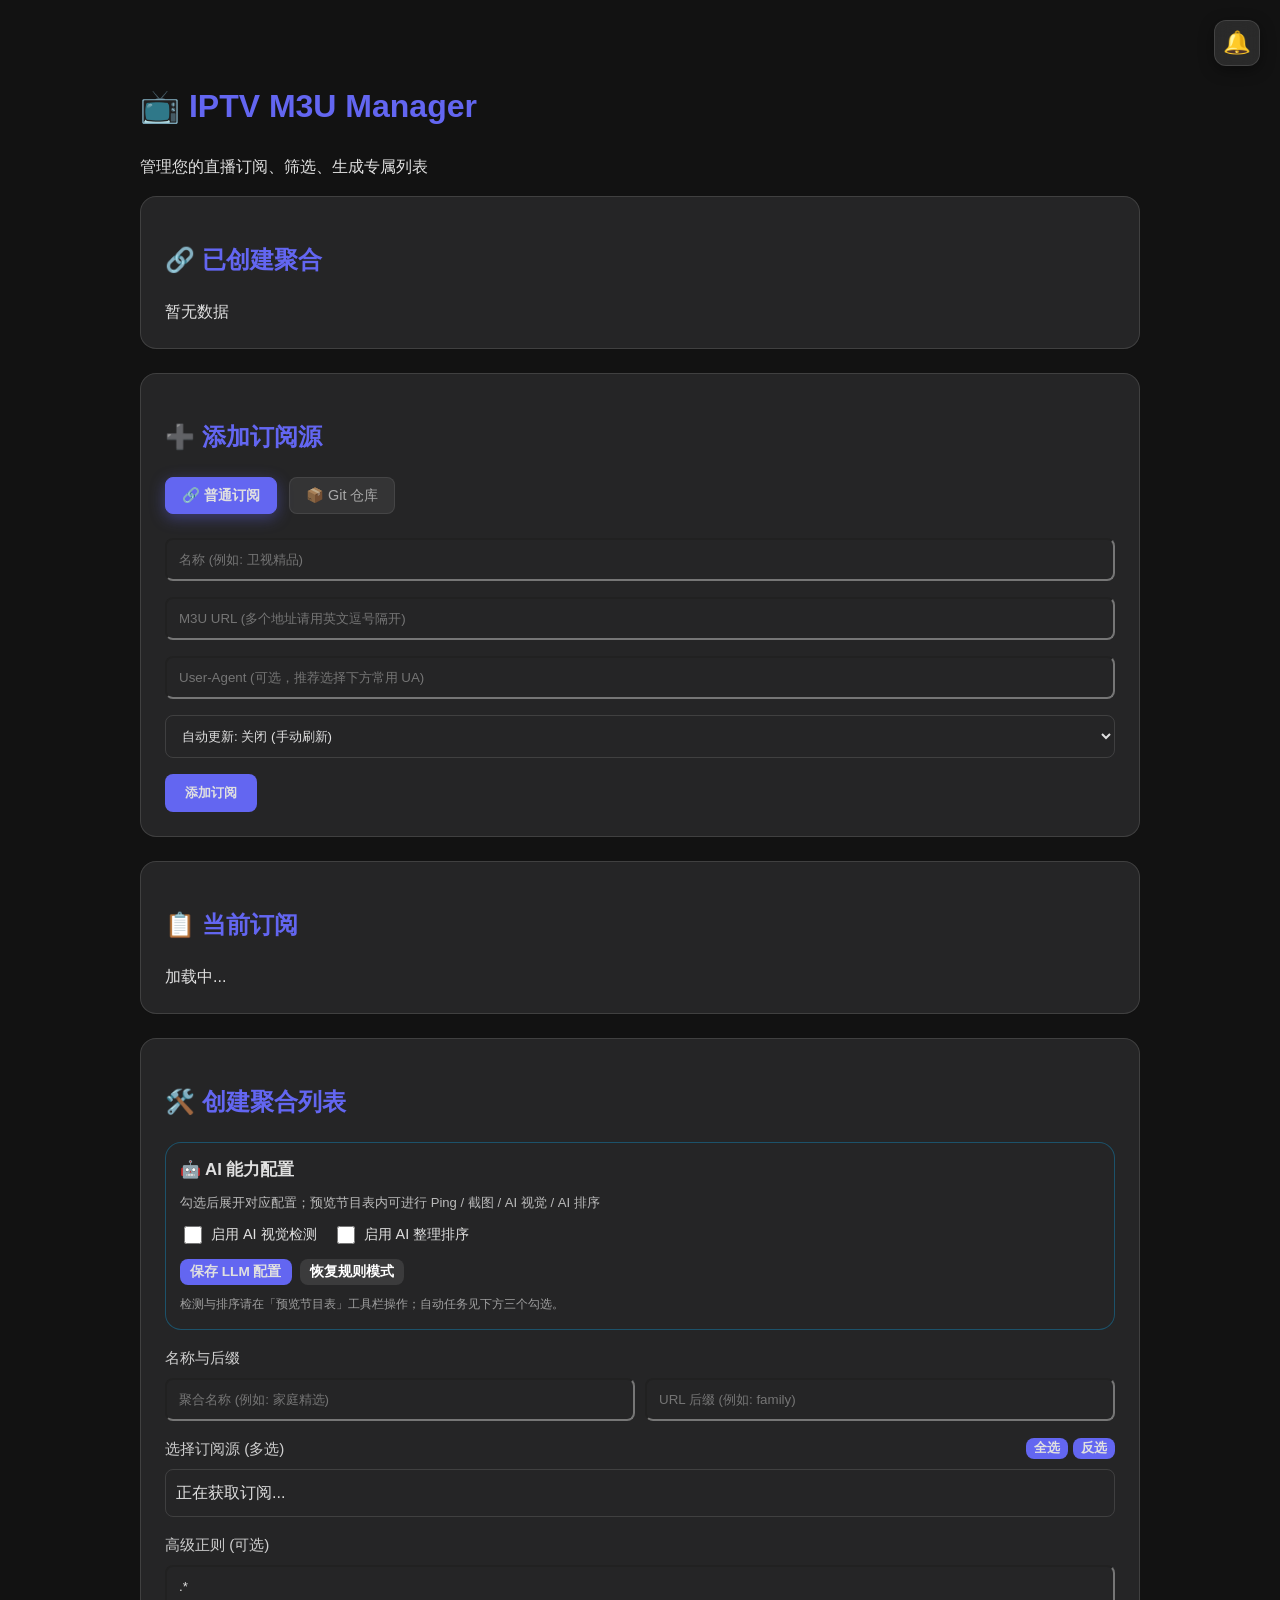
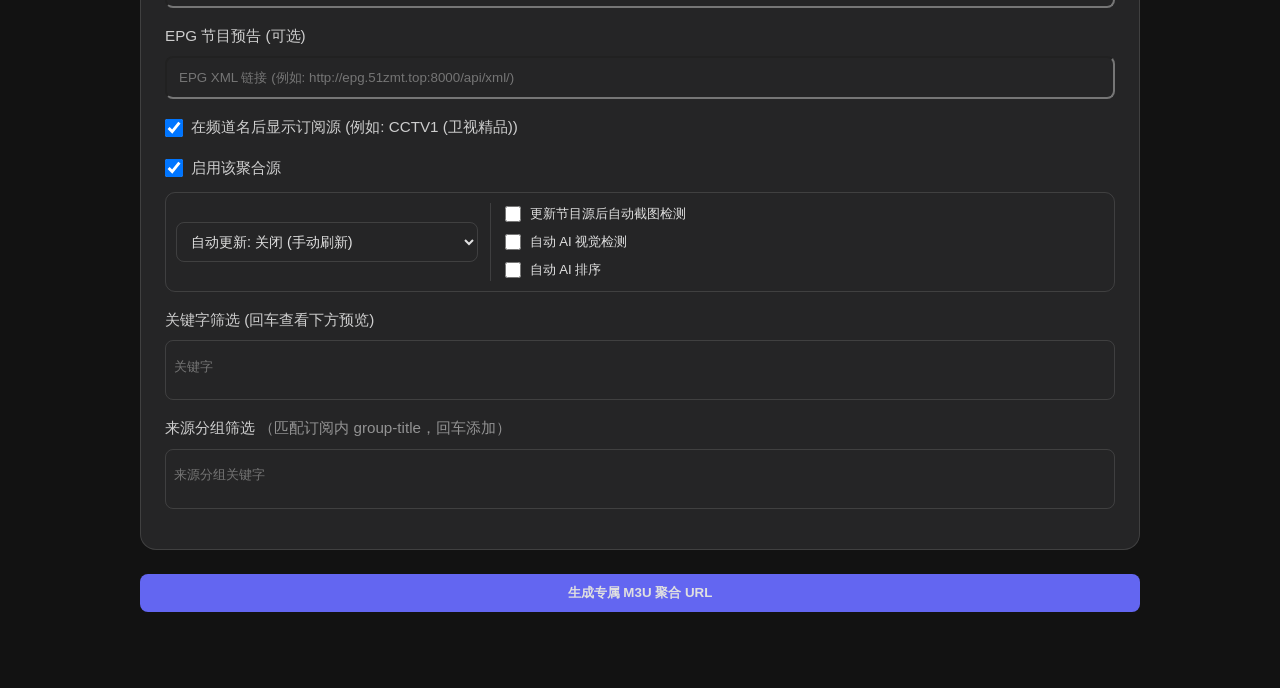
==== index.html @ 36981124 "fix: 聚合预览启用禁用即时刷新与双栏入选统计" ====
<!DOCTYPE html>
<html lang="en">

<head>
    <meta charset="UTF-8">
    <meta name="viewport" content="width=device-width, initial-scale=1.0, maximum-scale=1.0, user-scalable=no">
    <title>IPTV M3U Manager</title>
    <link rel="stylesheet" href="/static/index.css?v=20260614aipop3">
    <style>
        /* 弹窗通知样式 */
        #toast-container {
            position: fixed;
            bottom: 20px;
            left: 50%;
            transform: translateX(-50%);
            z-index: 3000;
            display: flex;
            flex-direction: column;
            gap: 10px;
        }

        .toast {
            background: var(--bg-surface);
            color: var(--text);
            padding: 12px 24px;
            border-radius: 8px;
            box-shadow: 0 4 15px var(--shadow);
            border: 1px solid var(--glass-border);
            backdrop-filter: blur(10px);
            font-size: 0.95em;
            display: flex;
            align-items: center;
            gap: 8px;
            animation: slideUp 0.3s ease-out;
            min-width: 200px;
            justify-content: center;
        }

        .toast.success {
            border-left: 4px solid var(--success);
        }

        .toast.error {
            border-left: 4px solid var(--danger);
        }

        .toast.info {
            border-left: 4px solid var(--info);
        }

        @keyframes slideUp {
            from {
                opacity: 0;
                transform: translateY(20px);
            }

            to {
                opacity: 1;
                transform: translateY(0);
            }
        }

        @keyframes fadeOut {
            to {
                opacity: 0;
                transform: translateY(-20px);
            }
        }
    </style>
</head>

<body>
    <div class="container">
        <header>
            <h1>📺 IPTV M3U Manager</h1>
            <p>管理您的直播订阅、筛选、生成专属列表</p>
        </header>

        <section id="created_outputs_section">
            <div class="glass-card">
                <h2>🔗 已创建聚合</h2>
                <div id="output_list">暂无数据</div>
            </div>
        </section>

        <section id="subscriptions">
            <div id="sub_form_container" class="glass-card">
                <h2 id="sub_form_title">➕ 添加订阅源</h2>

                <div class="tab-container">
                    <button id="tab_normal" class="tab-btn active" onclick="switchSubTab('normal')">
                        🔗 普通订阅
                    </button>
                    <button id="tab_git" class="tab-btn" onclick="switchSubTab('git')">
                        📦 Git 仓库
                    </button>
                </div>

                <input type="hidden" id="edit_sub_id">
                <input type="hidden" id="sub_is_enabled" value="true">
                <div class="form-group">
                    <input type="text" id="sub_name" placeholder="名称 (例如: 卫视精品)" aria-label="订阅名称">
                </div>
                <div class="form-group">
                    <input type="text" id="sub_url" placeholder="M3U URL (多个地址请用英文逗号隔开)" aria-label="M3U URL">
                </div>
                <div class="form-group" id="ua_form_group">
                    <input type="text" id="sub_ua" list="ua_options" placeholder="User-Agent (可选，推荐选择下方常用 UA)" value="" aria-label="User-Agent">
                    <datalist id="ua_options">
                        <option value="AptvPlayer/1.4.1">APTV (iOS/Apple TV) - 推荐</option>
                        <option value="TiviMate/5.2.0 (Android 15)">TiviMate (Android TV) - 推荐</option>
                        <option value="Mozilla/5.0">默认 (Browser)</option>
                        <option value="VLC/3.0.18">VLC Media Player</option>
                        <option value="PotPlayer/1.7">PotPlayer (Windows)</option>
                    </datalist>
                </div>
                <div class="form-group">
                    <select id="sub_auto_update" aria-label="订阅自动更新间隔"
                        style="width: 100%; padding: 12px; background: var(--input-bg); border: 1px solid var(--glass-border); color: var(--text); border-radius: 8px; outline: none;">
                        <option value="0">自动更新: 关闭 (手动刷新)</option>
                        <option value="2">自动更新: 每 2 分钟 (测试用)</option>
                        <option value="60">自动更新: 每 1 小时</option>
                        <option value="720">自动更新: 每 12 小时</option>
                        <option value="1440">自动更新: 每 24 小时</option>
                        <option value="10080">自动更新: 每 7 天</option>
                    </select>
                </div>
                <div style="display: flex; gap: 10px;">
                    <button id="sub_btn" class="btn" onclick="addSubscription()">添加订阅</button>
                    <button id="sub_cancel_btn" class="btn btn-secondary" style="display: none;"
                        onclick="cancelEditSub()">取消修改</button>
                </div>
            </div>

            <div class="glass-card">
                <h2>📋 当前订阅</h2>
                <div id="sub_list">加载中...</div>
            </div>
        </section>

        <section id="outputs">
            <div class="glass-card">
                <h2>🛠️ 创建聚合列表</h2>
            <div id="llm_panel" class="glass-card" style="margin-bottom: 16px; padding: 14px; border: 1px solid rgba(14,165,233,0.35);">
                <h3 style="margin: 0 0 8px 0; font-size: 1.05em;">🤖 AI 能力配置</h3>
                <p style="margin:0 0 10px 0;font-size:0.82em;opacity:0.8;">勾选后展开对应配置；预览节目表内可进行 Ping / 截图 / AI 视觉 / AI 排序</p>
                <div style="display:flex;flex-wrap:wrap;gap:16px;margin-bottom:12px;">
                    <label style="display:flex;align-items:center;gap:6px;cursor:pointer;font-size:0.9em;">
                        <input type="checkbox" id="out_enable_ai_vision" onchange="toggleLlmConfigPanels()"> 启用 AI 视觉检测
                    </label>
                    <label style="display:flex;align-items:center;gap:6px;cursor:pointer;font-size:0.9em;">
                        <input type="checkbox" id="out_enable_ai_organize" onchange="toggleLlmConfigPanels()"> 启用 AI 整理排序
                    </label>
                </div>
                <div id="llm_vision_config_block" style="display:none;margin-bottom:12px;">
                    <label style="font-size:0.85em;opacity:0.9;">视觉 LLM（四宫格判台）</label>
                    <input id="llm_vision_base" placeholder="Base URL" style="width:100%;margin:6px 0;padding:10px;background:var(--input-bg);border:1px solid var(--glass-border);border-radius:8px;color:var(--text);">
                    <div class="llm-key-row">
                        <input id="llm_vision_key" placeholder="API Key" type="password" autocomplete="off" style="flex:1;min-width:0;margin:0;padding:10px;background:var(--input-bg);border:1px solid var(--glass-border);border-radius:8px;color:var(--text);">
                        <button type="button" class="btn btn-sm llm-key-toggle" data-target="llm_vision_key" onclick="toggleLlmKeyVisibility(this)" title="显示/隐藏 API Key">显示</button>
                    </div>
                    <input id="llm_vision_model" placeholder="模型 ID" style="width:100%;margin:6px 0;padding:10px;background:var(--input-bg);border:1px solid var(--glass-border);border-radius:8px;color:var(--text);">
                </div>
                <div id="llm_text_config_block" style="display:none;margin-bottom:12px;">
                    <label style="font-size:0.85em;opacity:0.9;">文本 LLM（AI 排序编排）</label>
                    <input id="llm_text_base" placeholder="Base URL" style="width:100%;margin:6px 0;padding:10px;background:var(--input-bg);border:1px solid var(--glass-border);border-radius:8px;color:var(--text);">
                    <div class="llm-key-row" style="margin:6px 0;">
                        <input id="llm_text_key" placeholder="API Key" type="password" autocomplete="off" style="flex:1;min-width:0;margin:0;padding:10px;background:var(--input-bg);border:1px solid var(--glass-border);border-radius:8px;color:var(--text);">
                        <button type="button" class="btn btn-sm llm-key-toggle" data-target="llm_text_key" onclick="toggleLlmKeyVisibility(this)" title="显示/隐藏 API Key">显示</button>
                    </div>
                    <input id="llm_text_model" placeholder="模型 ID" style="width:100%;margin:6px 0;padding:10px;background:var(--input-bg);border:1px solid var(--glass-border);border-radius:8px;color:var(--text);">
                </div>
                <div style="display:flex;flex-wrap:wrap;gap:8px;margin-top:12px;align-items:center;">
                    <button type="button" class="btn btn-sm" onclick="saveLlmSettings()">保存 LLM 配置</button>
                    <button type="button" class="btn btn-sm btn-secondary" onclick="restoreRulesLayoutMode()">恢复规则模式</button>
                    <span id="layout_mode_badge" style="font-size:0.82em;opacity:0.75;"></span>
                </div>
                <p style="margin:10px 0 0;font-size:0.78em;opacity:0.65;">检测与排序请在「预览节目表」工具栏操作；自动任务见下方三个勾选。</p>
            </div>

                <div class="form-group">
                    <label
                        style="display: block; margin-bottom: 8px; opacity: 0.9; font-size: 0.95em; font-weight: 500;">名称与后缀</label>
                    <div style="display: flex; gap: 10px;">
                        <input type="text" id="out_name" placeholder="聚合名称 (例如: 家庭精选)" aria-label="聚合名称">
                        <input type="text" id="out_slug" placeholder="URL 后缀 (例如: family)" aria-label="URL 后缀">
                    </div>
                </div>

                <div class="form-group">
                    <div
                        style="display: flex; justify-content: space-between; align-items: center; margin-bottom: 8px;">
                        <label
                            style="display: block; opacity: 0.9; margin: 0; font-size: 0.95em; font-weight: 500;">选择订阅源
                            (多选)</label>
                        <div style="display: flex; gap: 5px;">
                            <button class="btn btn-sm" style="font-size: 0.8em; padding: 2px 8px;"
                                onclick="toggleAllSubs(1)">全选</button>
                            <button class="btn btn-sm" style="font-size: 0.8em; padding: 2px 8px;"
                                onclick="toggleAllSubs(0)">反选</button>
                        </div>
                    </div>
                    <div id="sub_selector" class="sub-selector-list">正在获取订阅...</div>
                </div>

                <div class="form-group">
                    <label
                        style="display: block; margin-bottom: 8px; opacity: 0.9; font-size: 0.95em; font-weight: 500;">高级正则
                        (可选)</label>
                    <input type="text" id="out_regex" placeholder="CCTV.* (非专业人士建议留空)" value=".*" aria-label="正则">
                </div>

                <div class="form-group">
                    <label
                        style="display: block; margin-bottom: 8px; opacity: 0.9; font-size: 0.95em; font-weight: 500;">EPG
                        节目预告 (可选)</label>
                    <input type="text" id="out_epg" placeholder="EPG XML 链接 (例如: http://epg.51zmt.top:8000/api/xml/)" aria-label="EPG节目预告链接">
                </div>

                <div class="form-group" style="display: flex; align-items: center; gap: 8px;">
                    <input type="checkbox" id="out_include_suffix" checked
                        style="width: 18px; height: 18px; margin: 0; cursor: pointer;">
                    <label for="out_include_suffix"
                        style="margin: 0; opacity: 0.9; font-size: 0.95em; font-weight: 500; cursor: pointer;">在频道名后显示订阅源
                        (例如: CCTV1 (卫视精品))</label>
                </div>

                <div class="form-group" style="margin-bottom: 12px;">
                    <div style="display: flex; align-items: center; gap: 8px;">
                        <input type="checkbox" id="out_is_enabled" checked
                            style="width: 18px; height: 18px; margin: 0; cursor: pointer;">
                        <label for="out_is_enabled"
                            style="margin: 0; opacity: 0.9; font-size: 0.95em; cursor: pointer; font-weight: 500;">启用该聚合源</label>
                    </div>
                </div>

                <div class="form-group"
                    style="display: flex; gap: 12px; align-items: center; margin-bottom: 16px; background: var(--input-bg); padding: 10px; border-radius: 10px; border: 1px solid var(--glass-border);">
                    <div style="flex: 1;">
                        <select id="out_auto_update" aria-label="聚合源自动更新间隔"
                            style="width: 100%; padding: 10px; background: transparent; border: 1px solid var(--glass-border); color: var(--text); border-radius: 8px; outline: none; font-size: 0.9em; cursor: pointer;">
                            <option value="0">自动更新: 关闭 (手动刷新)</option>
                            <option value="2">自动更新: 每 2 分钟 (测试用)</option>
                            <option value="60">自动更新: 每 1 小时</option>
                            <option value="120">自动更新: 每 2 小时</option>
                            <option value="240">自动更新: 每 4 小时</option>
                            <option value="360">自动更新: 每 6 小时</option>
                            <option value="480">自动更新: 每 8 小时</option>
                            <option value="720">自动更新: 每 12 小时</option>
                            <option value="1440">自动更新: 每 24 小时</option>
                            <option value="10080">自动更新: 每 7 天</option>
                        </select>
                    </div>
                    <div id="auto_check_toggles"
                        style="flex: 2; display: flex; flex-direction: column; gap: 6px; padding-left: 10px; border-left: 1px solid var(--glass-border); font-size: 0.82em;">
                        <label style="display:flex;align-items:center;gap:6px;cursor:pointer;margin:0;">
                            <input type="checkbox" id="out_auto_screenshot" style="width:16px;height:16px;">
                            更新节目源后自动截图检测
                        </label>
                        <label style="display:flex;align-items:center;gap:6px;cursor:pointer;margin:0;">
                            <input type="checkbox" id="out_auto_ai_vision" style="width:16px;height:16px;">
                            自动 AI 视觉检测
                        </label>
                        <label style="display:flex;align-items:center;gap:6px;cursor:pointer;margin:0;">
                            <input type="checkbox" id="out_auto_ai_organize" style="width:16px;height:16px;">
                            自动 AI 排序
                        </label>
                    </div>
                </div>

                <div class="form-group" style="position: relative;">
                    <label
                        style="display: block; margin-bottom: 8px; opacity: 0.9; font-size: 0.95em; font-weight: 500;">关键字筛选
                        (回车查看下方预览)</label>
                    <div id="tag_container" class="tag-container tag-container--stacked">
                        <div class="tag-input-row" style="display: flex; width: 100%; margin-bottom: 8px; order: -1;">
                            <input type="text" id="tag_input" placeholder="关键字" aria-label="关键字筛选输入"
                                style="background: transparent; border: none; outline: none; flex: 1; padding: 4px 0; min-width: 0;">
                        </div>
                    </div>
                    <div id="global_preview_stats"
                        style="margin-top: -8px; margin-bottom: 12px; font-size: 0.82em; background: var(--input-bg); padding: 4px 10px; border-radius: 6px; border-left: 3px solid var(--primary); display: none; align-items: center; gap: 5px; color: var(--text-muted);">
                    </div>
                    <div id="preview_window" class="preview-float"></div>
                </div>

                <div class="form-group" style="position: relative; margin-top: 12px;">
                    <label
                        style="display: block; margin-bottom: 8px; opacity: 0.9; font-size: 0.95em; font-weight: 500;">来源分组筛选
                        <span style="opacity:0.65;font-weight:400;">（匹配订阅内 group-title，回车添加）</span></label>
                    <div id="group_tag_container" class="tag-container tag-container--stacked">
                        <div class="tag-input-row group-tag-input-row" style="display: flex; width: 100%; margin-bottom: 8px; order: -1;">
                            <input type="text" id="group_tag_input" placeholder="来源分组关键字" aria-label="来源分组筛选输入"
                                style="background: transparent; border: none; outline: none; flex: 1; padding: 4px 0; min-width: 0;">
                        </div>
                    </div>
                    <div id="group_global_preview_stats"
                        style="margin-top: -8px; margin-bottom: 12px; font-size: 0.82em; background: var(--input-bg); padding: 4px 10px; border-radius: 6px; border-left: 3px solid var(--primary); display: none; align-items: center; gap: 5px; color: var(--text-muted);">
                    </div>
                    <div id="group_preview_window" class="preview-float" style="display: none;"></div>
                </div>
            </div>

            <input type="hidden" id="edit_output_id">
            <div style="display: flex; gap: 10px; margin-bottom: 16px;">
                <button id="out_btn" class="btn" style="width: 100%;" onclick="saveOutput()">生成专属 M3U 聚合
                    URL</button>
                <button id="out_cancel_btn" class="btn btn-secondary" style="display: none;"
                    onclick="cancelEditOutput()">取消修改</button>
            </div>
        </section>
    </div>




    <div id="channel_modal" class="modal" onclick="if(event.target == this) closePreview()">

        <button id="back-to-top" class="btn" onclick="scrollToTop()"
            style="background: var(--primary); border-radius: 50%; width: 50px; height: 50px; font-size: 20px; box-shadow: 0 4px 15px rgba(0,0,0,0.5); display: none; align-items: center; justify-content: center; position: fixed; bottom: 30px; right: 30px; z-index: 2001;">↑</button>

        <div class="glass-card channel-modal-card">

            <div class="modal-header-toolbar">
                <div style="display: flex; justify-content: space-between; align-items: center;">
                    <h2 id="modal_title" style="margin: 0;">频道预览</h2>
                    <span onclick="closePreview()"
                        style="cursor: pointer; font-size: 32px; line-height: 1; color: var(--text); opacity: 0.8;">&times;</span>
                </div>
                <div id="preview_group_mode_tabs" class="preview-group-mode-tabs" role="tablist" aria-label="分组展示模式">
                    <button type="button" id="preview_group_tab_manual" class="preview-group-mode-tab is-active" role="tab" aria-selected="true" onclick="setPreviewGroupDisplayMode('manual')">手动分组</button>
                    <button type="button" id="preview_group_tab_ai" class="preview-group-mode-tab" role="tab" aria-selected="false" onclick="setPreviewGroupDisplayMode('ai')">AI分组</button>
                </div>
                <!-- 工具栏 -->
                <div style="display: flex; gap: 10px; flex-wrap: wrap;">
                    <div style="display: flex; gap: 5px; flex-grow: 1;">
                        <input type="text" id="channel_search" placeholder="🔍 搜索频道名称..."
                            oninput="debounceSearchChannels()" aria-label="频道名称搜索"
                            style="width: 100%; padding: 0 12px; font-size: 0.9em; min-width: 150px; height: 36px;">
                    </div>



                    <div id="check_options_container"
                        style="display: none; align-items: center; gap: 5px; margin-right: 5px;">
                        <label
                            style="display: flex; align-items: center; gap: 5px; cursor: pointer; color: var(--text); opacity: 0.9;">
                            <input type="checkbox" id="auto_disable_check" style="width: 16px; height: 16px;">
                            <span style="font-size: 0.9em;">根据结果自动启用/禁用</span>
                        </label>
                    </div>
                    <button id="check_btn" class="btn btn-sm toolbar-btn" onclick="checkPageConnectivity()"
                        style="background: #8b5cf6; display: none;">Ping 检测</button>
                    <button id="check_visual_btn" class="btn btn-sm toolbar-btn" onclick="checkVisualConnectivity()"
                        style="background: #ec4899; display: none;">截图检测</button>
                    <button id="check_ai_vision_btn" class="btn btn-sm toolbar-btn" onclick="checkPreviewAiVision()"
                        style="background: #7c3aed; display: none;">AI 视觉检测</button>
                    <button id="check_ai_organize_btn" class="btn btn-sm toolbar-btn" onclick="checkPreviewAiOrganize()"
                        style="background: #0ea5e9; display: none;">AI 排序</button>
                    <button id="refresh_epg_btn" class="btn btn-sm toolbar-btn" onclick="refreshEPG()"
                        style="background: #10b981; display: none;">🔄 刷新节目表</button>

                    <!-- 批量选择和操作 -->
                    <div style="display: flex; gap: 10px;">
                        <button class="btn btn-sm toolbar-btn btn-primary" onclick="toggleSelectAll(true)"
                            id="sel_all_btn" style="display: none;">全选</button>
                        <button class="btn btn-sm toolbar-btn btn-primary" onclick="invertSelection()" id="sel_inv_btn"
                            style="display: none;">反选</button>
                        <button class="btn btn-sm toolbar-btn btn-success-soft" onclick="selectByStatus(true)"
                            style="display: none;" id="sel_enabled_btn">全选启用</button>
                        <button class="btn btn-sm toolbar-btn btn-danger-soft" onclick="selectByStatus(false)"
                            style="display: none;" id="sel_disabled_btn">全选禁用</button>
                    </div>


                    <button class="btn btn-sm toolbar-btn" onclick="batchSetStatus(true)"
                        style="background: #059669; display: none;" id="batch_enable_btn">启用选中</button>
                    <button class="btn btn-sm toolbar-btn" onclick="batchSetStatus(false)"
                        style="background: #b91c1c; display: none;" id="batch_disable_btn">禁用选中</button>
                </div>
            </div>

            <!-- 滚动主体 -->
            <div id="channel_list_container" onscroll="handleModalScroll(this)"
                style="padding: 0 24px 24px; overflow-y: auto; flex-grow: 1;">
                <div id="channel_list">加载中...</div>
            </div>

            <div class="modal-footer-stats">
                <div id="preview_stats" style="font-size: 0.9em; opacity: 0.8;">
                    共 0 个频道 / 已启用 0 个
                </div>
                <button class="btn" onclick="closePreview()" style="background: rgba(255,255,255,0.1);">关闭预览</button>
            </div>
        </div>
    </div>

    <div id="toast-container"></div>

    <!-- 任务中心挂载点 -->
    <div class="navbar-tools">
        <div class="task-toggle-btn" id="task_toggle_btn" title="点击打开任务中心；按住图标区域可拖动">
            <span id="task_icon">🔔</span>
            <div id="task_badge" class="task-count-badge" style="display: none;">0</div>
        </div>
    </div>

    <!-- 控制台日志面板 -->
    <div id="console_panel" class="console-panel">
        <div class="console-header">
            <h3>🖥️ 系统控制台</h3>
            <div style="display: flex; gap: 8px;">
                <button class="btn btn-sm" onclick="clearConsole()"
                    style="background: rgba(255,255,255,0.1); font-size: 0.8em;">清空</button>
                <button class="btn btn-sm" onclick="toggleConsole()"
                    style="background:transparent; font-size: 1.25em; opacity: 0.7; padding:0 5px;">&times;</button>
            </div>
        </div>
        <div id="console_output" class="console-output">
            <div style="color: #6366f1; opacity: 0.8; font-family: monospace;">[System] 正在等待实时日志流...</div>
        </div>
    </div>

    <!-- 任务中心面板 -->
    <div id="task_panel" class="task-panel">
        <div class="task-panel-header">
            <h3>任务中心</h3>
            <div style="display: flex; gap: 8px; align-items:center;">
                <button class="btn btn-sm" onclick="toggleTheme()" id="theme_toggle_btn"
                    style="background: var(--bg-card); color: var(--text); border: 1px solid var(--glass-border); font-size: 0.9em; padding: 2px 8px; font-weight: bold; margin-right: 4px;">
                    🌞 日间模式
                </button>
                <button class="btn btn-sm" onclick="restartServiceJS()"
                    style="background: var(--danger); font-size: 0.75em; padding: 2px 8px; font-weight: bold; box-shadow: 0 0 10px rgba(239, 68, 68, 0.4);">
                    🚨 重启服务
                </button>
                <button class="btn btn-sm" onclick="taskCenter.toggle()"
                    style="background:transparent; font-size: 1.2em; opacity: 0.7; border:none; padding:0 5px;">&times;</button>
            </div>
        </div>
        <div id="task_list_container" class="task-list-container">
            <div class="empty-task-state">暂无任务记录</div>
        </div>
        <div class="task-panel-footer">
            <button class="btn btn-sm btn-outline" style="flex: 1;" onclick="taskCenter.loadTasks()">🔄 刷新列表</button>
            <button class="btn btn-sm btn-danger-outline" style="flex: 1;" onclick="taskCenter.cleanupTasks()">🧹
                清理历史</button>
            <button class="btn btn-sm" style="flex: 1; background: var(--primary); color: #fff;"
                onclick="toggleConsole()">🖥️ 控制台</button>
        </div>
    </div>

    <script>
        window.previewDebounceTimer = null;
        window.searchDebounceTimer = null;
        let currentSubTab = 'normal';

        // --- 主题切换逻辑 ---
        function initTheme() {
            const savedTheme = localStorage.getItem('theme');
            const btn = document.getElementById('theme_toggle_btn');
            if (savedTheme === 'light') {
                document.documentElement.setAttribute('data-theme', 'light');
                if (btn) btn.innerText = '🌙 深色模式';
            } else {
                document.documentElement.removeAttribute('data-theme');
                if (btn) btn.innerText = '🌞 日间模式';
            }
        }

        function toggleTheme() {
            const currentTheme = document.documentElement.getAttribute('data-theme');
            const btn = document.getElementById('theme_toggle_btn');

            if (currentTheme === 'light') {
                // 切换到深色 (默认)
                document.documentElement.removeAttribute('data-theme');
                localStorage.setItem('theme', 'dark');
                if (btn) btn.innerText = '🌞 日间模式';
                showToast('已切换至深色模式', 'info');
            } else {
                // 切换到亮色
                document.documentElement.setAttribute('data-theme', 'light');
                localStorage.setItem('theme', 'light');
                if (btn) btn.innerText = '🌙 深色模式';
                showToast('已切换至日间模式', 'info');
            }
        }

        // 立即初始化主题
        initTheme();

        // ==========================================
        // 核心任务中心控制引擎 (NAS Style)
        // ==========================================
        class GlobalTaskCenter {
            constructor() {
                this.tasks = new Map();
                this.isVisible = false;
                this.ws = null;
                this.initialized = false;
            }

            init() {
                if (this.initialized) return;
                this.loadTasks();
                this.connectWS();
                this.initialized = true;
                this.updateBadge();
            }

            toggle() {
                const panel = document.getElementById('task_panel');
                this.isVisible = !this.isVisible;
                if (this.isVisible) {
                    panel.classList.add('active');
                    if (typeof hideAiVisualPopover === 'function') hideAiVisualPopover();
                    this.loadTasks(); // 展开时刷新
                } else {
                    panel.classList.remove('active');
                }
            }

            async loadTasks() {
                try {
                    const res = await fetch('/api/tasks/');
                    const data = await res.json();
                    data.forEach(task => this.tasks.set(task.id, task));
                    this.render();
                    this.updateBadge();
                } catch (e) {
                    console.error("Failed to load tasks", e);
                }
            }

            connectWS() {
                const protocol = window.location.protocol === 'https:' ? 'wss:' : 'ws:';
                const wsUrl = `${protocol}//${window.location.host}/api/tasks/ws`;

                this.ws = new WebSocket(wsUrl);

                this.ws.onmessage = (event) => {
                    try {
                        const msg = JSON.parse(event.data);
                        if (msg.type === 'task_update') {
                            this.handleUpdate(msg.data);
                        } else if (msg.type === 'console_log') {
                            this.handleConsoleLog(msg);
                        }
                    } catch (e) { console.error("WS Message Error", e); }
                };

                this.ws.onclose = () => {
                    console.log("Task WS Closed. Reconnecting...");
                    setTimeout(() => this.connectWS(), 3000);
                };
            }

            handleConsoleLog(msg) {
                const output = document.getElementById('console_output');
                if (!output) return;

                const line = document.createElement('div');
                line.className = 'console-line';
                line.innerHTML = `<span class="log-time">[${msg.timestamp}]</span> <span class="log-content">${this.escapeHTML(msg.line)}</span>`;
                output.appendChild(line);

                // 自动滚动到最下方
                output.scrollTop = output.scrollHeight;

                // 限制行数 (300行) 防止内存溢出
                while (output.childNodes.length > 300) {
                    output.removeChild(output.firstChild);
                }
            }

            escapeHTML(str) {
                const p = document.createElement('p');
                p.textContent = str;
                return p.innerHTML;
            }

            handleUpdate(task) {
                const oldTask = this.tasks.get(task.id);
                const isStatusChange = oldTask && oldTask.status !== task.status;

                // 如果任务不存在或者状态/进度有变，则更新
                this.tasks.set(task.id, { ...oldTask, ...task });
                this.render();
                this.updateBadge();

                // 重点：任务状态变为终态时的强提醒
                if (isStatusChange) {
                    if (task.status === 'success') {
                        showToast(`任务成功: ${task.name}`, "success");
                    } else if (task.status === 'failure') {
                        showToast(`任务失败: ${task.name}`, "error");
                    } else if (task.status === 'canceled') {
                        showToast(`任务已中止: ${task.name}`, "info");
                    }
                }

                if (task.status === 'success' && (task.id.startsWith('auto-') || task.id.startsWith('fetch-') || task.id.startsWith('check-'))) {
                    setTimeout(() => {
                        fetchSubs(true);
                        fetchOutputs(true);
                        if (typeof searchChannels === 'function' && document.getElementById('channel_modal').style.display === 'flex') {
                            searchChannels();
                        }
                    }, 1000);
                }

                if (isStatusChange && task.name && task.name.includes('批量深度检测')) {
                    if (task.status === 'success' || task.status === 'failure' || task.status === 'canceled') {
                        window._activeScreenshotTaskId = null;
                    }
                }

                if (isStatusChange) {
                    refreshAfterAggregateTask(task);
                }
            }

            async stopTask(taskId) {
                if (!confirm("确定要中止该任务吗？")) return;
                try {
                    const res = await fetch(`/api/tasks/${taskId}/stop`, { method: 'POST' });
                    const result = await res.json();
                    if (result.status === 'success') {
                        showToast("中止信号已发送", "info");
                    } else {
                        showToast(result.message, "error");
                    }
                } catch (e) {
                    showToast("操作失败", "error");
                }
            }

            async cleanupTasks() {
                if (!confirm("确定要清理所有已完成的任务记录吗？\n(运行中的任务将被保留)")) return;
                try {
                    const res = await fetch('/api/tasks/cleanup', { method: 'DELETE' });
                    const result = await res.json();
                    if (result.status === 'success') {
                        showToast(result.message, "success");
                        // 局部清理本地缓存并重新渲染
                        for (const [id, task] of this.tasks.entries()) {
                            if (['success', 'failure', 'canceled'].includes(task.status)) {
                                this.tasks.delete(id);
                            }
                        }
                        this.render();
                        this.updateBadge();
                    }
                } catch (e) {
                    showToast("清理失败", "error");
                }
            }

            updateBadge() {
                const badge = document.getElementById('task_badge');
                const runningCount = Array.from(this.tasks.values()).filter(t => t.status === 'running' || t.status === 'pending').length;

                if (runningCount > 0) {
                    badge.innerText = runningCount;
                    badge.style.display = 'flex';
                    document.getElementById('task_icon').innerHTML = '⚙️';
                    document.getElementById('task_icon').classList.add('icon-spin');
                } else {
                    badge.style.display = 'none';
                    document.getElementById('task_icon').innerHTML = '🔔';
                    document.getElementById('task_icon').classList.remove('icon-spin');
                }
            }

            render() {
                const container = document.getElementById('task_list_container');
                if (this.tasks.size === 0) {
                    container.innerHTML = '<div class="empty-task-state">暂无任务记录</div>';
                    return;
                }

                // 按更新时间降序排列
                const sortedTasks = Array.from(this.tasks.values())
                    .sort((a, b) => new Date(b.updated_at) - new Date(a.updated_at))
                    .slice(0, 30); // 仅显示最近30个

                container.innerHTML = sortedTasks.map(task => {
                    const progress = task.progress || 0;
                    const statusClass = task.status;
                    const canStop = task.status === 'running' || task.status === 'pending';

                    let statusText = '';
                    switch (task.status) {
                        case 'pending': statusText = '⏳ 等待中...'; break;
                        case 'running': statusText = `🚀 正在运行 (${progress}%)`; break;
                        case 'success': statusText = '✅ 任务完成'; break;
                        case 'failure': statusText = '❌ 执行失败'; break;
                        case 'canceled': statusText = '🛑 已中止'; break;
                    }

                    return `
                        <div class="task-card" id="task_card_${task.id}">
                            <div class="task-info-row">
                                <div class="task-main-info">
                                    <div class="task-name">${task.name}</div>
                                    <div class="task-sub-info">
                                        <span>${formatDate(task.updated_at).split(' ')[1]}</span>
                                        <span style="opacity: 0.8">${task.message || ''}</span>
                                    </div>
                                </div>
                                <div class="task-actions">
                                    ${canStop ? `<button class="task-stop-btn" onclick="taskCenter.stopTask('${task.id}')">中止</button>` : ''}
                                </div>
                            </div>
                            <div class="task-progress-wrapper">
                                <div class="task-progress-bar ${statusClass}" style="width: ${progress}%"></div>
                            </div>
                            <div class="task-status-text ${statusClass}">${statusText}</div>
                        </div>
                    `;
                }).join('');
            }
        }

        const taskCenter = new GlobalTaskCenter();
        const FLOATING_UI_POS_KEY = 'iptv_floating_ui_positions_v1';

        document.addEventListener('DOMContentLoaded', () => {
            taskCenter.init();
            const dragMargin = 10;
            const consolePanel = document.getElementById('console_panel');
            const taskPanel = document.getElementById('task_panel');
            const navTools = document.querySelector('.navbar-tools');
            const taskToggle = document.getElementById('task_toggle_btn');

            makeDraggable(
                consolePanel,
                document.querySelector('.console-header'),
                { margin: dragMargin, persistKey: 'console' }
            );
            window.syncTaskPanelToNavbarTools = function syncTaskPanelToNavbarTools() {
                if (!navTools || !taskPanel) return;
                const left = parseFloat(navTools.style.left);
                const top = parseFloat(navTools.style.top);
                if (Number.isNaN(left) || Number.isNaN(top)) return;
                const nw = navTools.offsetWidth || 44;
                const nh = navTools.offsetHeight || 44;
                const pw = taskPanel.offsetWidth || 380;
                const gap = 10;
                taskPanel.style.position = 'fixed';
                taskPanel.style.right = 'auto';
                taskPanel.style.bottom = 'auto';
                taskPanel.style.margin = '0';
                taskPanel.style.left = (left + nw - pw) + 'px';
                taskPanel.style.top = (top + nh + gap) + 'px';
                clampFloatingPanelToViewport(taskPanel, dragMargin);
            };

            window.syncNavbarToolsToTaskPanel = function syncNavbarToolsToTaskPanel() {
                if (!navTools || !taskPanel) return;
                const pl = parseFloat(taskPanel.style.left);
                const pt = parseFloat(taskPanel.style.top);
                if (Number.isNaN(pl) || Number.isNaN(pt)) return;
                const pw = taskPanel.offsetWidth || 380;
                const nw = navTools.offsetWidth || 44;
                const nh = navTools.offsetHeight || 44;
                const gap = 10;
                navTools.style.position = 'fixed';
                navTools.style.right = 'auto';
                navTools.style.bottom = 'auto';
                navTools.style.margin = '0';
                navTools.style.left = (pl + pw - nw) + 'px';
                navTools.style.top = (pt - gap - nh) + 'px';
                clampFloatingPanelToViewport(navTools, dragMargin);
                saveFloatingUIPosition('task_icon', navTools);
            };

            if (navTools && taskToggle) {
                let taskIconDragMoved = false;
                makeDraggable(navTools, navTools, {
                    margin: dragMargin,
                    persistKey: 'task_icon',
                    dragHandleSelector: '#task_toggle_btn',
                    onPositionChange: () => {
                        if (navTools.__floatingDragMoved) syncTaskPanelToNavbarTools();
                    },
                    onDragFinished: (moved) => {
                        taskIconDragMoved = moved;
                        navTools.__floatingDragMoved = false;
                        if (moved) syncTaskPanelToNavbarTools();
                    },
                    onTap: () => taskCenter.toggle(),
                });
                makeDraggable(
                    taskPanel,
                    document.querySelector('.task-panel-header'),
                    {
                        margin: dragMargin,
                        onPositionChange: () => {
                            if (taskPanel.__floatingDragMoved) syncNavbarToolsToTaskPanel();
                        },
                        onDragFinished: (moved) => {
                            taskPanel.__floatingDragMoved = false;
                            if (moved) syncNavbarToolsToTaskPanel();
                        },
                    }
                );
            }

            setTimeout(() => restoreAllFloatingUIPositions(dragMargin), 0);

            window.addEventListener('resize', () => {
                clampFloatingPanelToViewport(consolePanel, dragMargin);
                clampFloatingPanelToViewport(taskPanel, dragMargin);
                clampFloatingPanelToViewport(navTools, dragMargin);
            });
        });

        function loadFloatingUIPositions() {
            try {
                const raw = localStorage.getItem(FLOATING_UI_POS_KEY);
                if (!raw) return {};
                const data = JSON.parse(raw);
                return data && typeof data === 'object' ? data : {};
            } catch (_) {
                return {};
            }
        }

        function saveFloatingUIPosition(persistKey, element) {
            if (!persistKey || !element) return;
            const left = parseFloat(element.style.left);
            const top = parseFloat(element.style.top);
            if (Number.isNaN(left) || Number.isNaN(top)) return;
            const all = loadFloatingUIPositions();
            all[persistKey] = { left, top };
            try {
                localStorage.setItem(FLOATING_UI_POS_KEY, JSON.stringify(all));
            } catch (_) { /* 存储满或隐私模式 */ }
        }

        function applySavedFloatingPosition(element, persistKey, margin) {
            if (!element || !persistKey) return;
            const all = loadFloatingUIPositions();
            const pos = all[persistKey];
            if (!pos || pos.left == null || pos.top == null) return;
            const left = Number(pos.left);
            const top = Number(pos.top);
            if (!Number.isFinite(left) || !Number.isFinite(top)) return;
            const vw = window.innerWidth;
            const vh = window.innerHeight;
            if (left < -vw || left > vw * 2 || top < -vh || top > vh * 2) return;
            element.style.position = 'fixed';
            element.style.left = left + 'px';
            element.style.top = top + 'px';
            element.style.right = 'auto';
            element.style.bottom = 'auto';
            element.style.margin = '0';
            clampFloatingPanelToViewport(element, margin);
        }

        function restoreAllFloatingUIPositions(margin) {
            applySavedFloatingPosition(document.getElementById('console_panel'), 'console', margin);
            applySavedFloatingPosition(document.querySelector('.navbar-tools'), 'task_icon', margin);
            if (typeof window.syncTaskPanelToNavbarTools === 'function') {
                window.syncTaskPanelToNavbarTools();
            } else {
                const nav = document.querySelector('.navbar-tools');
                const panel = document.getElementById('task_panel');
                if (nav && panel && nav.style.position === 'fixed') {
                    const left = parseFloat(nav.style.left);
                    const top = parseFloat(nav.style.top);
                    if (!Number.isNaN(left) && !Number.isNaN(top)) {
                        const nw = nav.offsetWidth || 44;
                        const nh = nav.offsetHeight || 44;
                        const pw = panel.offsetWidth || 380;
                        panel.style.position = 'fixed';
                        panel.style.left = (left + nw - pw) + 'px';
                        panel.style.top = (top + nh + 10) + 'px';
                        panel.style.right = 'auto';
                        panel.style.bottom = 'auto';
                        clampFloatingPanelToViewport(panel, margin);
                    }
                }
            }
        }

        /** 将已拖动的浮层限制在视口内，避免拖出屏幕后找不回 */
        function clampFloatingPanelToViewport(element, margin) {
            if (!element || element.style.position !== 'fixed') return;
            const left = parseFloat(element.style.left);
            const top = parseFloat(element.style.top);
            if (Number.isNaN(left) || Number.isNaN(top)) return;
            const w = element.offsetWidth;
            const h = element.offsetHeight;
            const vw = window.innerWidth;
            const vh = window.innerHeight;
            const m = margin ?? 10;
            const clampedLeft = Math.min(Math.max(m, left), Math.max(m, vw - w - m));
            const clampedTop = Math.min(Math.max(m, top), Math.max(m, vh - h - m));
            element.style.left = clampedLeft + 'px';
            element.style.top = clampedTop + 'px';
        }

        /**
         * 支持鼠标与触摸；拖动时钳制在视口内。
         * options.onTap：未发生明显位移时的点击回调（用于任务图标轻点打开面板）。
         */
        function makeDraggable(element, handle, options) {
            if (!element || !handle) return;
            const margin = (options && options.margin) != null ? options.margin : 10;
            const dragHandleSelector = options && options.dragHandleSelector;
            const onDragFinished = options && options.onDragFinished;
            const onPositionChange = options && options.onPositionChange;
            const DRAG_THRESHOLD = 12;
            const onTap = options && options.onTap;

            const dragSelectGuardClass = 'floating-ui-dragging';

            function setDragSelectGuard(on) {
                document.documentElement.classList.toggle(dragSelectGuardClass, !!on);
                document.body.classList.toggle(dragSelectGuardClass, !!on);
            }

            function canStartDrag(target) {
                if (!target) return false;
                if (dragHandleSelector) {
                    const zone = element.querySelector(dragHandleSelector);
                    if (!zone || !zone.contains(target)) return false;
                } else if (!handle.contains(target)) {
                    return false;
                }
                if (target.closest && target.closest('button, a, input, select, textarea')) return false;
                return true;
            }

            function clampPos(left, top) {
                const w = element.offsetWidth || element.getBoundingClientRect().width || 44;
                const h = element.offsetHeight || element.getBoundingClientRect().height || 44;
                const vw = window.innerWidth;
                const vh = window.innerHeight;
                const maxL = Math.max(margin, vw - w - margin);
                const maxT = Math.max(margin, vh - h - margin);
                return {
                    left: Math.min(Math.max(margin, left), maxL),
                    top: Math.min(Math.max(margin, top), maxT),
                };
            }

            function ensureFixedFromLayout() {
                const rect = element.getBoundingClientRect();
                element.style.position = 'fixed';
                element.style.margin = '0';
                element.style.right = 'auto';
                element.style.bottom = 'auto';
                const p = clampPos(rect.left, rect.top);
                element.style.left = p.left + 'px';
                element.style.top = p.top + 'px';
                return p;
            }

            function cleanupSession() {
                if (!session) return;
                document.removeEventListener('mousemove', session.onMove);
                document.removeEventListener('mouseup', session.onUp);
                document.removeEventListener('touchmove', session.onMove, { capture: false });
                document.removeEventListener('touchend', session.onUp);
                document.removeEventListener('touchcancel', session.onUp);
                document.removeEventListener('selectstart', session.onSelectStart);
                document.removeEventListener('dragstart', session.onDragStart);
                const moved = session.moved;
                session = null;
                if (!moved) element.__floatingDragMoved = false;
                setDragSelectGuard(false);
                element.style.transition = '';
                if (!moved && onTap) onTap();
                if (moved) {
                    clampFloatingPanelToViewport(element, margin);
                    if (options && options.persistKey) {
                        saveFloatingUIPosition(options.persistKey, element);
                    }
                }
                if (onDragFinished) onDragFinished(!!moved);
            }

            function onMove(clientX, clientY) {
                if (!session) return;
                const dx = clientX - session.startX;
                const dy = clientY - session.startY;
                if (!session.moved && (Math.abs(dx) > DRAG_THRESHOLD || Math.abs(dy) > DRAG_THRESHOLD)) {
                    session.moved = true;
                    element.__floatingDragMoved = true;
                    element.style.transition = 'none';
                }
                if (!session.moved) return;
                const p = clampPos(session.startLeft + dx, session.startTop + dy);
                element.style.left = p.left + 'px';
                element.style.top = p.top + 'px';
                if (onPositionChange) onPositionChange();
            }

            function onDown(e) {
                const target = e.target;
                if (!canStartDrag(target)) return;
                if (e.type === 'mousedown' && e.button !== 0) return;
                if (e.cancelable) e.preventDefault();
                setDragSelectGuard(true);
                const pos = ensureFixedFromLayout();
                session = {
                    startX: e.clientX != null ? e.clientX : (e.touches && e.touches[0] ? e.touches[0].clientX : 0),
                    startY: e.clientY != null ? e.clientY : (e.touches && e.touches[0] ? e.touches[0].clientY : 0),
                    startLeft: pos.left,
                    startTop: pos.top,
                    moved: false,
                    onMove(ev) {
                        const x = ev.clientX != null ? ev.clientX : (ev.touches && ev.touches[0] ? ev.touches[0].clientX : session.startX);
                        const y = ev.clientY != null ? ev.clientY : (ev.touches && ev.touches[0] ? ev.touches[0].clientY : session.startY);
                        onMove(x, y);
                        if (session && ev.cancelable) ev.preventDefault();
                    },
                    onSelectStart(ev) { ev.preventDefault(); },
                    onDragStart(ev) { ev.preventDefault(); },
                    onUp() { cleanupSession(); },
                };
                document.addEventListener('mousemove', session.onMove);
                document.addEventListener('mouseup', session.onUp);
                document.addEventListener('touchmove', session.onMove, { passive: false });
                document.addEventListener('touchend', session.onUp);
                document.addEventListener('touchcancel', session.onUp);
                document.addEventListener('selectstart', session.onSelectStart);
                document.addEventListener('dragstart', session.onDragStart);
            }

            handle.addEventListener('mousedown', onDown);
            handle.addEventListener('touchstart', onDown, { passive: false });
        }

        function toggleConsole() {
            const panel = document.getElementById('console_panel');
            panel.classList.toggle('active');
        }

        async function restartServiceJS() {
            if (!confirm("🚨 警告：此操作将强制重启后端服务进程！\n\n这通常用于解决任务彻底假死且无法中止的情况。\n重启期间所有正在进行的任务将中断。\n确定要继续吗？")) return;

            try {
                showToast("正在发送重启指令...", "info");
                const res = await fetch('/api/system/restart', { method: 'POST' });
                const result = await res.json();

                if (result.status === 'success') {
                    // 显示全屏锁定遮罩
                    const overlay = document.createElement('div');
                    overlay.style.cssText = 'position:fixed; top:0; left:0; width:100%; height:100%; background:rgba(0,0,0,0.8); z-index:9999; display:flex; flex-direction:column; align-items:center; justify-content:center; color:white; backdrop-filter:blur(10px);';
                    overlay.innerHTML = `
                        <div style="font-size: 3em; margin-bottom: 20px;">🔄</div>
                        <h2 style="color:white; margin:0;">正在重启服务...</h2>
                        <p style="opacity:0.7; margin-top:10px;">请稍后，系统正在尝试自动重新连接</p>
                        <div style="margin-top:20px; width:200px; height:4px; background:rgba(255,255,255,0.1); border-radius:2px; overflow:hidden;">
                            <div id="restart_progress" style="width:0%; height:100%; background:#6366f1; transition:width 5s linear;"></div>
                        </div>
                    `;
                    document.body.appendChild(overlay);

                    // 启动进度条动画
                    setTimeout(() => {
                        const bar = document.getElementById('restart_progress');
                        if (bar) bar.style.width = '100%';
                    }, 100);

                    // 5秒后尝试刷新页面
                    setTimeout(() => {
                        window.location.reload();
                    }, 5500);
                } else {
                    showToast(result.message, "error");
                }
            } catch (e) {
                showToast("重启指令由于连接中断无法确认，请5秒后手动刷新页面", "warning");
                // 同样执行刷新逻辑
                setTimeout(() => window.location.reload(), 5000);
            }
        }

        function clearConsole() {
            const output = document.getElementById('console_output');
            output.innerHTML = '<div style="color: #6366f1; opacity: 0.5; font-family: monospace;">[System] 控制台已清空</div>';
        }

        function switchSubTab(mode) {
            currentSubTab = mode;
            const tabNormal = document.getElementById('tab_normal');
            const tabGit = document.getElementById('tab_git');
            const uaGroup = document.getElementById('ua_form_group');
            const urlInput = document.getElementById('sub_url');

            if (mode === 'normal') {
                tabNormal.classList.add('active');
                tabGit.classList.remove('active');
                uaGroup.style.display = 'block';
                urlInput.placeholder = "M3U URL (多个地址请用英文逗号隔开)";
            } else {
                tabGit.classList.add('active');
                tabNormal.classList.remove('active');
                uaGroup.style.display = 'none';
                urlInput.placeholder = "Git 仓库 URL (例如: https://github.com/YueChan/Live.git)";
            }
        }

        function debounceUpdatePreview() {
            clearTimeout(window.previewDebounceTimer);
            window.previewDebounceTimer = setTimeout(updateRealtimePreview, 300);
        }

        function debounceSearchChannels() {
            clearTimeout(window.searchDebounceTimer);
            window.searchDebounceTimer = setTimeout(searchChannels, 300);
        }

        function formatDate(isoStr) {
            if (!isoStr) return '从未更新';
            // 确保兼容性：将 "2024-01-01 12:00:00" 转为 "2024-01-01T12:00:00Z"
            let dateStr = isoStr.replace(' ', 'T');
            if (!dateStr.endsWith('Z')) dateStr += 'Z';
            const d = new Date(dateStr);
            return d.toLocaleString('zh-CN', { hour12: false });
        }

        // ... (fetchSubs 没变) ...

        let currentChannels = [];
        let filteredChannels = [];
        let renderOffset = 0;
        const RENDER_SIZE = 100;

        // 多选状态
        window.selectedChannelIds = new Set();

        function prepareModal(titleText, showCheckBtn = false, previewOutput = null) {
            const modal = document.getElementById('channel_modal');
            const title = document.getElementById('modal_title');
            const list = document.getElementById('channel_list');
            const container = document.getElementById('channel_list_container');
            const searchInput = document.getElementById('channel_search');

            // 切换检测按钮
            const checkBtn = document.getElementById('check_btn');
            const checkVisualBtn = document.getElementById('check_visual_btn');
            const checkAiVisionBtn = document.getElementById('check_ai_vision_btn');
            const checkAiOrganizeBtn = document.getElementById('check_ai_organize_btn');
            const checkOptions = document.getElementById('check_options_container');
            const refreshBtn = document.getElementById('refresh_epg_btn');

            // 批量按钮
            const selAllBtn = document.getElementById('sel_all_btn');
            const selInvBtn = document.getElementById('sel_inv_btn');
            const selEnBtn = document.getElementById('sel_enabled_btn');
            const selDisBtn = document.getElementById('sel_disabled_btn');
            const batchEnBtn = document.getElementById('batch_enable_btn');
            const batchDisBtn = document.getElementById('batch_disable_btn');
            const batchSep = document.getElementById('batch_sep');

            const displayStyle = showCheckBtn ? 'block' : 'none';
            if (checkBtn) checkBtn.style.display = displayStyle;
            if (checkVisualBtn) checkVisualBtn.style.display = displayStyle;
            if (checkAiVisionBtn) {
                checkAiVisionBtn.style.display = (showCheckBtn && previewOutput && previewOutput.enable_ai_vision) ? 'block' : 'none';
            }
            if (checkAiOrganizeBtn) {
                checkAiOrganizeBtn.style.display = (showCheckBtn && previewOutput && previewOutput.enable_ai_organize) ? 'block' : 'none';
            }
            if (checkOptions) checkOptions.style.display = showCheckBtn ? 'flex' : 'none';
            if (refreshBtn) refreshBtn.style.display = displayStyle;

            if (selAllBtn) selAllBtn.style.display = displayStyle;
            if (selInvBtn) selInvBtn.style.display = displayStyle;
            if (selEnBtn) selEnBtn.style.display = displayStyle;
            if (selDisBtn) selDisBtn.style.display = displayStyle;
            if (batchEnBtn) batchEnBtn.style.display = displayStyle;
            if (batchDisBtn) batchDisBtn.style.display = displayStyle;
            if (batchSep) batchSep.style.display = displayStyle;

            title.innerText = titleText;
            list.innerHTML = '正在加载...';
            searchInput.value = ''; // 重置搜索

            // 刷新节目表按钮
            const refreshEpgBtn = document.getElementById('refresh_epg_btn');
            if (refreshEpgBtn) {
                refreshEpgBtn.style.display = (showCheckBtn && window.currentEPGUrl) ? 'block' : 'none';
            }

            const groupTabs = document.getElementById('preview_group_mode_tabs');
            if (groupTabs) {
                if (showCheckBtn) groupTabs.classList.add('is-visible');
                else groupTabs.classList.remove('is-visible');
            }
            if (!showCheckBtn) {
                window._previewGroupPayload = null;
                window._previewGroupDisplayMode = 'manual';
            }

            modal.style.setProperty('display', 'flex', 'important');
            document.body.style.overflow = 'hidden';
            container.scrollTop = 0;
            renderOffset = 0;
            window.selectedChannelIds.clear(); // 重置选择
        }

        async function viewChannels(id, name, epgUrl = null) {
            window.currentEPGUrl = null; // 单个查看忽略订阅 EPG
            prepareModal(`预览: ${name}`);
            try {
                const res = await fetch(`/subscriptions/${id}/channels`);
                const data = await res.json();
                // 手动添加来源
                currentChannels = data.map(c => ({ ...c, source: name }));
                filteredChannels = currentChannels;
                renderBaseTable(document.getElementById('channel_list'));
            } catch (err) {
                document.getElementById('channel_list').innerHTML = '加载失败: ' + err.message;
            }
        }

        async function viewOutputPreview(slug, name) {
            window.currentEPGUrl = null;

            // 从全局 allOutputs 找配置
            const out = allOutputs.find(o => o.slug === slug);
            if (out) window.currentEPGUrl = out.epg_url;

            prepareModal(`预览聚合: ${name}`, true, out);
            window.currentPreviewOutputId = out ? out.id : null;

            if (!out) {
                document.getElementById('channel_list').innerHTML = '无法找到聚合配置，请刷新页面重试';
                return;
            }

            try {
                // 解析配置
                let keywords = [];
                try {
                    const parsed = JSON.parse(out.keywords || "[]");
                    parsed.forEach(k => {
                        if (typeof k === 'string') keywords.push({ value: k, group: '' });
                        else keywords.push(k);
                    });
                } catch (e) { }

                const subIds = JSON.parse(out.subscription_ids || "[]");
                const excludedIds = JSON.parse(out.excluded_channel_ids || "[]");

                const payload = {
                    subscription_ids: subIds,
                    keywords: keywords,
                    filter_regex: out.filter_regex,
                    excluded_channel_ids: excludedIds
                };

                syncLayoutGlobalsFromOutput(out);

                const res = await fetch(`/outputs/${out.id}/export-preview`);
                if (!res.ok) throw new Error('export-preview 请求失败');
                const data = await res.json();
                window.lastRenderShowActions = true;
                window._previewGroupPayload = data;
                updatePreviewGroupModeTabs(data);
                applyPreviewGroupDisplay();
            } catch (err) {
                document.getElementById('channel_list').innerHTML = '预览加载失败: ' + err.message;
            }
        }

        function searchChannels() {
            const query = document.getElementById('channel_search').value.toLowerCase().trim();
            if (!query) {
                filteredChannels = currentChannels;
            } else {
                filteredChannels = currentChannels.filter(c => c.name.toLowerCase().includes(query) || c.group.toLowerCase().includes(query));
            }
            renderOffset = 0;
            document.getElementById('channel_list_container').scrollTop = 0;
            renderBaseTable(document.getElementById('channel_list'), window.lastRenderShowActions);
        }

        function renderBaseTable(list, showActions = false) {
            window.lastRenderShowActions = showActions; // 记录状态，方便重绘
            if (filteredChannels.length === 0) {
                list.innerHTML = '<p style="text-align:center; padding: 20px;">暂无匹配内容</p>';
                return;
            }

            const isMobile = window.innerWidth <= 768;
            const groupSections = (showActions && window._previewGroupPayload) ? getActivePreviewGroupSections() : [];
            const useGroupedPreview = showActions && groupSections.length > 0;

            if (useGroupedPreview) {
                let globalIdx = 0;
                if (isMobile) {
                    list.innerHTML = groupSections.map((sec, si) => {
                        const title = sec.title || '未命名';
                        const chs = sec.channels || [];
                        const cards = chs.map((c, idx) => {
                            const epgId = `mobile_epg_grp_${globalIdx + idx}`;
                            return buildMobileAggregateCardHtml(c, epgId);
                        }).join('');
                        globalIdx += chs.length;
                        const secKey = previewGroupSectionKey(title, si);
                        const collapsed = window._previewGroupCollapsed && window._previewGroupCollapsed.has(secKey);
                        const poolCls = sec.isInactivePool ? ' preview-group-section--inactive-pool' : '';
                        return `<section class="preview-group-section preview-group-section--mobile${poolCls}${collapsed ? ' is-collapsed' : ''}" data-group-title="${title.replace(/"/g, '&quot;')}">
                            ${buildPreviewGroupHeaderHtml(title, chs.length, secKey, sec)}
                            <div class="preview-group-section__body"${collapsed ? ' hidden' : ''}>
                            <div class="preview-group-section__cards">${cards || '<div class="preview-group-section__empty">该组暂无频道</div>'}</div>
                            </div>
                        </section>`;
                    }).join('');
                } else {
                    list.innerHTML = groupSections.map((sec, si) => {
                        const title = sec.title || '未命名';
                        const chs = sec.channels || [];
                        const rows = chs.map((c, idx) => buildPreviewTableRowHtml(c, si * 10000 + idx)).join('');
                        const secKey = previewGroupSectionKey(title, si);
                        const collapsed = window._previewGroupCollapsed && window._previewGroupCollapsed.has(secKey);
                        const poolCls = sec.isInactivePool ? ' preview-group-section--inactive-pool' : '';
                        return `<section class="preview-group-section${poolCls}${collapsed ? ' is-collapsed' : ''}" data-group-title="${title.replace(/"/g, '&quot;')}">
                            ${buildPreviewGroupHeaderHtml(title, chs.length, secKey, sec)}
                            <div class="preview-group-section__body"${collapsed ? ' hidden' : ''}>
                            <table class="channel-table-container" style="width: 100%; border-collapse: collapse;">
                                <thead>
                                    <tr style="text-align: left; border-bottom: 2px solid var(--primary);">
                                        <th style="padding: 10px; width: 30px;"><input type="checkbox" onclick="toggleSelectAllInSection(this, ${si})"></th>
                                        <th style="padding: 10px; width: 60px;">Logo</th>
                                        <th style="padding: 10px;">名称</th>
                                        <th style="padding: 10px;">tvg-id</th>
                                        ${window.currentEPGUrl ? '<th style="padding: 10px;">当前节目</th>' : ''}
                                        <th style="padding: 10px;" class="preview-col-source-group">分组</th>
                                        <th style="padding: 10px;">来源</th>
                                        <th style="padding: 10px; width: 100px;">可用性</th>
                                        <th style="padding: 10px; width: 80px;">预览</th>
                                        <th style="padding: 10px; width: 80px;">操作</th>
                                    </tr>
                                </thead>
                                <tbody>${rows || '<tr><td colspan="10" style="padding:12px;opacity:0.6;">该组暂无频道</td></tr>'}</tbody>
                            </table>
                            </div>
                        </section>`;
                    }).join('');
                }
                renderOffset = filteredChannels.length;
                updatePreviewStats();
                if (window.currentEPGUrl) {
                    let epgIdx = 0;
                    groupSections.forEach(sec => {
                        (sec.channels || []).forEach(c => {
                            const cellId = isMobile ? `mobile_epg_grp_${epgIdx}` : `epg_grp_${epgIdx}`;
                            enqueueEpgLoad(window.currentEPGUrl, c.tvg_id, c.name, cellId, c.logo, c.id, false);
                            epgIdx++;
                        });
                    });
                }
                return;
            }

            if (isMobile && showActions) {
                list.innerHTML = `
                    <div id="channel_cards_container"></div>
                    <div id="load_more_container" style="text-align: center; padding: 20px;">
                        <button class="btn" style="min-width: 200px;" onclick="renderNextBatch()">查看更多 (剩余 ${filteredChannels.length} 条)</button>
                    </div>
                `;
                renderNextBatch();
                updatePreviewStats();
                return;
            }

            // 桌面端及非聚合预览模式：使用传统表格布局
            list.innerHTML = `
                <table class="channel-table-container" style="width: 100%; border-collapse: collapse; margin-top: 10px;">
                    <thead>
                        <tr style="text-align: left; border-bottom: 2px solid var(--primary);">
                            ${showActions ? '<th style="padding: 10px; width: 30px;"><input type="checkbox" id="master_checkbox" onclick="toggleSelectAll(this.checked)"></th>' : ''}
                            <th style="padding: 10px; width: 60px;">Logo</th>
                            <th style="padding: 10px;">名称</th>
                            <th style="padding: 10px;">tvg-id</th>
                            ${window.currentEPGUrl ? '<th style="padding: 10px;">当前节目</th>' : ''}
                            <th style="padding: 10px;" class="preview-col-source-group">分组</th>
                            ${showActions ? '<th style="padding: 10px;">来源</th>' : ''}
                            ${showActions ? '<th style="padding: 10px; width: 100px;">可用性</th>' : ''}
                            ${showActions ? '<th style="padding: 10px; width: 80px;">预览</th>' : ''}
                            ${showActions ? '<th style="padding: 10px; width: 80px;">操作</th>' : ''}
                        </tr>
                    </thead>
                    <tbody id="channel_tbody"></tbody>
                </table>
                <div id="load_more_container" style="text-align: center; padding: 20px;">
                    <button class="btn" style="min-width: 200px;" onclick="renderNextBatch()">查看更多 (剩余 ${filteredChannels.length} 条)</button>
                </div>
            `;
            renderNextBatch();
            updatePreviewStats();
        }





        function isPreviewAiGroupMode() {
            return window._previewGroupDisplayMode === 'ai' && (window._previewGroupPayload?.layout_mode || 'rules') === 'explicit';
        }

        /** AI 分组表格「分组」列：展示订阅源原始 group-title */
        function previewChannelGroupLabel(c) {
            if (isPreviewAiGroupMode()) {
                const sg = c && c.source_group != null ? String(c.source_group).trim() : '';
                if (sg) return sg;
            }
            return (c && c.group) ? c.group : '默认';
        }

        window._previewGroupCollapsed = window._previewGroupCollapsed || new Set();

        function previewGroupSectionKey(title, sectionIndex) {
            const mode = window._previewGroupDisplayMode || 'manual';
            const t = String(title || '未命名');
            return `${mode}::${sectionIndex}::${t}`;
        }

        /** AI 预览：是否有截图（含 FFmpeg / 视觉检测缓存） */
        function channelHasPreviewImage(c) {
            return !!(c && (c.visualImage || c.check_image));
        }

        /** AI 分组内排序：启用在上；有图未启用与启用同组并排在组内底部；无图未启用不进组 */
        function partitionAiGroupChannelsForDisplay(channels) {
            const main = [];
            const noImageDisabled = [];
            (channels || []).forEach(c => {
                const disabled = c.is_enabled === false;
                if (disabled && !channelHasPreviewImage(c)) {
                    noImageDisabled.push(c);
                } else {
                    main.push(c);
                }
            });
            main.sort((a, b) => {
                const aOff = a.is_enabled === false ? 1 : 0;
                const bOff = b.is_enabled === false ? 1 : 0;
                return aOff - bOff;
            });
            return { main, noImageDisabled };
        }

        function reshapeAiPreviewGroupSections(aiGroups) {
            const groups = aiGroups || [];
            const pooledDisabled = [];
            const reshaped = groups.map(g => {
                const part = partitionAiGroupChannelsForDisplay(g.channels || []);
                pooledDisabled.push(...part.noImageDisabled);
                return { title: g.title || '未命名', channels: part.main };
            }).filter(g => (g.channels || []).length > 0 || groups.length === 1);

            if (pooledDisabled.length > 0) {
                reshaped.push({ title: '未启用', channels: pooledDisabled, isInactivePool: true });
                if (!window._previewGroupCollapsed) window._previewGroupCollapsed = new Set();
                const poolKey = previewGroupSectionKey('未启用', reshaped.length - 1);
                if (!window._previewAiInactivePoolExpanded) {
                    window._previewGroupCollapsed.add(poolKey);
                }
            }
            return reshaped;
        }

        function togglePreviewGroupCollapse(key) {
            if (!window._previewGroupCollapsed) window._previewGroupCollapsed = new Set();
            if (window._previewGroupCollapsed.has(key)) {
                window._previewGroupCollapsed.delete(key);
                if (String(key).endsWith('::未启用')) window._previewAiInactivePoolExpanded = true;
            } else {
                window._previewGroupCollapsed.add(key);
                if (String(key).endsWith('::未启用')) window._previewAiInactivePoolExpanded = false;
            }
            applyPreviewGroupDisplay();
        }

        function buildPreviewGroupHeaderHtml(title, count, sectionKey, sectionOpts) {
            const safe = String(title || '未命名').replace(/</g, '&lt;');
            const isPool = sectionOpts && sectionOpts.isInactivePool;
            const aiOnTitle = isPreviewAiGroupMode() && !isPool
                ? ` <span class="preview-group-section__ai-mark">AI</span>`
                : '';
            const poolHint = isPool
                ? ` <span class="preview-group-section__pool-hint" title="无截图且未启用的频道">无图</span>`
                : '';
            const collapsed = window._previewGroupCollapsed && window._previewGroupCollapsed.has(sectionKey);
            const keyEsc = String(sectionKey).replace(/'/g, "\'");
            return `<button type="button" class="preview-group-section__title preview-group-section__title--toggle${isPool ? ' preview-group-section__title--inactive-pool' : ''}" onclick="togglePreviewGroupCollapse('${keyEsc}')" aria-expanded="${collapsed ? 'false' : 'true'}">
                <span class="preview-group-section__chevron" aria-hidden="true">${collapsed ? '▶' : '▼'}</span>
                <span class="preview-group-section__title-text" title="${safe}">${safe}${aiOnTitle}${poolHint}</span>
                <span class="preview-group-section__meta">
                    <span class="preview-group-section__count">${count} 个频道</span>
                </span>
            </button>`;
        }



        /** AI 视觉：有检测结果时在预览图右下角显示角标（绿=有效，红=无效） */
        function isAiVisualStatusValid(st) {
            const s = (st || '').toLowerCase();
            return s === 'ok' || s === 'frozen';
        }

        function hasAiVisualResult(c) {
            return !!(c && (c.ai_visual_date || (c.ai_visual_status && String(c.ai_visual_status).trim())));
        }

        /** 聚合预览「可用性」：默认频道状态；手动 Ping 时临时显示 Ping 结果 */
        function buildChannelAvailabilityParts(c) {
            if (c && c.checking) {
                return { text: 'Ping 探测中', tone: 'pending', title: '连通性检测进行中' };
            }
            if (c && c.status !== undefined) {
                if (c.status) {
                    const ms = c.latency != null ? `${c.latency}ms` : '成功';
                    return { text: `Ping ${ms}`, tone: 'ok', title: '手动 Ping 检测' };
                }
                return { text: 'Ping 失败', tone: 'bad', title: (c.error || '手动 Ping 未连通') };
            }
            if (c && c.is_enabled === false) {
                return { text: '已禁用', tone: 'muted', title: '频道未启用' };
            }
            const st = (c && c.ai_visual_status) ? String(c.ai_visual_status).toLowerCase() : '';
            if (hasAiVisualResult(c)) {
                if (st === 'no_image' || st === 'error') {
                    return { text: '无截图', tone: 'muted', title: c.ai_visual_detail || 'AI 视觉：无可用画面' };
                }
                if (isAiVisualStatusValid(st)) {
                    return { text: 'AI有效', tone: 'ok', title: c.ai_visual_detail || 'AI 视觉检测通过' };
                }
                return { text: 'AI无效', tone: 'bad', title: c.ai_visual_detail || 'AI 视觉检测未通过' };
            }
            const image = c && (c.visualImage || c.check_image);
            if (image) {
                if (c.check_status === false) {
                    return { text: '截图失败', tone: 'bad', title: c.check_error || 'FFmpeg 截图未成功' };
                }
                return { text: '有截图', tone: 'ok', title: '已有画面截图，未做 AI 视觉或结果未记录' };
            }
            return { text: '无截图', tone: 'muted', title: '尚无截图，可执行截图或全流程刷新' };
        }

        function availabilityToneStyle(tone) {
            if (tone === 'ok') return 'color:#10b981;';
            if (tone === 'bad') return 'color:#ef4444;';
            if (tone === 'pending') return 'color:#fbbf24;opacity:0.9;';
            return 'opacity:0.65;';
        }

        function buildChannelAvailabilityHtml(c) {
            const p = buildChannelAvailabilityParts(c);
            const title = (p.title || '').replace(/"/g, '&quot;');
            return `<span style="font-size:0.88em;${availabilityToneStyle(p.tone)}" title="${title}">${p.text}</span>`;
        }

        function buildChannelAvailabilityText(c) {
            return buildChannelAvailabilityParts(c).text;
        }

        window._aiVisualById = window._aiVisualById || {};

        function registerAiVisualChannel(c) {
            if (!c || c.id == null || !hasAiVisualResult(c)) return;
            window._aiVisualById[c.id] = {
                name: c.name || '',
                status: c.ai_visual_status || '',
                detail: c.ai_visual_detail || '',
                date: c.ai_visual_date || '',
            };
        }

        function aiVisualStatusLabel(st) {
            const m = {
                ok: '正常节目',
                frozen: '画面静止',
                promo_loop: '宣传语/扫码引流',
                invalid: '无效画面',
                no_image: '无截图',
                error: '检测异常',
            };
            return m[(st || '').toLowerCase()] || (st || '未知');
        }

        function formatAiVisualDate(iso) {
            if (!iso) return '';
            let s = String(iso).replace(' ', 'T');
            if (!s.endsWith('Z')) s += 'Z';
            try {
                return new Date(s).toLocaleString('zh-CN', { hour12: false });
            } catch (_) {
                return String(iso);
            }
        }


        function ensureAiVisualPopoverBackdrop() {
            let bd = document.getElementById('ai_visual_popover_backdrop');
            if (bd) return bd;
            bd = document.createElement('div');
            bd.id = 'ai_visual_popover_backdrop';
            bd.className = 'ai-visual-popover-backdrop';
            bd.hidden = true;
            bd.setAttribute('aria-hidden', 'true');
            document.body.appendChild(bd);
            const dismissFromBackdrop = (e) => {
                e.preventDefault();
                e.stopPropagation();
                hideAiVisualPopover();
            };
            bd.addEventListener('click', dismissFromBackdrop);
            bd.addEventListener('touchend', dismissFromBackdrop, { passive: false });
            return bd;
        }

        function isAiVisualPopoverScrollDismissTarget(node) {
            if (!node || !node.closest) return false;
            return !!(node.closest('#channel_list_container') || node.closest('.preview-float__body'));
        }

        function bindAiVisualPopoverScrollDismiss() {
            if (window._aiVisualPopoverScrollDismissBound) return;
            window._aiVisualPopoverScrollDismissBound = true;
            const onScrollOrTouchMove = (e) => {
                const pop = document.getElementById('ai_visual_popover');
                if (!pop || pop.hidden) return;
                if (!isAiVisualPopoverScrollDismissTarget(e.target)) return;
                hideAiVisualPopover();
            };
            document.addEventListener('scroll', onScrollOrTouchMove, { capture: true, passive: true });
            document.addEventListener('touchmove', onScrollOrTouchMove, { capture: true, passive: true });
        }

        function setAiVisualPopoverOpenUi(open, options = {}) {
            const useBackdrop = options.useBackdrop !== false;
            document.body.classList.toggle('ai-visual-popover-open', !!open);
            const bd = ensureAiVisualPopoverBackdrop();
            const showBackdrop = !!open && useBackdrop;
            bd.hidden = !showBackdrop;
            bd.setAttribute('aria-hidden', showBackdrop ? 'false' : 'true');
            bd.classList.toggle('ai-visual-popover-backdrop--passive', !!open && !useBackdrop);
        }

        function ensureAiVisualPopoverEl() {
            let el = document.getElementById('ai_visual_popover');
            if (el) return el;
            el = document.createElement('div');
            el.id = 'ai_visual_popover';
            el.className = 'ai-visual-popover';
            el.setAttribute('role', 'tooltip');
            el.hidden = true;
            ensureAiVisualPopoverBackdrop();
            bindAiVisualPopoverScrollDismiss();
            document.body.appendChild(el);
            el.addEventListener('mouseenter', () => { window._aiVisualPopoverHover = true; });
            el.addEventListener('mouseleave', (e) => {
                if (isAiVisualPopoverHoverSurface(e.relatedTarget)) return;
                window._aiVisualPopoverHover = false;
                scheduleHideAiVisualPopover();
            });
            document.addEventListener('click', (e) => {
                if (!el.hidden && !e.target.closest('.preview-ai-badge--interactive') && !e.target.closest('#ai_visual_popover') && !e.target.closest('#ai_visual_popover_backdrop')) {
                    hideAiVisualPopover();
                }
            });
            document.addEventListener('keydown', (e) => {
                if (e.key === 'Escape') hideAiVisualPopover();
            });
            return el;
        }

        const AI_VISUAL_POPOVER_OPEN_DELAY_MS = 200;
        const AI_VISUAL_POPOVER_CLOSE_DELAY_MS = 300;
        let _aiVisualHideTimer = null;
        let _aiVisualShowTimer = null;

        function clearAiVisualPopoverTimers() {
            clearTimeout(_aiVisualHideTimer);
            clearTimeout(_aiVisualShowTimer);
            _aiVisualHideTimer = null;
            _aiVisualShowTimer = null;
        }

        function isAiVisualPopoverHoverSurface(node) {
            if (!node || !node.closest) return false;
            return !!(node.closest('.preview-ai-badge--interactive') || node.closest('#ai_visual_popover'));
        }

        function scheduleHideAiVisualPopover() {
            clearTimeout(_aiVisualHideTimer);
            _aiVisualHideTimer = setTimeout(() => {
                if (!window._aiVisualPopoverHover && !window._aiVisualBadgeHover) {
                    hideAiVisualPopover();
                }
            }, AI_VISUAL_POPOVER_CLOSE_DELAY_MS);
        }

        function hideAiVisualPopover() {
            clearAiVisualPopoverTimers();
            setAiVisualPopoverOpenUi(false);
            const el = document.getElementById('ai_visual_popover');
            if (el) el.hidden = true;
            window._aiVisualPopoverPinned = false;
            window._aiVisualBadgeHover = false;
            window._aiVisualPopoverHover = false;
        }

        function renderAiVisualPopoverHtml(data) {
            const valid = isAiVisualStatusValid(data.status);
            const badgeCls = valid ? 'ai-visual-popover__status--ok' : 'ai-visual-popover__status--bad';
            const esc = (t) => String(t || '').replace(/&/g, '&amp;').replace(/</g, '&lt;').replace(/>/g, '&gt;');
            const when = formatAiVisualDate(data.date);
            return `
                <div class="ai-visual-popover__title">AI 视觉检测</div>
                <div class="ai-visual-popover__row"><span class="ai-visual-popover__label">频道</span><span>${esc(data.name)}</span></div>
                <div class="ai-visual-popover__row"><span class="ai-visual-popover__label">结果</span><span class="ai-visual-popover__status ${badgeCls}">${esc(aiVisualStatusLabel(data.status))}</span></div>
                ${data.detail ? `<div class="ai-visual-popover__detail">${esc(data.detail)}</div>` : ''}
                ${when ? `<div class="ai-visual-popover__time">检测时间：${esc(when)}</div>` : ''}
            `;
        }

        function positionAiVisualPopover(anchorEl) {
            const el = ensureAiVisualPopoverEl();
            const pinned = !!window._aiVisualPopoverPinned;
            setAiVisualPopoverOpenUi(true, { useBackdrop: pinned });
            el.classList.toggle('ai-visual-popover--hover', !pinned);
            el.hidden = false;
            const rect = anchorEl.getBoundingClientRect();
            const margin = 8;
            const pw = el.offsetWidth || 280;
            const ph = el.offsetHeight || 120;
            let top = rect.top;
            let left = rect.right + margin;
            if (left + pw > window.innerWidth - margin) {
                left = Math.max(margin, rect.left - pw - margin);
            }
            if (top + ph > window.innerHeight - margin) {
                top = Math.max(margin, rect.bottom - ph);
            }
            if (top < margin) {
                top = Math.min(window.innerHeight - ph - margin, rect.bottom + margin);
            }
            el.style.top = top + 'px';
            el.style.left = left + 'px';
        }

        function showAiVisualPopover(anchorEl, channelId, pin) {
            const data = (window._aiVisualById || {})[channelId];
            if (!data) return;
            const el = ensureAiVisualPopoverEl();
            el.innerHTML = renderAiVisualPopoverHtml(data);
            window._aiVisualPopoverPinned = !!pin;
            positionAiVisualPopover(anchorEl);
        }

        function isCoarsePointer() {
            return window.matchMedia && window.matchMedia('(pointer: coarse)').matches;
        }

        function onAiVisualBadgeClick(ev, channelId) {
            ev.stopPropagation();
            const el = ev.currentTarget;
            const pop = document.getElementById('ai_visual_popover');
            if (pop && !pop.hidden && window._aiVisualPopoverChannelId === channelId && window._aiVisualPopoverPinned) {
                hideAiVisualPopover();
                return;
            }
            window._aiVisualPopoverChannelId = channelId;
            showAiVisualPopover(el, channelId, true);
        }

        function onAiVisualBadgeHover(ev, channelId, entering) {
            if (isCoarsePointer()) return;
            const el = ev.currentTarget;
            if (entering) {
                window._aiVisualBadgeHover = true;
                clearTimeout(_aiVisualHideTimer);
                window._aiVisualPopoverChannelId = channelId;
                if (window._aiVisualPopoverPinned) return;
                clearTimeout(_aiVisualShowTimer);
                _aiVisualShowTimer = setTimeout(() => {
                    if (!window._aiVisualBadgeHover || window._aiVisualPopoverPinned) return;
                    showAiVisualPopover(el, channelId, false);
                }, AI_VISUAL_POPOVER_OPEN_DELAY_MS);
                return;
            }
            if (isAiVisualPopoverHoverSurface(ev.relatedTarget)) {
                return;
            }
            window._aiVisualBadgeHover = false;
            clearTimeout(_aiVisualShowTimer);
            scheduleHideAiVisualPopover();
        }

        function aiVisualBadgeInnerHtml(c) {
            if (!hasAiVisualResult(c)) return '';
            registerAiVisualChannel(c);
            const valid = isAiVisualStatusValid(c.ai_visual_status);
            const cls = valid ? 'preview-ai-badge preview-ai-badge--ok' : 'preview-ai-badge preview-ai-badge--bad';
            const id = c.id;
            const title = valid ? 'AI 视觉检测：有效' : 'AI 视觉检测：无效';
            return `<span class="${cls} preview-ai-badge--interactive" data-channel-id="${id}" title="${title}" onclick="onAiVisualBadgeClick(event, ${id})" onmouseenter="onAiVisualBadgeHover(event, ${id}, true)" onmouseleave="onAiVisualBadgeHover(event, ${id}, false)">AI</span>`;
        }

        function wrapTablePreviewThumb(image, c) {
            if (!image) return '';
            const badge = aiVisualBadgeInnerHtml(c);
            const safeImg = String(image).replace(/'/g, "\\'");
            return `<span class="preview-thumb-wrap preview-thumb-wrap--table"><img src="${image}" style="height: 40px; cursor: zoom-in; display:block;" onclick="event.stopPropagation(); showLightbox('${safeImg}')" title="点击放大">${badge}</span>`;
        }

        function mobilePreviewBgInnerHtml(c, image) {
            const badge = aiVisualBadgeInnerHtml(c);
            const copyUrl = (c.url || '').replace(/'/g, "\\'");
            if (!image) {
                return '<span>📺</span>' + badge + `<button class="mobile-channel-card__copy-btn" onclick="event.stopPropagation(); copyChannelUrl('${copyUrl}')" title="复制播放链接">📋</button>`;
            }
            const safeImg = String(image).replace(/'/g, "\\'");
            return `<img src="${image}" onclick="event.stopPropagation(); showLightbox('${safeImg}')" alt="预览">${badge}<button class="mobile-channel-card__copy-btn" onclick="event.stopPropagation(); copyChannelUrl('${copyUrl}')" title="复制播放链接">📋</button>`;
        }


        function mobileCardLogoHtml(logo) {
            const src = (logo || '').trim();
            if (!src) return '';
            const safe = src.replace(/"/g, '&quot;').replace(/'/g, '&#39;');
            return `<img class="mobile-channel-card__logo" src="${safe}" alt="" onerror="this.remove()">`;
        }

        function buildMobileAggregateCardHtml(c, epgCellId) {
            const image = c.visualImage || c.check_image;
            const isSelected = window.selectedChannelIds.has(c.id);
            const isDisabled = c.is_enabled === false;
            const statusText = buildChannelAvailabilityText(c);
            let checkTimeHtml = '';
            if (c.check_date) {
                let dateStr = c.check_date.replace(' ', 'T');
                if (!dateStr.endsWith('Z')) dateStr += 'Z';
                const dateObj = new Date(dateStr);
                const now = new Date();
                const mins = Math.floor((now - dateObj) / 60000);
                let timeStr = mins < 60 ? `${mins}分前` : (mins < 1440 ? `${Math.floor(mins / 60)}时前` : `${Math.floor(mins / 1440)}天前`);
                const hhmm = dateObj.toLocaleTimeString([], { hour: '2-digit', minute: '2-digit', hour12: false });
                const isAuto = c.check_source === 'auto';
                const autoTag = isAuto ? '<span class="mobile-channel-card__auto-tag">自动</span>' : '';
                checkTimeHtml = `<div class="mobile-channel-card__check-time">上次检测: ${timeStr} (${hhmm}) ${autoTag}</div>`;
            }
            return `
                    <div class="mobile-channel-card ${isDisabled ? 'disabled' : ''} ${isSelected ? 'selected' : ''}"
                         data-id="${c.id}" onclick="handleMobileCardClick(event, ${c.id})">
                        ${mobileCardLogoHtml(c.logo)}
                        <div class="mobile-channel-card__bg ${!image ? 'mobile-channel-card__bg--empty' : ''}">
                            ${mobilePreviewBgInnerHtml(c, image)}
                        </div>
                        <div class="mobile-channel-card__info">
                            <div class="mobile-channel-card__row"><span class="mobile-channel-card__label">名称:</span><span class="mobile-channel-card__value mobile-channel-card__value--nowrap"><strong>${c.name}</strong></span></div>
                            <div class="mobile-channel-card__row"><span class="mobile-channel-card__label">TVG:</span><span class="mobile-channel-card__value mobile-channel-card__value--nowrap">${c.tvg_id || '-'}</span></div>
                            ${window.currentEPGUrl ? `<div class="mobile-channel-card__row"><span class="mobile-channel-card__label">节目:</span><span class="mobile-channel-card__value mobile-channel-card__value--nowrap" id="${epgCellId}"><span class="mobile-channel-card__epg-tag mobile-channel-card__epg-tag--empty">加载中...</span></span></div>` : ''}
                            <div class="mobile-channel-card__row"><span class="mobile-channel-card__label preview-col-source-group-label">分组:</span><span class="mobile-channel-card__value mobile-channel-card__value--nowrap"><strong>${previewChannelGroupLabel(c)}</strong></span></div>
                            <div class="mobile-channel-card__row"><span class="mobile-channel-card__label">来源:</span><span class="mobile-channel-card__value mobile-channel-card__value--nowrap">${c.source || '未知'}</span></div>
                            <div class="mobile-channel-card__row"><span class="mobile-channel-card__label">状态:</span><span class="mobile-channel-card__value">${statusText}</span></div>
                            ${checkTimeHtml}
                            <div class="mobile-channel-card__actions">
                                <label class="mobile-channel-card__checkbox"><input type="checkbox" class="ch-checkbox" data-id="${c.id}" ${isSelected ? 'checked' : ''} onchange="event.stopPropagation(); toggleChannelSelection(${c.id}, this.checked); updateMobileCardSelection(${c.id}, this.checked);"></label>
                                <button class="mobile-channel-card__toggle-btn ${isDisabled ? 'mobile-channel-card__toggle-btn--enable' : 'mobile-channel-card__toggle-btn--disable'}" onclick="event.stopPropagation(); toggleChannel(${c.id})">${isDisabled ? '启用' : '禁用'}</button>
                            </div>
                        </div>
                    </div>`;
        }

        function buildPreviewTableRowHtml(c, rowIndex) {
            const statusHtml = buildChannelAvailabilityHtml(c);
            const image = c.visualImage || c.check_image;
            let visualHtml = '<td style="padding: 10px; font-size: 0.8em; opacity: 0.5;">-</td>';
            if (image) {
                visualHtml = `<td style="padding: 10px;">${wrapTablePreviewThumb(image, c)}</td>`;
            }
            const epgCellId = `epg_grp_${rowIndex}`;
            return `
                    <tr data-channel-id="${c.id}" onclick="handleCardClick(event, ${c.id})" class="${window.selectedChannelIds.has(c.id) ? 'card-selected' : ''}" style="border-bottom: 1px solid var(--glass-border); ${c.is_enabled === false ? 'opacity: 0.5; background: rgba(0,0,0,0.2);' : ''}">
                        <td style="padding: 10px;"><input type="checkbox" class="ch-checkbox" data-id="${c.id}" ${window.selectedChannelIds.has(c.id) ? 'checked' : ''} onchange="toggleChannelSelection(${c.id}, this.checked)"></td>
                        <td style="padding: 10px;"><span class="channel-logo-slot channel-logo-slot--table">${c.logo ? `<img class="channel-logo-slot__img" src="${c.logo}" onerror="this.classList.add('channel-logo-slot__img--broken');this.removeAttribute('src');" alt="">` : ''}</span></td>
                        <td style="padding: 10px;">${c.name}</td>
                        <td style="padding: 10px;"><span style="font-size: 0.8em; opacity: 0.6;">${c.tvg_id || '-'}</span></td>
                        ${window.currentEPGUrl ? `<td id="${epgCellId}" style="padding: 10px;"><span style="font-size: 0.85em; color: var(--text-loading);">⏳ 加载中...</span></td>` : ''}
                        <td style="padding: 10px;">${previewChannelGroupLabel(c)}</td>
                        <td style="padding: 10px;"><span style="font-size: 0.85em; opacity: 0.7;">${c.source || '未知'}</span></td>
                        <td style="padding: 10px;">${statusHtml}</td>
                        ${visualHtml.replace('<td ', '<td data-label="画面预览：" ')}
                        <td style="padding: 10px;">
                            <button class="btn btn-sm" style="background: ${c.is_enabled !== false ? '#ef4444' : '#10b981'}; padding: 4px 8px; font-size: 0.8em;" onclick="toggleChannel(${c.id})">${c.is_enabled !== false ? '禁用' : '启用'}</button>
                            <button class="btn btn-sm" style="background: #6366f1; padding: 4px 8px; font-size: 0.8em; margin-left: 4px;" onclick="event.stopPropagation(); copyChannelUrl('${(c.url || '').replace(/'/g, "\'")}')" title="复制播放链接">📋</button>
                        </td>
                    </tr>`;
        }

        function toggleSelectAllInSection(master, sectionIndex) {
            const sections = getActivePreviewGroupSections();
            const sec = sections[sectionIndex];
            if (!sec) return;
            (sec.channels || []).forEach(c => {
                if (master.checked) window.selectedChannelIds.add(c.id);
                else window.selectedChannelIds.delete(c.id);
            });
            applyPreviewGroupDisplay();
        }

        function renderNextBatch() {
            const isMobile = window.innerWidth <= 768;
            const isMobileCardMode = isMobile && window.lastRenderShowActions;

            // 根据模式选择目标容器
            const list = isMobileCardMode
                ? document.getElementById('channel_cards_container')
                : document.getElementById('channel_tbody');

            if (!list) return;

            const end = Math.min(renderOffset + RENDER_SIZE, filteredChannels.length);
            const batch = filteredChannels.slice(renderOffset, end);

            let html = '';

            if (isMobileCardMode) {
                // 移动端聚合预览模式：渲染新的双层卡片
                html = batch.map((c, idx) => {
                    const image = c.visualImage || c.check_image;
                    const isSelected = window.selectedChannelIds.has(c.id);
                    const isDisabled = c.is_enabled === false;

                    // 状态文字
                    let statusText = '-';
                    statusText = buildChannelAvailabilityText(c);

                    // 上次检测时间
                    let checkTimeHtml = '';
                    if (c.check_date) {
                        let dateStr = c.check_date.replace(' ', 'T');
                        if (!dateStr.endsWith('Z')) dateStr += 'Z';
                        const dateObj = new Date(dateStr);
                        const now = new Date();
                        const mins = Math.floor((now - dateObj) / 60000);
                        let timeStr = mins < 60 ? `${mins}分前` : (mins < 1440 ? `${Math.floor(mins / 60)}时前` : `${Math.floor(mins / 1440)}天前`);
                        const hhmm = dateObj.toLocaleTimeString([], { hour: '2-digit', minute: '2-digit', hour12: false });
                        const isAuto = c.check_source === 'auto';
                        const autoTag = isAuto ? '<span style="background: rgba(251,191,36,0.15); color: #fbbf24; padding: 1px 4px; border-radius: 3px; font-size: 0.8em; margin-left: 4px;">自动</span>' : '';
                        checkTimeHtml = `<div class="mobile-channel-card__check-time">上次检测: ${timeStr} (${hhmm}) ${autoTag}</div>`;
                    }

                    // EPG 节目（异步加载，先显示占位）
                    const epgCellId = `mobile_epg_${renderOffset}_${idx}`;

                    return `
                    <div class="mobile-channel-card ${isDisabled ? 'disabled' : ''} ${isSelected ? 'selected' : ''}" 
                         data-id="${c.id}" onclick="handleMobileCardClick(event, ${c.id})">
                        ${mobileCardLogoHtml(c.logo)}
                        <!-- 背景预览图 -->
                        <div class="mobile-channel-card__bg ${!image ? 'mobile-channel-card__bg--empty' : ''}">
                            ${image
                            ? `<img src="${image}" onclick="event.stopPropagation(); showLightbox('${image}')" alt="预览">`
                            : '<span>📺</span>'}
                            <button class="mobile-channel-card__copy-btn" onclick="event.stopPropagation(); copyChannelUrl('${c.url.replace(/'/g, "\\'")}')"
                                    title="复制播放链接">📋</button>
                        </div>
                        <!-- 毛玻璃信息卡片 -->
                        <div class="mobile-channel-card__info">
                            
                            <div class="mobile-channel-card__row">
                                <span class="mobile-channel-card__label">名称:</span>
                                <span class="mobile-channel-card__value"><strong>${c.name}</strong></span>
                            </div>
                            
                            <div class="mobile-channel-card__row">
                                <span class="mobile-channel-card__label">TVG:</span>
                                <span class="mobile-channel-card__value">${c.tvg_id || '-'}</span>
                            </div>
                            
                            ${window.currentEPGUrl ? `
                            <div class="mobile-channel-card__row">
                                <span class="mobile-channel-card__label">节目:</span>
                                <span class="mobile-channel-card__value" id="${epgCellId}">
                                    <span class="mobile-channel-card__epg-tag mobile-channel-card__epg-tag--empty">加载中...</span>
                                </span>
                            </div>` : ''}
                            
                            <div class="mobile-channel-card__row">
                                <span class="mobile-channel-card__label preview-col-source-group-label">分组:</span>
                                <span class="mobile-channel-card__value"><strong>${previewChannelGroupLabel(c)}</strong></span>
                            </div>
                            
                            <div class="mobile-channel-card__row">
                                <span class="mobile-channel-card__label">来源:</span>
                                <span class="mobile-channel-card__value">${c.source || '未知'}</span>
                            </div>
                            
                            <div class="mobile-channel-card__row">
                                <span class="mobile-channel-card__label">状态:</span>
                                <span class="mobile-channel-card__value">${statusText}</span>
                            </div>
                            
                            ${checkTimeHtml}
                            
                            <!-- 底部操作栏 -->
                            <div class="mobile-channel-card__actions">
                                <label class="mobile-channel-card__checkbox">
                                    <input type="checkbox" class="ch-checkbox" data-id="${c.id}" 
                                           ${isSelected ? 'checked' : ''} 
                                           onchange="event.stopPropagation(); toggleChannelSelection(${c.id}, this.checked); updateMobileCardSelection(${c.id}, this.checked);">
                                </label>
                                <button class="mobile-channel-card__toggle-btn ${isDisabled ? 'mobile-channel-card__toggle-btn--enable' : 'mobile-channel-card__toggle-btn--disable'}"
                                        onclick="event.stopPropagation(); toggleChannel(${c.id})">
                                    ${isDisabled ? '启用' : '禁用'}
                                </button>
                            </div>
                        </div>
                    </div>
                    `;
                }).join('');
            } else {
                // 桌面端：保持原有表格渲染逻辑
                html = batch.map(c => {
                    const statusHtml = buildChannelAvailabilityHtml(c);

                    // 深度检测 HTML
                    let visualHtml = '';
                    if (window.lastRenderShowActions) {
                        const image = c.visualImage || c.check_image;
                        const error = c.visualError || c.check_error;
                        const date = c.check_date;

                        let dateHtml = '';
                        if (date) {
                            let dateStr = date.replace(' ', 'T');
                            if (!dateStr.endsWith('Z')) dateStr += 'Z';
                            const dateObj = new Date(dateStr);
                            const now = new Date();
                            const mins = Math.floor((now - dateObj) / 60000);
                            let timeStr = mins < 60 ? `${mins}分前` : (mins < 1440 ? `${Math.floor(mins / 60)}时前` : `${Math.floor(mins / 1440)}天前`);
                            const hhmm = dateObj.toLocaleTimeString([], { hour: '2-digit', minute: '2-digit', hour12: false });
                            const isAuto = c.check_source === 'auto';
                            const autoTag = isAuto ? `<span style="background: rgba(251,191,36,0.15); color: #fbbf24; padding: 1px 4px; border-radius: 3px; font-size: 0.7em; border: 1px solid rgba(251,191,36,0.2); margin-left: 4px;">自动</span>` : '';
                            dateHtml = `<div style="font-size: 0.75em; opacity: 0.5; margin-top: 2px;">上次检测: ${timeStr} <small>(${hhmm})</small> ${autoTag}</div>`;
                        }

                        if (c.visualStatus === 'loading') {
                            visualHtml = `<td style="padding: 10px; font-size: 0.85em;">🔄 检测中...</td>`;
                        } else if ((c.visualStatus === 'ok' || !c.visualStatus) && image) {
                            visualHtml = `<td style="padding: 10px;">
                                ${wrapTablePreviewThumb(image, c)}
                                ${dateHtml}
                            </td>`;
                        } else if (c.visualStatus === 'error' || error) {
                            visualHtml = `<td style="padding: 10px;">
                                <div style="color: #ef4444; font-size: 0.8em;" title="${error || '检测失败'}">❌ 无画面</div>
                                ${dateHtml}
                            </td>`;
                        } else {
                            visualHtml = `<td style="padding: 10px; font-size: 0.8em; opacity: 0.5;">-</td>`;
                        }
                    }

                    return `
                    <tr onclick="handleCardClick(event, ${c.id})" class="${window.selectedChannelIds.has(c.id) ? 'card-selected' : ''}" style="border-bottom: 1px solid var(--glass-border); ${c.is_enabled === false ? 'opacity: 0.5; background: rgba(0,0,0,0.2);' : ''}">
                        ${window.lastRenderShowActions ? `<td style="padding: 10px;"><input type="checkbox" class="ch-checkbox" data-id="${c.id}" ${window.selectedChannelIds.has(c.id) ? 'checked' : ''} onchange="toggleChannelSelection(${c.id}, this.checked)"></td>` : ''}
                        <td id="logo_${renderOffset}_${batch.indexOf(c)}" style="padding: 10px;" data-label="Logo"><span class="channel-logo-slot channel-logo-slot--table">${c.logo ? `<img class="channel-logo-slot__img" src="${c.logo}" onerror="this.classList.add('channel-logo-slot__img--broken');this.removeAttribute('src');" alt="">` : ''}</span></td>
                        <td style="padding: 10px;" data-label="名称：">${c.name}</td>
                        <td style="padding: 10px;" data-label="TVG："><span style="font-size: 0.8em; opacity: 0.6;">${c.tvg_id || '-'}</span></td>
                        ${window.currentEPGUrl ? `
                        <td id="epg_${renderOffset}_${batch.indexOf(c)}" style="padding: 10px;" data-label="节目：">
                            <span style="font-size: 0.85em; color: var(--text-loading);">⏳ 加载中...</span>
                        </td>` : ''}
                        <td style="padding: 10px;" data-label="分组：">${previewChannelGroupLabel(c)}</td>
                        ${window.lastRenderShowActions ? `<td style="padding: 10px;" data-label="来源："><span style="font-size: 0.85em; opacity: 0.7;">${c.source || '未知'}</span></td>` : ''}
                        ${window.lastRenderShowActions ? `<td style="padding: 10px;" data-label="状态：">${statusHtml}</td>` : ''}
                        ${visualHtml.replace('<td ', '<td data-label="画面预览：" ')}
                        ${window.lastRenderShowActions ? `
                        <td style="padding: 10px;">
                            <button class="btn btn-sm" 
                                style="background: ${c.is_enabled !== false ? '#ef4444' : '#10b981'}; padding: 4px 8px; font-size: 0.8em;"
                                onclick="toggleChannel(${c.id})">
                                ${c.is_enabled !== false ? '禁用' : '启用'}
                            </button>
                            <button class="btn btn-sm" 
                                style="background: #6366f1; padding: 4px 8px; font-size: 0.8em; margin-left: 4px;"
                                onclick="event.stopPropagation(); copyChannelUrl('${c.url.replace(/'/g, "\\'")}')"
                                title="复制播放链接">
                                📋
                            </button>
                        </td>` : ''}
                    </tr>
                `}).join('');
            }

            if (renderOffset === 0) {
                list.innerHTML = html;
            } else {
                list.insertAdjacentHTML('beforeend', html);
            }

            // 批量加载 EPG (防卡死)
            if (window.currentEPGUrl) {
                batch.forEach((c, idx) => {
                    const isRefresh = !!window.forceRefreshEPG || (window.refreshSelectedOnly && window.selectedChannelIds.has(c.id));
                    // 移动端使用不同的 cell ID 前缀
                    const cellId = isMobileCardMode ? `mobile_epg_${renderOffset}_${idx}` : `epg_${renderOffset}_${idx}`;
                    enqueueEpgLoad(window.currentEPGUrl, c.tvg_id, c.name, cellId, c.logo, c.id, isRefresh);
                });
            }

            renderOffset = end;

            // 更新"加载更多"按钮
            const btnContainer = document.getElementById('load_more_container');
            if (btnContainer) {
                if (renderOffset >= filteredChannels.length) {
                    btnContainer.style.display = 'none';
                } else {
                    btnContainer.style.display = 'block';
                    const btn = btnContainer.querySelector('button');
                    if (btn) btn.innerText = `查看更多 (剩余 ${filteredChannels.length - renderOffset} 条)`;
                }
            }
        }

        // 移动端卡片点击处理
        function handleMobileCardClick(event, id) {
            // 如果点击的是按钮、复选框或图片，则不处理
            if (event.target.closest('button') || event.target.closest('input') || event.target.closest('.mobile-channel-card__bg img')) {
                return;
            }
            const checkbox = document.querySelector(`.mobile-channel-card[data-id="${id}"] .ch-checkbox`);
            if (checkbox) {
                const newState = !checkbox.checked;
                checkbox.checked = newState;
                toggleChannelSelection(id, newState);
                updateMobileCardSelection(id, newState);
            }
        }

        // 更新移动端卡片选中状态
        function updateMobileCardSelection(id, isSelected) {
            const card = document.querySelector(`.mobile-channel-card[data-id="${id}"]`);
            if (card) {
                if (isSelected) {
                    card.classList.add('selected');
                } else {
                    card.classList.remove('selected');
                }
            }
        }

        // 复制频道播放链接到剪贴板
        async function copyChannelUrl(url) {
            try {
                await navigator.clipboard.writeText(url);
                showToast('链接已复制到剪贴板', 'success');
            } catch (err) {
                // 备用方案：使用传统方式复制
                const textArea = document.createElement('textarea');
                textArea.value = url;
                textArea.style.position = 'fixed';
                textArea.style.left = '-9999px';
                document.body.appendChild(textArea);
                textArea.select();
                try {
                    document.execCommand('copy');
                    showToast('链接已复制到剪贴板', 'success');
                } catch (e) {
                    showToast('复制失败，请手动复制', 'error');
                    console.error('复制失败:', e);
                }
                document.body.removeChild(textArea);
            }
        }

        // EPG 性能优化
        window.epgCache = new Map(); // 会话级缓存
        const pendingEpgRequests = new Map(); // 请求去重

        async function loadChannelEPG(epgUrl, tvgId, tvgName, cellId, currentLogo, channelId, isRefresh = false) {
            const cell = document.getElementById(cellId);
            if (!cell) return;

            try {
                // 合并/去重 Key (缓存 Key 不应包含 refresh 状态，否则刷新后的结果无法复用)
                const dedupeKey = `${epgUrl}_${tvgId}_${tvgName}`;

                // 1. 检查缓存 (如果不是刷新请求，则尝试读缓存)
                if (!isRefresh && window.epgCache.has(dedupeKey)) {
                    applyEpgData(cell, window.epgCache.get(dedupeKey), cellId);
                    return;
                }

                // 2. 检查是否有相同请求在处理
                if (pendingEpgRequests.has(dedupeKey)) {
                    const data = await pendingEpgRequests.get(dedupeKey);
                    applyEpgData(cell, data, cellId);
                    return;
                }

                // 3. 发起请求
                const fetchPromise = (async () => {
                    const url = `/api/epg/current?epg_url=${encodeURIComponent(epgUrl)}&tvg_id=${encodeURIComponent(tvgId || '')}&tvg_name=${encodeURIComponent(tvgName || '')}&current_logo=${encodeURIComponent(currentLogo || '')}&refresh=${isRefresh}`;
                    const res = await fetch(url);
                    return await res.json();
                })();

                pendingEpgRequests.set(dedupeKey, fetchPromise);

                const data = await fetchPromise;
                // 成功后更新缓存 (刷新请求也会覆盖缓存)
                window.epgCache.set(dedupeKey, data);
                pendingEpgRequests.delete(dedupeKey);

                applyEpgData(cell, data, cellId);
            } catch (e) {
                if (cell) {
                    cell.innerText = '加载失败';
                    cell.style.color = 'var(--text-failure, #ef4444)';
                    cell.title = e.message;
                    console.error("EPG Load Error:", e);
                }
            }
        }

        function applyEpgData(cell, data, cellId) {
            cell.innerText = data.program || '无节目信息';
            if (data.program && data.program !== 'No Program Info') {
                cell.style.color = 'var(--text-highlight)';
                cell.style.opacity = '1';
            } else {
                cell.style.opacity = '0.5';
            }

            // 更新台标逻辑
            if (data.logo) {
                const logoCellId = cellId.replace('epg_', 'logo_');
                const logoCell = document.getElementById(logoCellId);
                if (logoCell) {
                    const img = logoCell.querySelector('img');
                    if (!img || img.style.display === 'none') {
                        logoCell.innerHTML = `<img src="${data.logo}" style="height:30px; border-radius:4px">`;
                    }
                }
            }
        }

        // EPG 请求队列 (防卡死)
        const epgQueue = [];
        let activeEpgRequests = 0;
        const MAX_EPG_CONCURRENCY = 5; // 降低并发，减少服务端压力
        const EPG_REQ_TIMEOUT = 12000; // 12秒陈旧请求自动丢弃

        function enqueueEpgLoad(...args) {
            epgQueue.push({
                args: args,
                time: Date.now()
            });
            processEpgQueue();
        }

        async function processEpgQueue() {
            if (activeEpgRequests >= MAX_EPG_CONCURRENCY || epgQueue.length === 0) return;

            const item = epgQueue.shift();
            // 如果请求太旧了（比如滑动很快产生的过往请求），直接丢弃
            if (Date.now() - item.time > EPG_REQ_TIMEOUT) {
                processEpgQueue();
                return;
            }

            activeEpgRequests++;
            try {
                await loadChannelEPG(...item.args);
            } finally {
                activeEpgRequests--;
                setTimeout(processEpgQueue, 20); // 稍微拉开一点间距
            }
        }

        async function refreshEPG() {
            if (!window.currentEPGUrl) return;

            if (window.selectedChannelIds.size === 0) {
                alert("请先勾选需要操作的频道！");
                return;
            }

            const btn = document.getElementById('refresh_epg_btn');
            btn.innerText = '正在更新...';
            btn.disabled = true;

            // window.forceRefreshEPG = true; // 不再全部强制
            window.refreshSelectedOnly = true;

            renderOffset = 0;
            document.getElementById('channel_list_container').scrollTop = 0;
            renderBaseTable(document.getElementById('channel_list'), window.lastRenderShowActions);

            window.refreshSelectedOnly = false;

            btn.innerText = '🔄 刷新节目表';
            btn.disabled = false;
        }

        async function checkPageConnectivity() {
            // 确定检测目标
            let targetChannels = [];
            if (window.selectedChannelIds.size > 0) {
                targetChannels = filteredChannels.filter(c => window.selectedChannelIds.has(c.id));
            } else {
                alert("请先勾选需要操作的频道！");
                return;
            }

            if (targetChannels.length === 0) return;

            const confirmMsg = `即将检测选中的 ${targetChannels.length} 个频道的连通性 (耗时较长)，确定继续吗？`;
            if (targetChannels.length > 500 && !confirm(confirmMsg)) return;

            // 标记检测中
            targetChannels.forEach(c => c.checking = true);

            // 立即渲染加载动画
            renderOffset = 0;
            document.getElementById('channel_list_container').scrollTop = 0;
            renderBaseTable(document.getElementById('channel_list'), window.lastRenderShowActions);

            // 分批处理 (每批 50)
            const chunkSize = 50;
            for (let i = 0; i < targetChannels.length; i += chunkSize) {
                const chunk = targetChannels.slice(i, i + chunkSize);
                // 发送带 ID 的列表
                const items = chunk.map(c => ({ id: c.id, url: c.url }));

                try {
                    const res = await fetch('/check-connectivity', {
                        method: 'POST',
                        headers: { 'Content-Type': 'application/json' },
                        body: JSON.stringify({ items: items })
                    });
                    const results = await res.json();

                    results.forEach(r => {
                        // 简单通过 URL 匹配
                        chunk.filter(c => c.url === r.url).forEach(c => {
                            c.checking = false;
                            c.status = r.status;
                            c.latency = r.latency;
                            c.error = r.error;
                        });
                    });

                } catch (err) {
                    console.error("Check failed for batch", err);
                    chunk.forEach(c => { c.checking = false; c.error = "Check Failed"; });
                }

                renderOffset = 0;
                renderBaseTable(document.getElementById('channel_list'), window.lastRenderShowActions);
            }
        }


        function isAggregatePreviewTaskName(name) {
            const n = String(name || '');
            return n.includes('批量深度检测')
                || n.includes('AI 画面检测')
                || n.includes('AI 整理节目表');
        }

        function rememberPreviewTask(taskId, outputId) {
            if (!taskId || !outputId) return;
            window._previewTaskOutputMap = window._previewTaskOutputMap || {};
            window._previewTaskOutputMap[taskId] = outputId;
        }

        function getAggregatePreviewScrollRoots() {
            const roots = [];
            const seen = new Set();
            const add = (el) => {
                if (!el || seen.has(el)) return;
                seen.add(el);
                roots.push(el);
            };
            add(document.getElementById('channel_list_container'));
            const modal = document.getElementById('channel_modal');
            if (modal) {
                modal.querySelectorAll('.preview-float__body').forEach(add);
            }
            document.querySelectorAll('.preview-float__body').forEach(add);
            return roots;
        }

        function captureAggregatePreviewViewState() {
            const scrollByEl = new Map();
            getAggregatePreviewScrollRoots().forEach(el => {
                scrollByEl.set(el, el.scrollTop);
            });
            const collapsed = window._previewGroupCollapsed
                ? new Set(window._previewGroupCollapsed)
                : new Set();
            const renderOffsetSnapshot = renderOffset;
            const channelOrderKey = (filteredChannels || []).map(c => c.id).join(',');
            const groupSectionsKey = getActivePreviewGroupSections().map((sec, si) => {
                const title = sec.title || '未命名';
                const ids = (sec.channels || []).map(c => c.id).join(',');
                return `${previewGroupSectionKey(title, si)}|${ids}`;
            }).join('||');
            return {
                scrollByEl,
                collapsed,
                renderOffset: renderOffsetSnapshot,
                channelOrderKey,
                groupSectionsKey,
            };
        }

        function restoreAggregatePreviewViewState(state) {
            if (!state) return;
            if (state.collapsed) {
                window._previewGroupCollapsed = new Set(state.collapsed);
            }
            const applyScroll = () => {
                if (!state.scrollByEl) return;
                state.scrollByEl.forEach((top, el) => {
                    if (el && el.isConnected) el.scrollTop = top;
                });
            };
            applyScroll();
            requestAnimationFrame(() => {
                applyScroll();
                requestAnimationFrame(applyScroll);
            });
        }

        function previewGroupSectionsStructureUnchanged(prevKey, nextKey) {
            return !!prevKey && prevKey === nextKey;
        }

        function patchGroupedPreviewSectionsInPlace(sections, isMobile) {
            const list = document.getElementById('channel_list');
            if (!list) return false;
            const existing = list.querySelectorAll('.preview-group-section');
            if (!existing.length || existing.length !== sections.length) return false;

            let globalIdx = 0;
            for (let si = 0; si < sections.length; si++) {
                const sec = sections[si];
                const sectionEl = existing[si];
                const title = sec.title || '未命名';
                const chs = sec.channels || [];
                const secKey = previewGroupSectionKey(title, si);
                const collapsed = window._previewGroupCollapsed && window._previewGroupCollapsed.has(secKey);

                sectionEl.classList.toggle('is-collapsed', !!collapsed);
                sectionEl.dataset.groupTitle = title;
                if (sectionEl.classList.contains('preview-group-section--mobile') !== !!isMobile) return false;

                const headerBtn = sectionEl.querySelector('.preview-group-section__title--toggle');
                if (headerBtn) {
                    headerBtn.setAttribute('aria-expanded', collapsed ? 'false' : 'true');
                    const chev = headerBtn.querySelector('.preview-group-section__chevron');
                    if (chev) chev.textContent = collapsed ? '▶' : '▼';
                    const countEl = headerBtn.querySelector('.preview-group-section__count');
                    if (countEl) countEl.textContent = `${chs.length} 个频道`;
                }

                const body = sectionEl.querySelector('.preview-group-section__body');
                if (body) {
                    if (collapsed) body.setAttribute('hidden', '');
                    else body.removeAttribute('hidden');
                }

                if (isMobile) {
                    const cardsHost = sectionEl.querySelector('.preview-group-section__cards');
                    if (!cardsHost) return false;
                    cardsHost.innerHTML = chs.map((c, idx) => {
                        const epgId = `mobile_epg_grp_${globalIdx + idx}`;
                        return buildMobileAggregateCardHtml(c, epgId);
                    }).join('') || '<div class="preview-group-section__empty">该组暂无频道</div>';
                } else {
                    const tbody = sectionEl.querySelector('tbody');
                    if (!tbody) return false;
                    tbody.innerHTML = chs.map((c, idx) => buildPreviewTableRowHtml(c, si * 10000 + idx)).join('')
                        || '<tr><td colspan="10" style="padding:12px;opacity:0.6;">该组暂无频道</td></tr>';
                }
                globalIdx += chs.length;
            }

            renderOffset = filteredChannels.length;
            updatePreviewStats();
            if (window.currentEPGUrl) {
                let epgIdx = 0;
                sections.forEach(sec => {
                    (sec.channels || []).forEach(c => {
                        const cellId = isMobile ? `mobile_epg_grp_${epgIdx}` : `epg_grp_${epgIdx}`;
                        enqueueEpgLoad(window.currentEPGUrl, c.tvg_id, c.name, cellId, c.logo, c.id, false);
                        epgIdx++;
                    });
                });
            }
            return true;
        }

        let _aggregatePreviewRefreshTimer = null;
        let _aggregatePreviewRefreshInFlight = false;
        let _aggregatePreviewRefreshPending = false;

        async function reloadCurrentAggregatePreview() {
            const oid = window.currentPreviewOutputId;
            if (!oid) return;
            const out = (typeof allOutputs !== 'undefined' && allOutputs) ? allOutputs.find(o => o.id === oid) : null;
            if (!out) return;
            const viewState = captureAggregatePreviewViewState();
            const savedMode = window._previewGroupDisplayMode;
            try {
                const res = await fetch(`/outputs/${oid}/export-preview`);
                if (!res.ok) throw new Error('export-preview 请求失败');
                const data = await res.json();
                window._previewGroupPayload = data;
                updatePreviewGroupModeTabs(data);
                if (savedMode) window._previewGroupDisplayMode = savedMode;
                applyPreviewGroupDisplay({ preserveView: true, priorViewState: viewState });
            } catch (e) {
                console.error('reloadCurrentAggregatePreview failed', e);
            }
        }

        async function refreshAfterAggregateTask(task) {
            if (!task || task.status !== 'success') return;
            if (!isAggregatePreviewTaskName(task.name)) return;
            const map = window._previewTaskOutputMap || {};
            const linkedOid = map[task.id];
            const shouldReloadPreview = document.getElementById('channel_modal')?.style.display === 'flex'
                && window.currentPreviewOutputId
                && (!linkedOid || linkedOid === window.currentPreviewOutputId);
            if (!shouldReloadPreview) return;
            if (_aggregatePreviewRefreshTimer) {
                clearTimeout(_aggregatePreviewRefreshTimer);
                _aggregatePreviewRefreshTimer = null;
            }
            _aggregatePreviewRefreshTimer = setTimeout(async () => {
                _aggregatePreviewRefreshTimer = null;
                if (_aggregatePreviewRefreshInFlight) {
                    _aggregatePreviewRefreshPending = true;
                    return;
                }
                _aggregatePreviewRefreshInFlight = true;
                try {
                    if (typeof fetchOutputs === 'function') await fetchOutputs(true);
                    await reloadCurrentAggregatePreview();
                } finally {
                    _aggregatePreviewRefreshInFlight = false;
                    if (_aggregatePreviewRefreshPending) {
                        _aggregatePreviewRefreshPending = false;
                        refreshAfterAggregateTask(task);
                    }
                }
            }, 800);
        }

        function flattenAggregatePreviewChannels() {
            const p = window._previewGroupPayload;
            if (!p) return [];
            const flat = [];
            (p.manual_groups || []).forEach(g => (g.channels || []).forEach(c => flat.push(c)));
            (p.ai_groups || []).forEach(g => (g.channels || []).forEach(c => flat.push(c)));
            const seen = new Set();
            return flat.filter(c => {
                if (c.id == null || seen.has(c.id)) return false;
                seen.add(c.id);
                return true;
            });
        }


        /** 聚合预览下批量勾选/截图范围：整张表成员（含启用与禁用），不受 AI 分组视图折叠影响 */
        function getAggregateMemberChannelsForSelection() {
            if (window.currentPreviewOutputId && window._previewGroupPayload) {
                const all = flattenAggregatePreviewChannels();
                if (all.length) return all;
            }
            return filteredChannels;
        }

        function getScreenshotCheckPool() {
            if (window.currentPreviewOutputId && window._previewGroupPayload) {
                const all = flattenAggregatePreviewChannels();
                if (all.length) return all;
            }
            return filteredChannels;
        }

        async function checkVisualConnectivity() {
            const btn = document.getElementById('check_visual_btn');
            if (window._activeScreenshotTaskId) {
                if (!confirm('当前已有截图检测任务在任务中心运行，是否前往任务中心查看？')) return;
                taskCenter.toggle();
                return;
            }

            const pool = getScreenshotCheckPool();
            if (pool.length === 0) return;

            let scopeChannels = pool;
            if (window.selectedChannelIds && window.selectedChannelIds.size > 0) {
                scopeChannels = pool.filter(c => window.selectedChannelIds.has(c.id));
                if (scopeChannels.length === 0) {
                    showToast('所选频道不在当前聚合表范围内', 'error');
                    return;
                }
                showToast(`已勾选 ${scopeChannels.length} 个频道（含启用与禁用），将仅检测勾选范围`, 'info');
            } else if (window.currentPreviewOutputId) {
                showToast(`未勾选频道，将对整张聚合表 ${pool.length} 个频道截图检测`, 'info');
            }

            const freshThreshold = 30 * 60 * 1000;
            const now = new Date();

            const isFreshlyFinished = (c) => {
                if (!c.check_date) return false;
                try {
                    const dateStr = c.check_date.endsWith('Z') ? c.check_date : c.check_date.includes('+') ? c.check_date : c.check_date + 'Z';
                    const dateObj = new Date(dateStr);
                    return (now - dateObj) < freshThreshold && c.check_status === true;
                } catch (e) {
                    return false;
                }
            };

            const pendingChannels = scopeChannels.filter(c => !isFreshlyFinished(c));
            const completedCount = scopeChannels.length - pendingChannels.length;

            let targets = scopeChannels;
            if (completedCount > 0 && pendingChannels.length > 0) {
                if (confirm(`本次范围共 ${scopeChannels.length} 个频道：\n- 30分钟内已成功截图: ${completedCount} 个\n- 待检测/上次失败: ${pendingChannels.length} 个\n\n是否仅检测“待检测/上次失败”的频道？\n(确定：断点续传； 取消：全部重新检测)`)) {
                    targets = pendingChannels;
                }
            } else if (pendingChannels.length === 0 && scopeChannels.length > 0) {
                if (!confirm(`范围内 ${scopeChannels.length} 个频道在 30 分钟内都已成功截图，是否要全部重新检测？`)) {
                    return;
                }
            }

            const count = targets.length;
            const confirmMsg = `即将提交 ${count} 个频道的截图检测到后台任务。\n每个频道约 3-5 秒，进度请在任务中心查看。\n\n确定要继续吗？`;
            if (!confirm(confirmMsg)) return;

            const autoDisable = document.getElementById('auto_disable_check')?.checked ?? false;
            const items = targets.map(c => ({ id: c.id, url: c.url }));

            const originalText = btn ? btn.innerText : '';
            if (btn) {
                btn.disabled = true;
                btn.innerText = '提交中...';
            }

            try {
                const res = await fetch('/check-stream-visual', {
                    method: 'POST',
                    headers: { 'Content-Type': 'application/json' },
                    body: JSON.stringify({ items, auto_disable: autoDisable })
                });
                const data = await res.json().catch(() => ({}));
                if (!res.ok || data.status === 'error') {
                    showToast(data.message || data.detail || '提交截图检测失败', 'error');
                    return;
                }
                if (data.task_id && window.currentPreviewOutputId) {
                    rememberPreviewTask(data.task_id, window.currentPreviewOutputId);
                    window._activeScreenshotTaskId = data.task_id;
                }
                showToast(data.message || `已提交截图检测（${count} 个频道），请到任务中心查看进度`, 'info');
                taskCenter.toggle();
            } catch (err) {
                showToast('提交截图检测失败: ' + (err.message || err), 'error');
            } finally {
                if (btn) {
                    btn.disabled = false;
                    btn.innerText = originalText || '截图检测';
                }
            }
        }


        function syncChannelEnabledInPreviewPayload(channelId, isEnabled) {
            const p = window._previewGroupPayload;
            if (!p) return;
            const apply = (groups) => {
                (groups || []).forEach(g => (g.channels || []).forEach(c => {
                    if (c.id === channelId) c.is_enabled = isEnabled;
                }));
            };
            apply(p.manual_groups);
            apply(p.ai_groups);
            currentChannels.forEach(c => { if (c.id === channelId) c.is_enabled = isEnabled; });
            filteredChannels.forEach(c => { if (c.id === channelId) c.is_enabled = isEnabled; });
        }

        function refreshAggregateEnablementUI(channelIds) {
            const ids = Array.isArray(channelIds) ? channelIds : [channelIds];
            if (window.currentPreviewOutputId && window._previewGroupPayload) {
                applyPreviewGroupDisplay({ preserveView: true });
                updatePreviewGroupColumnHeader();
                updatePreviewStats();
                return;
            }
            ids.forEach(id => {
                const item = currentChannels.find(c => c.id === id);
                if (!item) return;
                const enable = item.is_enabled !== false;
                const toggleBtns = document.querySelectorAll(`button[onclick*="toggleChannel(${id})"]`);
                toggleBtns.forEach(btn => {
                    btn.innerText = enable ? '禁用' : '启用';
                    btn.style.background = enable ? '#ef4444' : '#10b981';
                    const tr = btn.closest('tr');
                    if (tr) {
                        tr.style.opacity = enable ? '1' : '0.5';
                        tr.style.background = enable ? 'transparent' : 'rgba(0,0,0,0.2)';
                    }
                    const card = btn.closest('.mobile-channel-card');
                    if (card) {
                        card.classList.toggle('mobile-channel-card--disabled', !enable);
                    }
                });
            });
            updatePreviewStats();
        }

        async function toggleChannel(id) {
            try {
                const res = await fetch(`/channels/${id}/toggle`, { method: 'POST' });
                if (!res.ok) throw new Error("操作失败");
                const updated = await res.json();

                // 更新本地数据
                syncChannelEnabledInPreviewPayload(id, updated.is_enabled);
                refreshAggregateEnablementUI(id);
                if (typeof fetchOutputs === 'function') fetchOutputs();
            } catch (err) {
                alert("操作失败: " + err.message);
            }
        }

        async function fetchSubs() {
            const res = await fetch('/subscriptions/');
            const data = await res.json();

            // 渲染订阅管理列表
            const list = document.getElementById('sub_list');
            list.innerHTML = data.map(s => {
                const statusColor = s.last_update_status && (s.last_update_status.includes('失败') || s.last_update_status.includes('Error')) ? '#ef4444' : '#10b981';
                const opacity = s.is_enabled ? '1' : '0.5';
                const toggleText = s.is_enabled ? '禁用' : '启用';
                const toggleColor = s.is_enabled ? '#f59e0b' : '#10b981';

                return `
                <div id="sub_item_${s.id}" class="sub-item" style="margin-bottom: 12px; display: flex; justify-content: space-between; align-items: center; border-bottom: 1px solid var(--glass-border); padding-bottom: 8px; opacity: ${opacity};">
                    <div style="cursor: pointer; flex-grow: 1;" onclick="viewChannels(${s.id}, '${(s.name || s.url).replace(/'/g, "\\'")}', '${s.epg_url || ''}')">
                        <strong style="color: ${s.name ? 'inherit' : '#94a3b8'};">${s.name || '未命名订阅 (' + s.url.substring(0, 20) + '...)'}</strong>
                        ${!s.is_enabled ? '<span style="background: #64748b; color: white; padding: 2px 6px; border-radius: 4px; font-size: 0.7em; margin-left: 8px;">已禁用</span>' : ''}
                        ${s.epg_url ? '<span style="background: #8b5cf6; color: white; padding: 2px 6px; border-radius: 4px; font-size: 0.7em; margin-left: 8px;">EPG</span>' : ''}
                        <br>
                        <small style="opacity: 0.6;">${s.url.substring(0, 50)}...</small>
                        <div style="font-size: 0.8em; margin-top: 4px; opacity: 0.8;">
                            📅 ${formatDate(s.last_updated)} 
                            <span style="color: ${statusColor}; margin-left: 8px;">
                                ${s.last_update_status || '等待更新'}
                            </span>
                        </div>
                    </div>
                    <div style="display: flex; gap: 8px;">
                        <button class="btn btn-sm" style="background: ${toggleColor};" onclick="toggleSubActive(${s.id}, ${s.is_enabled})">${toggleText}</button>
                        <button class="btn btn-sm" style="background: var(--primary);" onclick="prepareEditSub(${s.id}, '${(s.name || "").replace(/'/g, "\\'")}', '${s.url}', '${s.user_agent}', ${s.auto_update_minutes || 0}, ${s.is_enabled})">修改</button>
                        <button class="btn btn-sm" style="background: #10b981;" onclick="refreshSub(${s.id})">刷新</button>
                        <button class="btn btn-sm" style="background: #3b82f6;" onclick="viewChannels(${s.id}, '${(s.name || s.url).replace(/'/g, "\\'")}', '${s.epg_url || ''}')">查看</button>
                        <button class="btn btn-sm" style="background: #ef4444;" onclick="deleteSub(${s.id})">删除</button>
                    </div>
                </div>
            `}).join('') || '暂无订阅';

            // 聚合页面的订阅选择 (仅显示启用的)
            const selector = document.getElementById('sub_selector');
            selector.innerHTML = data.filter(s => s.is_enabled).map(s => `
                <label class="sub-checkbox-item">
                    <input type="checkbox" name="selected_subs" value="${s.id}" onchange="debounceUpdatePreview()">
                    <span>${s.name || s.url}</span>
                </label>
            `).join('') || (data.length > 0 ? '所有订阅均已禁用' : '请先添加订阅源');
        }

        window._subLastScrollY = 0;
        function prepareEditSub(id, name, url, ua, autoMinutes, isEnabled) {
            window._subLastScrollY = window.scrollY; // 记录位置
            document.getElementById('sub_form_container').scrollIntoView({ behavior: 'smooth' });

            document.getElementById('edit_sub_id').value = id;
            document.getElementById('sub_is_enabled').value = isEnabled === undefined ? true : isEnabled;
            document.getElementById('sub_name').value = name;
            document.getElementById('sub_url').value = url;
            document.getElementById('sub_ua').value = ua;
            // 设置自动更新项
            document.getElementById('sub_auto_update').value = autoMinutes || 0;

            // 自动切页签
            if (url.endsWith('.git') || url.includes('.git/') || (url.includes('github.com') && !url.includes('/raw/'))) {
                switchSubTab('git');
            } else {
                switchSubTab('normal');
            }

            document.getElementById('sub_form_title').innerText = '📝 修改订阅源';
            document.getElementById('sub_btn').innerText = '保存修改';
            document.getElementById('sub_cancel_btn').style.display = 'block';
            document.getElementById('sub_form_container').classList.add('edit-mode');

            // 突出显示
            document.querySelectorAll('.sub-item').forEach(el => el.style.opacity = '0.4');
            document.getElementById(`sub_item_${id}`).style.opacity = '1';
        }

        function cancelEditSub() {
            if (window._subLastScrollY !== undefined) {
                window.scrollTo({ top: window._subLastScrollY, behavior: 'smooth' });
            }
            document.getElementById('edit_sub_id').value = '';
            document.getElementById('sub_name').value = '';
            document.getElementById('sub_url').value = '';
            document.getElementById('sub_ua').value = '';
            document.getElementById('sub_auto_update').value = '0';

            switchSubTab('normal');

            document.getElementById('sub_form_title').innerText = '➕ 添加订阅源';
            document.getElementById('sub_btn').innerText = '添加订阅';
            document.getElementById('sub_cancel_btn').style.display = 'none';
            document.getElementById('sub_form_container').classList.remove('edit-mode');
            document.querySelectorAll('.sub-item').forEach(el => el.style.opacity = '1');
        }

        // 关键字标签逻辑
        // 预期格式: { value: 'k', group: 'g' }
        let keywords = [];

        function getMergedFilterKeywords() {
            const nameRules = keywords.map(k => ({ ...k, match_by: k.match_by || 'name' }));
            const groupRules = groupKeywords.map(k => ({ ...k, match_by: 'source_group' }));
            return [...nameRules, ...groupRules];
        }

        function ruleDisplayKey(kObj) {
            const matchBy = (kObj.match_by || 'name').toLowerCase();
            const prefix = matchBy === 'source_group' ? '[分组] ' : '';
            const base = prefix + (kObj.value || '');
            const g = (kObj.group || '').trim();
            return g ? `${base} → ${g}` : base;
        }

        let groupKeywords = [];
        let activeGroupKeyword = null;

        function handleGroupTagInput(e) {
            if (e.key !== 'Enter') return;
            e.preventDefault();
            const input = document.getElementById('group_tag_input');
            const val = (input.value || '').trim();
            if (!val) return;
            if (groupKeywords.some(k => k.value === val)) {
                input.value = '';
                return;
            }
            groupKeywords.push({ value: val, group: '', match_by: 'source_group' });
            activeGroupKeyword = val;
            activeKeyword = null;
            input.value = '';
            renderGroupTags();
            clearTimeout(window.previewDebounceTimer);
            window.previewDebounceTimer = setTimeout(updateRealtimePreview, 300);
        }

        function renderGroupTags(shouldFocus = true) {
            const container = document.getElementById('group_tag_container');
            const input = document.getElementById('group_tag_input');

            container.classList.remove('editing-mode');
            container.querySelectorAll('.tag-editor-overlay').forEach(el => el.remove());
            container.querySelectorAll('.tag').forEach(el => el.remove());

            const tagsHtml = groupKeywords.map((k, index) => {
                const isActive = k.value === activeGroupKeyword ? 'active-tag' : '';
                const inner = k.group ? `${k.value} <span style="opacity:0.6; font-size:0.9em">→ ${k.group}</span>` : k.value;
                const display = `<span class="tag-prefix" style="opacity:0.55;font-size:0.85em;margin-right:4px;">[分组]</span>${inner}`;
                return `
                    <span class="tag ${isActive}"
                          data-tag-index="${index}"
                          data-tag-value="${k.value.replace(/"/g, '&quot;')}">
                        <span class="tag-content">${display}</span>
                        <span class="tag-remove">&times;</span>
                    </span>
                `;
            }).join('');

            const inputRow = container.querySelector('.group-tag-input-row') || container.querySelector('.tag-input-row');
            if (inputRow) {
                inputRow.insertAdjacentHTML('beforebegin', tagsHtml);
                const inp = inputRow.querySelector('#group_tag_input') || document.getElementById('group_tag_input');
                if (inp) inp.value = input ? input.value : '';
            }

            const inp = document.getElementById('group_tag_input');
            if (inp) {
                inp.onkeydown = handleGroupTagInput;
                if (shouldFocus) inp.focus();
            }
            initGroupTagInteractions();
        }

        function selectGroupKeyword(val) {
            activeGroupKeyword = val;
            activeKeyword = null;
            renderTags(false);
            renderGroupTags(false);
            renderSelectedPreview();
        }

        function removeGroupTag(val) {
            groupKeywords = groupKeywords.filter(k => k.value !== val);
            if (activeGroupKeyword === val) {
                activeGroupKeyword = groupKeywords.length ? groupKeywords[groupKeywords.length - 1].value : null;
            }
            renderGroupTags();
            clearTimeout(window.previewDebounceTimer);
            window.previewDebounceTimer = setTimeout(updateRealtimePreview, 300);
        }


        document.getElementById('tag_input').addEventListener('keydown', handleTagInput);

        function handleTagInput(e) {
            if (e.key === 'Enter') {
                e.preventDefault();
                const input = document.getElementById('tag_input');
                const val = input.value.trim();

                if (val) {
                    // 去重
                    const exists = keywords.some(k => k.value === val);
                    if (!exists) {
                        keywords.push({ value: val, group: '' });

                        // 自动切到新标签
                        activeKeyword = val;

                        // 清空输入
                        input.value = '';
                        renderTags();

                        // 防抖预览
                        clearTimeout(window.previewDebounceTimer);
                        window.previewDebounceTimer = setTimeout(updateRealtimePreview, 300);
                    } else {
                        // 重复的话清空输入框
                        input.value = '';
                    }
                }
            }
        }

        // 预览全局状态
        let lastPreviewData = {};
        let activeKeyword = null; // 存的是字符串
        let excludedChannelIds = new Set(); // 关键字预览：默认入选，点此排除
        let includedGroupChannelIds = new Set(); // 来源分组预览：默认不入选，点此选用

        function renderTags(shouldFocus = true) {
            const container = document.getElementById('tag_container');
            const input = document.getElementById('tag_input');

            // 清理编辑模式状态（如果有）
            container.classList.remove('editing-mode');
            container.querySelectorAll('.tag-editor-overlay').forEach(el => el.remove());

            container.querySelectorAll('.tag').forEach(el => el.remove());

            const tagsHtml = keywords.map((k, index) => {
                const isActive = k.value === activeKeyword ? 'active-tag' : '';
                const display = k.group ? `${k.value} <span style="opacity:0.6; font-size:0.9em">→ ${k.group}</span>` : k.value;
                return `
                    <span class="tag ${isActive}"
                          data-tag-index="${index}"
                          data-tag-value="${k.value.replace(/"/g, '&quot;')}">
                        <span class="tag-content">${display}</span>
                        <span class="tag-remove">&times;</span>
                    </span>
                `;
            }).join('');

            const inputRow = container.querySelector('.tag-input-row');
            container.querySelectorAll('.tag').forEach(el => el.remove());
            if (inputRow) {
                inputRow.insertAdjacentHTML('beforebegin', tagsHtml);
                const inp = inputRow.querySelector('#tag_input') || document.getElementById('tag_input');
                if (inp) inp.value = input.value;
            } else {
                container.innerHTML = tagsHtml + container.innerHTML;
            }

            document.getElementById('tag_input').addEventListener('keydown', handleTagInput);
            if (shouldFocus) {
                document.getElementById('tag_input').focus();
            }
            initTagInteractions();
        }

        const TagDragManager = {
            isDragging: false,
            draggedEl: null,
            draggedIndex: null,
            originalTag: null,
            startX: 0,
            startY: 0,
            offsetX: 0,
            offsetY: 0,
            longPressTimer: null,
            LONG_PRESS_DELAY: 350,
            lastClickTime: 0,
            lastClickTag: null,
            DOUBLE_CLICK_DELAY: 300,
            mobileDoubleTapDelay: 400,
            targetIndex: null,
            boundMove: null,
            boundUp: null,
            pendingSingleClick: null,

            init() {
                const container = document.getElementById('tag_container');
                const tags = container.querySelectorAll('.tag');

                tags.forEach((tag) => {
                    const index = parseInt(tag.dataset.tagIndex);
                    tag.addEventListener('mousedown', (e) => this.onPointerDown(e, tag, index, 'mouse'));
                    tag.addEventListener('touchstart', (e) => this.onPointerDown(e, tag, index, 'touch'), { passive: false });

                    // 阻止右键菜单（移动端长按菜单）
                    tag.addEventListener('contextmenu', (e) => {
                        e.preventDefault();
                        return false;
                    });

                    const removeBtn = tag.querySelector('.tag-remove');
                    if (removeBtn) {
                        removeBtn.addEventListener('click', (e) => {
                            e.stopPropagation();
                            removeTag(tag.dataset.tagValue);
                        });
                        removeBtn.addEventListener('touchend', (e) => {
                            e.stopPropagation();
                            e.preventDefault();
                            removeTag(tag.dataset.tagValue);
                        });
                    }
                });

                // 全局拖拽状态清理
                this.setupGlobalCleanup();
            },

            setupGlobalCleanup() {
                // 页面可见性变化时清理拖拽状态（切换标签页时）
                document.addEventListener('visibilitychange', () => {
                    if (document.hidden && this.isDragging) {
                        this.forceCleanupDrag();
                    }
                });

                // 全局鼠标松开监听（防止事件丢失）
                document.addEventListener('mouseup', (e) => {
                    if (this.isDragging) {
                        this.endDrag();
                    }
                }, { capture: true });

                // 触摸结束监听（防止移动端事件丢失）
                document.addEventListener('touchend', (e) => {
                    if (this.isDragging && this.pointerType === 'touch') {
                        this.endDrag();
                    }
                }, { capture: true });
            },

            forceCleanupDrag() {
                if (this.isDragging) {
                    // 取消拖拽，恢复原状
                    if (this.draggedEl && this.draggedEl.parentNode) {
                        this.draggedEl.remove();
                    }
                    const container = document.getElementById('tag_container');
                    container.querySelectorAll('.tag').forEach(t => {
                        t.classList.remove('tag-shift-left', 'tag-shift-right');
                        t.style.transform = '';
                        t.style.transition = '';
                        t.style.visibility = '';
                        t.removeAttribute('data-dragging');
                    });
                    container.classList.remove('dragging-active');
                    this.targetIndex = null;
                }

                // 清理所有定时器
                if (this.longPressTimer) {
                    clearTimeout(this.longPressTimer);
                    this.longPressTimer = null;
                }
                if (this.pendingSingleClick) {
                    clearTimeout(this.pendingSingleClick);
                    this.pendingSingleClick = null;
                }

                // 清理所有事件监听器
                if (this.boundMove) {
                    document.removeEventListener('mousemove', this.boundMove);
                    document.removeEventListener('touchmove', this.boundMove);
                    this.boundMove = null;
                }
                if (this.boundUp) {
                    document.removeEventListener('mouseup', this.boundUp);
                    document.removeEventListener('touchend', this.boundUp);
                    document.removeEventListener('touchcancel', this.boundUp);
                    this.boundUp = null;
                }

                // 重置所有状态
                this.isDragging = false;
                this.draggedEl = null;
                this.draggedIndex = null;
                this.originalTag = null;
                this.pendingDrag = false;
                this.pendingTag = null;
                this.hasMoved = false;
            },

            getPointerPos(e, type) {
                if (type === 'touch' && e.touches && e.touches.length > 0) {
                    return { x: e.touches[0].clientX, y: e.touches[0].clientY };
                }
                if (type === 'touch' && e.changedTouches && e.changedTouches.length > 0) {
                    return { x: e.changedTouches[0].clientX, y: e.changedTouches[0].clientY };
                }
                return { x: e.clientX, y: e.clientY };
            },

            onPointerDown(e, tag, index, type) {
                if (e.target.classList.contains('tag-remove')) return;

                const pos = this.getPointerPos(e, type);
                this.startX = pos.x;
                this.startY = pos.y;
                this.pendingTag = tag;
                this.pendingIndex = index;
                this.pointerType = type;
                this.hasMoved = false;

                this.boundMove = (ev) => this.onPointerMove(ev, type);
                this.boundUp = (ev) => this.onPointerUp(ev, type);

                if (type === 'touch') {
                    // 阻止默认行为（文本选择、长按菜单等）
                    e.preventDefault();

                    document.addEventListener('touchmove', this.boundMove, { passive: false });
                    document.addEventListener('touchend', this.boundUp);
                    document.addEventListener('touchcancel', this.boundUp);

                    this.longPressTimer = setTimeout(() => {
                        if (!this.isDragging && !this.hasMoved) {
                            this.startDrag(tag, index, pos);
                            if (navigator.vibrate) navigator.vibrate(30);
                        }
                    }, this.LONG_PRESS_DELAY);
                } else {
                    document.addEventListener('mousemove', this.boundMove);
                    document.addEventListener('mouseup', this.boundUp);
                    this.pendingDrag = true;
                }
            },

            onPointerMove(e, type) {
                const pos = this.getPointerPos(e, type);
                const dx = Math.abs(pos.x - this.startX);
                const dy = Math.abs(pos.y - this.startY);

                if (dx > 5 || dy > 5) {
                    this.hasMoved = true;
                }

                if (this.longPressTimer) {
                    if (dx > 10 || dy > 10) {
                        clearTimeout(this.longPressTimer);
                        this.longPressTimer = null;
                    }
                }

                // PC端: 移动超过阈值才开始拖拽
                if (this.pendingDrag && !this.isDragging && this.pendingTag) {
                    if (dx > 8 || dy > 8) {
                        this.startDrag(this.pendingTag, this.pendingIndex, { x: this.startX, y: this.startY });
                        this.pendingDrag = false;
                    }
                }

                if (this.isDragging && this.draggedEl) {
                    if (type === 'touch') e.preventDefault();
                    this.draggedEl.style.left = (pos.x - this.offsetX) + 'px';
                    this.draggedEl.style.top = (pos.y - this.offsetY) + 'px';
                    this.updateDropTarget(pos);
                }
            },

            onPointerUp(e, type) {
                clearTimeout(this.longPressTimer);
                this.longPressTimer = null;

                if (type === 'touch') {
                    document.removeEventListener('touchmove', this.boundMove);
                    document.removeEventListener('touchend', this.boundUp);
                    document.removeEventListener('touchcancel', this.boundUp);
                } else {
                    document.removeEventListener('mousemove', this.boundMove);
                    document.removeEventListener('mouseup', this.boundUp);
                }

                if (this.isDragging) {
                    this.endDrag();
                } else if (this.pendingTag && !this.hasMoved) {
                    if (type === 'touch') {
                        this.handleMobileTap(this.pendingTag);
                    } else {
                        this.handleClick(this.pendingTag);
                    }
                }

                this.pendingDrag = false;
                this.pendingTag = null;
                this.hasMoved = false;
            },

            handleMobileTap(tag) {
                // 拖拽中忽略点击
                if (this.isDragging) return;
                // 拖拽中的标签忽略点击
                if (tag.getAttribute('data-dragging') === 'true') return;

                const tagValue = tag.dataset.tagValue;
                const now = Date.now();

                if (now - this.lastClickTime < this.mobileDoubleTapDelay && this.lastClickTag === tagValue) {
                    clearTimeout(this.pendingSingleClick);
                    this.pendingSingleClick = null;
                    this.enterEditMode(tag, tagValue);
                    this.lastClickTime = 0;
                    this.lastClickTag = null;
                    return;
                }

                this.lastClickTime = now;
                this.lastClickTag = tagValue;

                if (this.pendingSingleClick) {
                    clearTimeout(this.pendingSingleClick);
                }

                this.pendingSingleClick = setTimeout(() => {
                    if (this.lastClickTag === tagValue) {
                        selectKeyword(tagValue);
                    }
                    this.pendingSingleClick = null;
                    this.lastClickTime = 0;
                    this.lastClickTag = null;
                }, this.mobileDoubleTapDelay);
            },

            handleClick(tag) {
                const container = document.getElementById('tag_container');
                if (container.classList.contains('editing-mode')) return;

                const tagValue = tag.dataset.tagValue;
                const now = Date.now();

                if (now - this.lastClickTime < this.DOUBLE_CLICK_DELAY && this.lastClickTag === tagValue) {
                    this.enterEditMode(tag, tagValue);
                    this.lastClickTime = 0;
                    this.lastClickTag = null;
                } else {
                    this.lastClickTime = now;
                    this.lastClickTag = tagValue;
                    selectKeyword(tagValue);
                }
            },

            startDrag(tag, index, pos) {
                // 防止重复开始拖拽
                if (this.isDragging) return;

                // 清理之前的状态
                if (this.draggedEl && this.draggedEl.parentNode) {
                    this.draggedEl.remove();
                }

                this.isDragging = true;
                this.draggedIndex = index;
                this.originalTag = tag;
                this.pendingDrag = false;

                const rect = tag.getBoundingClientRect();
                this.offsetX = pos.x - rect.left;
                this.offsetY = pos.y - rect.top;

                // 获取原标签的计算样式（包括 hover 状态）
                const computedStyle = window.getComputedStyle(tag);
                const backgroundColor = computedStyle.backgroundColor;
                const filter = computedStyle.filter;
                const boxShadow = computedStyle.boxShadow;

                // 先隐藏原标签（在克隆之前），避免出现两个标签
                tag.style.visibility = 'hidden';
                tag.setAttribute('data-dragging', 'true');

                // 创建拖拽元素，保持原标签的外观
                this.draggedEl = tag.cloneNode(true);
                this.draggedEl.classList.add('tag-dragging');
                this.draggedEl.style.cssText = `
                    position: fixed;
                    left: ${rect.left}px;
                    top: ${rect.top}px;
                    width: ${rect.width}px;
                    height: ${rect.height}px;
                    z-index: 9999;
                    pointer-events: none;
                    background: ${backgroundColor};
                    filter: ${filter};
                    transform: scale(0.98);
                    opacity: 0.9;
                    box-shadow: ${boxShadow || '0 8px 25px rgba(99, 102, 241, 0.4)'};
                    transition: none;
                    margin: 0;
                    padding: 0;
                    display: flex;
                    align-items: center;
                    justify-content: center;
                `;
                document.body.appendChild(this.draggedEl);

                document.getElementById('tag_container').classList.add('dragging-active');
            },

            updateDropTarget(pos) {
                const container = document.getElementById('tag_container');
                const tags = Array.from(container.querySelectorAll('.tag'));

                let newTargetIndex = this.draggedIndex;

                for (let i = 0; i < tags.length; i++) {
                    const tag = tags[i];
                    if (tag.style.display === 'none') continue;

                    const rect = tag.getBoundingClientRect();
                    const tagIndex = parseInt(tag.dataset.tagIndex);
                    const centerX = rect.left + rect.width / 2;

                    if (pos.x < centerX) {
                        newTargetIndex = tagIndex;
                        if (tagIndex > this.draggedIndex) newTargetIndex = tagIndex;
                        break;
                    } else if (i === tags.length - 1) {
                        newTargetIndex = tagIndex + 1;
                    }
                }

                this.targetIndex = newTargetIndex;

                // 计算移动距离：使用原标签的宽度
                const originalRect = this.originalTag.getBoundingClientRect();
                const gap = 5;
                const moveDistance = -(originalRect.width + gap);

                // 让所有受影响的标签一起移动
                tags.forEach(tag => {
                    if (tag.style.display === 'none') return;

                    const tagIndex = parseInt(tag.dataset.tagIndex);
                    tag.style.transform = '';
                    tag.style.transition = '';

                    if (this.draggedIndex < newTargetIndex) {
                        // 向右拖拽：draggedIndex 到 newTargetIndex 之间的标签向左移动
                        if (tagIndex > this.draggedIndex && tagIndex <= newTargetIndex) {
                            tag.style.transform = `translateX(${moveDistance}px)`;
                            tag.style.transition = 'transform 0.25s cubic-bezier(0.2, 0, 0.2, 1)';
                        }
                    } else if (this.draggedIndex > newTargetIndex) {
                        // 向左拖拽：newTargetIndex 到 draggedIndex 之间的标签向右移动
                        if (tagIndex >= newTargetIndex && tagIndex < this.draggedIndex) {
                            tag.style.transform = `translateX(${-moveDistance}px)`;
                            tag.style.transition = 'transform 0.25s cubic-bezier(0.2, 0, 0.2, 1)';
                        }
                    }
                });
            },

            endDrag() {
                if (!this.isDragging) return;

                const container = document.getElementById('tag_container');
                const draggedEl = this.draggedEl;
                const originalTag = this.originalTag;

                // 清除其他标签的动画状态
                container.querySelectorAll('.tag').forEach(t => {
                    t.classList.remove('tag-shift-left', 'tag-shift-right');
                    t.style.transform = '';
                    t.style.transition = '';
                    t.removeAttribute('data-dragging');
                    // 恢复被隐藏的原标签
                    if (t.style.visibility === 'hidden') {
                        t.style.visibility = '';
                    }
                });
                container.classList.remove('dragging-active');

                // 如果位置发生了变化，更新数据并重新渲染
                if (this.targetIndex !== null && this.targetIndex !== this.draggedIndex) {
                    let insertAt = this.targetIndex;
                    if (insertAt > this.draggedIndex) insertAt--;

                    const item = keywords.splice(this.draggedIndex, 1)[0];
                    keywords.splice(insertAt, 0, item);

                    // 立即重新渲染，让标签出现在新位置
                    renderTags(false);

                    // 拖拽元素平滑淡出
                    if (draggedEl && draggedEl.parentNode) {
                        const newContainer = document.getElementById('tag_container');
                        const newTag = newContainer.querySelector(`.tag[data-tag-value="${item.value.replace(/"/g, '\\"')}"]`);
                        if (newTag) {
                            const newRect = newTag.getBoundingClientRect();
                            // 让拖拽元素移动到新位置并淡出
                            draggedEl.style.transition = 'all 0.2s ease-out';
                            draggedEl.style.left = newRect.left + 'px';
                            draggedEl.style.top = newRect.top + 'px';
                            draggedEl.style.opacity = '0';
                            draggedEl.style.transform = 'scale(1)';
                            setTimeout(() => {
                                if (draggedEl.parentNode) draggedEl.remove();
                            }, 200);
                        } else {
                            if (draggedEl.parentNode) draggedEl.remove();
                        }
                    }

                    clearTimeout(window.previewDebounceTimer);
                    window.previewDebounceTimer = setTimeout(updateRealtimePreview, 300);
                } else {
                    // 没有移动，直接清理拖拽元素
                    if (draggedEl && draggedEl.parentNode) {
                        draggedEl.remove();
                    }
                }

                this.isDragging = false;
                this.draggedEl = null;
                this.draggedIndex = null;
                this.originalTag = null;
                this.targetIndex = null;
            },

            handleClick(tag) {
                // 拖拽中忽略点击
                if (this.isDragging) return;
                // 拖拽中的标签忽略点击
                if (tag.getAttribute('data-dragging') === 'true') return;

                const container = document.getElementById('tag_container');
                if (container.classList.contains('editing-mode')) return;

                const tagValue = tag.dataset.tagValue;
                const now = Date.now();

                if (now - this.lastClickTime < this.DOUBLE_CLICK_DELAY && this.lastClickTag === tagValue) {
                    this.enterEditMode(tag, tagValue);
                    this.lastClickTime = 0;
                    this.lastClickTag = null;
                } else {
                    this.lastClickTime = now;
                    this.lastClickTag = tagValue;
                    selectKeyword(tagValue);
                }
            },

            enterEditMode(tag, originalValue) {
                const kObj = keywords.find(k => k.value === originalValue);
                if (!kObj) return;

                const container = document.getElementById('tag_container');
                // 防止重复进入编辑模式
                if (container.classList.contains('editing-mode')) return;

                const tagRect = tag.getBoundingClientRect();
                const containerRect = container.getBoundingClientRect();

                // 添加编辑模式类，模糊其他标签
                container.classList.add('editing-mode');
                tag.classList.add('tag-editing');

                // 创建浮动编辑器
                const editor = document.createElement('div');
                editor.className = 'tag-editor-overlay';
                editor.innerHTML = `
                    <input type="text" class="tag-edit-keyword" value="${kObj.value}" placeholder="关键字">
                    <div class="tag-edit-actions">
                        <button class="tag-edit-confirm" title="确认">✓</button>
                        <button class="tag-edit-cancel" title="取消">✕</button>
                    </div>
                `;

                // 先添加到容器以获取编辑器尺寸
                editor.style.visibility = 'hidden';
                editor.style.position = 'absolute';
                container.appendChild(editor);
                const editorRect = editor.getBoundingClientRect();

                // 计算编辑器位置（默认在标签上方）
                let left = tagRect.left - containerRect.left;
                let top = tagRect.top - containerRect.top - editorRect.height - 8;

                // 边界检查：确保不会超出容器范围
                const maxLeft = containerRect.width - editorRect.width - 10;
                const maxTop = containerRect.height - editorRect.height - 10;

                // 确保 left 不会超出容器
                if (left < 5) left = 5;
                if (left > maxLeft) left = maxLeft;

                // 确保 top 不会超出容器（如果上方空间不够，显示在标签下方）
                if (top < 5) {
                    top = tagRect.top - containerRect.top + tagRect.height + 8;
                }
                if (top > maxTop) top = maxTop;

                // 应用定位
                editor.style.left = left + 'px';
                editor.style.top = top + 'px';
                editor.style.visibility = 'visible';

                const keywordInput = editor.querySelector('.tag-edit-keyword');

                // 延迟聚焦确保动画完成
                setTimeout(() => {
                    keywordInput.focus();
                    keywordInput.select();
                }, 50);

                const closeEditor = () => {
                    container.classList.remove('editing-mode');
                    tag.classList.remove('tag-editing');
                    editor.remove();
                };

                const confirmEdit = () => {
                    const newValue = keywordInput.value.trim();

                    if (newValue && newValue !== originalValue) {
                        if (keywords.some(k => k.value === newValue && k.value !== originalValue)) {
                            keywordInput.style.borderColor = '#ef4444';
                            keywordInput.classList.add('shake');
                            setTimeout(() => keywordInput.classList.remove('shake'), 500);
                            return;
                        }
                    }

                    if (newValue) {
                        kObj.value = newValue;
                        if (activeKeyword === originalValue) activeKeyword = newValue;
                    } else {
                        keywords = keywords.filter(k => k.value !== originalValue);
                    }

                    closeEditor();
                    renderTags();
                    clearTimeout(window.previewDebounceTimer);
                    window.previewDebounceTimer = setTimeout(updateRealtimePreview, 300);
                };

                const cancelEdit = () => {
                    closeEditor();
                };

                editor.querySelector('.tag-edit-confirm').onclick = confirmEdit;
                editor.querySelector('.tag-edit-cancel').onclick = cancelEdit;

                keywordInput.onkeydown = (e) => {
                    if (e.key === 'Enter') { e.preventDefault(); confirmEdit(); }
                    else if (e.key === 'Escape') cancelEdit();
                };
            }
        };


        const GroupTagDragManager = {
            isDragging: false,
            draggedEl: null,
            draggedIndex: null,
            originalTag: null,
            startX: 0,
            startY: 0,
            offsetX: 0,
            offsetY: 0,
            longPressTimer: null,
            LONG_PRESS_DELAY: 350,
            lastClickTime: 0,
            lastClickTag: null,
            DOUBLE_CLICK_DELAY: 300,
            mobileDoubleTapDelay: 400,
            targetIndex: null,
            boundMove: null,
            boundUp: null,
            pendingSingleClick: null,

            init() {
                const container = document.getElementById('group_tag_container');
                const tags = container.querySelectorAll('.tag');

                tags.forEach((tag) => {
                    const index = parseInt(tag.dataset.tagIndex);
                    tag.addEventListener('mousedown', (e) => this.onPointerDown(e, tag, index, 'mouse'));
                    tag.addEventListener('touchstart', (e) => this.onPointerDown(e, tag, index, 'touch'), { passive: false });

                    // 阻止右键菜单（移动端长按菜单）
                    tag.addEventListener('contextmenu', (e) => {
                        e.preventDefault();
                        return false;
                    });

                    const removeBtn = tag.querySelector('.tag-remove');
                    if (removeBtn) {
                        removeBtn.addEventListener('click', (e) => {
                            e.stopPropagation();
                            removeGroupTag(tag.dataset.tagValue);
                        });
                        removeBtn.addEventListener('touchend', (e) => {
                            e.stopPropagation();
                            e.preventDefault();
                            removeGroupTag(tag.dataset.tagValue);
                        });
                    }
                });

                // 全局拖拽状态清理
                this.setupGlobalCleanup();
            },

            setupGlobalCleanup() {
                // 页面可见性变化时清理拖拽状态（切换标签页时）
                document.addEventListener('visibilitychange', () => {
                    if (document.hidden && this.isDragging) {
                        this.forceCleanupDrag();
                    }
                });

                // 全局鼠标松开监听（防止事件丢失）
                document.addEventListener('mouseup', (e) => {
                    if (this.isDragging) {
                        this.endDrag();
                    }
                }, { capture: true });

                // 触摸结束监听（防止移动端事件丢失）
                document.addEventListener('touchend', (e) => {
                    if (this.isDragging && this.pointerType === 'touch') {
                        this.endDrag();
                    }
                }, { capture: true });
            },

            forceCleanupDrag() {
                if (this.isDragging) {
                    // 取消拖拽，恢复原状
                    if (this.draggedEl && this.draggedEl.parentNode) {
                        this.draggedEl.remove();
                    }
                    const container = document.getElementById('group_tag_container');
                    container.querySelectorAll('.tag').forEach(t => {
                        t.classList.remove('tag-shift-left', 'tag-shift-right');
                        t.style.transform = '';
                        t.style.transition = '';
                        t.style.visibility = '';
                        t.removeAttribute('data-dragging');
                    });
                    container.classList.remove('dragging-active');
                    this.targetIndex = null;
                }

                // 清理所有定时器
                if (this.longPressTimer) {
                    clearTimeout(this.longPressTimer);
                    this.longPressTimer = null;
                }
                if (this.pendingSingleClick) {
                    clearTimeout(this.pendingSingleClick);
                    this.pendingSingleClick = null;
                }

                // 清理所有事件监听器
                if (this.boundMove) {
                    document.removeEventListener('mousemove', this.boundMove);
                    document.removeEventListener('touchmove', this.boundMove);
                    this.boundMove = null;
                }
                if (this.boundUp) {
                    document.removeEventListener('mouseup', this.boundUp);
                    document.removeEventListener('touchend', this.boundUp);
                    document.removeEventListener('touchcancel', this.boundUp);
                    this.boundUp = null;
                }

                // 重置所有状态
                this.isDragging = false;
                this.draggedEl = null;
                this.draggedIndex = null;
                this.originalTag = null;
                this.pendingDrag = false;
                this.pendingTag = null;
                this.hasMoved = false;
            },

            getPointerPos(e, type) {
                if (type === 'touch' && e.touches && e.touches.length > 0) {
                    return { x: e.touches[0].clientX, y: e.touches[0].clientY };
                }
                if (type === 'touch' && e.changedTouches && e.changedTouches.length > 0) {
                    return { x: e.changedTouches[0].clientX, y: e.changedTouches[0].clientY };
                }
                return { x: e.clientX, y: e.clientY };
            },

            onPointerDown(e, tag, index, type) {
                if (e.target.classList.contains('tag-remove')) return;

                const pos = this.getPointerPos(e, type);
                this.startX = pos.x;
                this.startY = pos.y;
                this.pendingTag = tag;
                this.pendingIndex = index;
                this.pointerType = type;
                this.hasMoved = false;

                this.boundMove = (ev) => this.onPointerMove(ev, type);
                this.boundUp = (ev) => this.onPointerUp(ev, type);

                if (type === 'touch') {
                    // 阻止默认行为（文本选择、长按菜单等）
                    e.preventDefault();

                    document.addEventListener('touchmove', this.boundMove, { passive: false });
                    document.addEventListener('touchend', this.boundUp);
                    document.addEventListener('touchcancel', this.boundUp);

                    this.longPressTimer = setTimeout(() => {
                        if (!this.isDragging && !this.hasMoved) {
                            this.startDrag(tag, index, pos);
                            if (navigator.vibrate) navigator.vibrate(30);
                        }
                    }, this.LONG_PRESS_DELAY);
                } else {
                    document.addEventListener('mousemove', this.boundMove);
                    document.addEventListener('mouseup', this.boundUp);
                    this.pendingDrag = true;
                }
            },

            onPointerMove(e, type) {
                const pos = this.getPointerPos(e, type);
                const dx = Math.abs(pos.x - this.startX);
                const dy = Math.abs(pos.y - this.startY);

                if (dx > 5 || dy > 5) {
                    this.hasMoved = true;
                }

                if (this.longPressTimer) {
                    if (dx > 10 || dy > 10) {
                        clearTimeout(this.longPressTimer);
                        this.longPressTimer = null;
                    }
                }

                // PC端: 移动超过阈值才开始拖拽
                if (this.pendingDrag && !this.isDragging && this.pendingTag) {
                    if (dx > 8 || dy > 8) {
                        this.startDrag(this.pendingTag, this.pendingIndex, { x: this.startX, y: this.startY });
                        this.pendingDrag = false;
                    }
                }

                if (this.isDragging && this.draggedEl) {
                    if (type === 'touch') e.preventDefault();
                    this.draggedEl.style.left = (pos.x - this.offsetX) + 'px';
                    this.draggedEl.style.top = (pos.y - this.offsetY) + 'px';
                    this.updateDropTarget(pos);
                }
            },

            onPointerUp(e, type) {
                clearTimeout(this.longPressTimer);
                this.longPressTimer = null;

                if (type === 'touch') {
                    document.removeEventListener('touchmove', this.boundMove);
                    document.removeEventListener('touchend', this.boundUp);
                    document.removeEventListener('touchcancel', this.boundUp);
                } else {
                    document.removeEventListener('mousemove', this.boundMove);
                    document.removeEventListener('mouseup', this.boundUp);
                }

                if (this.isDragging) {
                    this.endDrag();
                } else if (this.pendingTag && !this.hasMoved) {
                    if (type === 'touch') {
                        this.handleMobileTap(this.pendingTag);
                    } else {
                        this.handleClick(this.pendingTag);
                    }
                }

                this.pendingDrag = false;
                this.pendingTag = null;
                this.hasMoved = false;
            },

            handleMobileTap(tag) {
                // 拖拽中忽略点击
                if (this.isDragging) return;
                // 拖拽中的标签忽略点击
                if (tag.getAttribute('data-dragging') === 'true') return;

                const tagValue = tag.dataset.tagValue;
                const now = Date.now();

                if (now - this.lastClickTime < this.mobileDoubleTapDelay && this.lastClickTag === tagValue) {
                    clearTimeout(this.pendingSingleClick);
                    this.pendingSingleClick = null;
                    this.enterEditMode(tag, tagValue);
                    this.lastClickTime = 0;
                    this.lastClickTag = null;
                    return;
                }

                this.lastClickTime = now;
                this.lastClickTag = tagValue;

                if (this.pendingSingleClick) {
                    clearTimeout(this.pendingSingleClick);
                }

                this.pendingSingleClick = setTimeout(() => {
                    if (this.lastClickTag === tagValue) {
                        selectGroupKeyword(tagValue);
                    }
                    this.pendingSingleClick = null;
                    this.lastClickTime = 0;
                    this.lastClickTag = null;
                }, this.mobileDoubleTapDelay);
            },

            handleClick(tag) {
                const container = document.getElementById('group_tag_container');
                if (container.classList.contains('editing-mode')) return;

                const tagValue = tag.dataset.tagValue;
                const now = Date.now();

                if (now - this.lastClickTime < this.DOUBLE_CLICK_DELAY && this.lastClickTag === tagValue) {
                    this.enterEditMode(tag, tagValue);
                    this.lastClickTime = 0;
                    this.lastClickTag = null;
                } else {
                    this.lastClickTime = now;
                    this.lastClickTag = tagValue;
                    selectGroupKeyword(tagValue);
                }
            },

            startDrag(tag, index, pos) {
                // 防止重复开始拖拽
                if (this.isDragging) return;

                // 清理之前的状态
                if (this.draggedEl && this.draggedEl.parentNode) {
                    this.draggedEl.remove();
                }

                this.isDragging = true;
                this.draggedIndex = index;
                this.originalTag = tag;
                this.pendingDrag = false;

                const rect = tag.getBoundingClientRect();
                this.offsetX = pos.x - rect.left;
                this.offsetY = pos.y - rect.top;

                // 获取原标签的计算样式（包括 hover 状态）
                const computedStyle = window.getComputedStyle(tag);
                const backgroundColor = computedStyle.backgroundColor;
                const filter = computedStyle.filter;
                const boxShadow = computedStyle.boxShadow;

                // 先隐藏原标签（在克隆之前），避免出现两个标签
                tag.style.visibility = 'hidden';
                tag.setAttribute('data-dragging', 'true');

                // 创建拖拽元素，保持原标签的外观
                this.draggedEl = tag.cloneNode(true);
                this.draggedEl.classList.add('tag-dragging');
                this.draggedEl.style.cssText = `
                    position: fixed;
                    left: ${rect.left}px;
                    top: ${rect.top}px;
                    width: ${rect.width}px;
                    height: ${rect.height}px;
                    z-index: 9999;
                    pointer-events: none;
                    background: ${backgroundColor};
                    filter: ${filter};
                    transform: scale(0.98);
                    opacity: 0.9;
                    box-shadow: ${boxShadow || '0 8px 25px rgba(99, 102, 241, 0.4)'};
                    transition: none;
                    margin: 0;
                    padding: 0;
                    display: flex;
                    align-items: center;
                    justify-content: center;
                `;
                document.body.appendChild(this.draggedEl);

                document.getElementById('group_tag_container').classList.add('dragging-active');
            },

            updateDropTarget(pos) {
                const container = document.getElementById('group_tag_container');
                const tags = Array.from(container.querySelectorAll('.tag'));

                let newTargetIndex = this.draggedIndex;

                for (let i = 0; i < tags.length; i++) {
                    const tag = tags[i];
                    if (tag.style.display === 'none') continue;

                    const rect = tag.getBoundingClientRect();
                    const tagIndex = parseInt(tag.dataset.tagIndex);
                    const centerX = rect.left + rect.width / 2;

                    if (pos.x < centerX) {
                        newTargetIndex = tagIndex;
                        if (tagIndex > this.draggedIndex) newTargetIndex = tagIndex;
                        break;
                    } else if (i === tags.length - 1) {
                        newTargetIndex = tagIndex + 1;
                    }
                }

                this.targetIndex = newTargetIndex;

                // 计算移动距离：使用原标签的宽度
                const originalRect = this.originalTag.getBoundingClientRect();
                const gap = 5;
                const moveDistance = -(originalRect.width + gap);

                // 让所有受影响的标签一起移动
                tags.forEach(tag => {
                    if (tag.style.display === 'none') return;

                    const tagIndex = parseInt(tag.dataset.tagIndex);
                    tag.style.transform = '';
                    tag.style.transition = '';

                    if (this.draggedIndex < newTargetIndex) {
                        // 向右拖拽：draggedIndex 到 newTargetIndex 之间的标签向左移动
                        if (tagIndex > this.draggedIndex && tagIndex <= newTargetIndex) {
                            tag.style.transform = `translateX(${moveDistance}px)`;
                            tag.style.transition = 'transform 0.25s cubic-bezier(0.2, 0, 0.2, 1)';
                        }
                    } else if (this.draggedIndex > newTargetIndex) {
                        // 向左拖拽：newTargetIndex 到 draggedIndex 之间的标签向右移动
                        if (tagIndex >= newTargetIndex && tagIndex < this.draggedIndex) {
                            tag.style.transform = `translateX(${-moveDistance}px)`;
                            tag.style.transition = 'transform 0.25s cubic-bezier(0.2, 0, 0.2, 1)';
                        }
                    }
                });
            },

            endDrag() {
                if (!this.isDragging) return;

                const container = document.getElementById('group_tag_container');
                const draggedEl = this.draggedEl;
                const originalTag = this.originalTag;

                // 清除其他标签的动画状态
                container.querySelectorAll('.tag').forEach(t => {
                    t.classList.remove('tag-shift-left', 'tag-shift-right');
                    t.style.transform = '';
                    t.style.transition = '';
                    t.removeAttribute('data-dragging');
                    // 恢复被隐藏的原标签
                    if (t.style.visibility === 'hidden') {
                        t.style.visibility = '';
                    }
                });
                container.classList.remove('dragging-active');

                // 如果位置发生了变化，更新数据并重新渲染
                if (this.targetIndex !== null && this.targetIndex !== this.draggedIndex) {
                    let insertAt = this.targetIndex;
                    if (insertAt > this.draggedIndex) insertAt--;

                    const item = groupKeywords.splice(this.draggedIndex, 1)[0];
                    groupKeywords.splice(insertAt, 0, item);

                    // 立即重新渲染，让标签出现在新位置
                    renderGroupTags(false);

                    // 拖拽元素平滑淡出
                    if (draggedEl && draggedEl.parentNode) {
                        const newContainer = document.getElementById('group_tag_container');
                        const newTag = newContainer.querySelector(`.tag[data-tag-value="${item.value.replace(/"/g, '\\"')}"]`);
                        if (newTag) {
                            const newRect = newTag.getBoundingClientRect();
                            // 让拖拽元素移动到新位置并淡出
                            draggedEl.style.transition = 'all 0.2s ease-out';
                            draggedEl.style.left = newRect.left + 'px';
                            draggedEl.style.top = newRect.top + 'px';
                            draggedEl.style.opacity = '0';
                            draggedEl.style.transform = 'scale(1)';
                            setTimeout(() => {
                                if (draggedEl.parentNode) draggedEl.remove();
                            }, 200);
                        } else {
                            if (draggedEl.parentNode) draggedEl.remove();
                        }
                    }

                    clearTimeout(window.previewDebounceTimer);
                    window.previewDebounceTimer = setTimeout(updateRealtimePreview, 300);
                } else {
                    // 没有移动，直接清理拖拽元素
                    if (draggedEl && draggedEl.parentNode) {
                        draggedEl.remove();
                    }
                }

                this.isDragging = false;
                this.draggedEl = null;
                this.draggedIndex = null;
                this.originalTag = null;
                this.targetIndex = null;
            },

            handleClick(tag) {
                // 拖拽中忽略点击
                if (this.isDragging) return;
                // 拖拽中的标签忽略点击
                if (tag.getAttribute('data-dragging') === 'true') return;

                const container = document.getElementById('group_tag_container');
                if (container.classList.contains('editing-mode')) return;

                const tagValue = tag.dataset.tagValue;
                const now = Date.now();

                if (now - this.lastClickTime < this.DOUBLE_CLICK_DELAY && this.lastClickTag === tagValue) {
                    this.enterEditMode(tag, tagValue);
                    this.lastClickTime = 0;
                    this.lastClickTag = null;
                } else {
                    this.lastClickTime = now;
                    this.lastClickTag = tagValue;
                    selectGroupKeyword(tagValue);
                }
            },

            enterEditMode(tag, originalValue) {
                const kObj = groupKeywords.find(k => k.value === originalValue);
                if (!kObj) return;

                const container = document.getElementById('group_tag_container');
                // 防止重复进入编辑模式
                if (container.classList.contains('editing-mode')) return;

                const tagRect = tag.getBoundingClientRect();
                const containerRect = container.getBoundingClientRect();

                // 添加编辑模式类，模糊其他标签
                container.classList.add('editing-mode');
                tag.classList.add('tag-editing');

                // 创建浮动编辑器
                const editor = document.createElement('div');
                editor.className = 'tag-editor-overlay';
                editor.innerHTML = `
                    <input type="text" class="tag-edit-keyword" value="${kObj.value}" placeholder="来源分组">
                    <div class="tag-edit-actions">
                        <button class="tag-edit-confirm" title="确认">✓</button>
                        <button class="tag-edit-cancel" title="取消">✕</button>
                    </div>
                `;

                // 先添加到容器以获取编辑器尺寸
                editor.style.visibility = 'hidden';
                editor.style.position = 'absolute';
                container.appendChild(editor);
                const editorRect = editor.getBoundingClientRect();

                // 计算编辑器位置（默认在标签上方）
                let left = tagRect.left - containerRect.left;
                let top = tagRect.top - containerRect.top - editorRect.height - 8;

                // 边界检查：确保不会超出容器范围
                const maxLeft = containerRect.width - editorRect.width - 10;
                const maxTop = containerRect.height - editorRect.height - 10;

                // 确保 left 不会超出容器
                if (left < 5) left = 5;
                if (left > maxLeft) left = maxLeft;

                // 确保 top 不会超出容器（如果上方空间不够，显示在标签下方）
                if (top < 5) {
                    top = tagRect.top - containerRect.top + tagRect.height + 8;
                }
                if (top > maxTop) top = maxTop;

                // 应用定位
                editor.style.left = left + 'px';
                editor.style.top = top + 'px';
                editor.style.visibility = 'visible';

                const keywordInput = editor.querySelector('.tag-edit-keyword');

                // 延迟聚焦确保动画完成
                setTimeout(() => {
                    keywordInput.focus();
                    keywordInput.select();
                }, 50);

                const closeEditor = () => {
                    container.classList.remove('editing-mode');
                    tag.classList.remove('tag-editing');
                    editor.remove();
                };

                const confirmEdit = () => {
                    const newValue = keywordInput.value.trim();

                    if (newValue && newValue !== originalValue) {
                        if (groupKeywords.some(k => k.value === newValue && k.value !== originalValue)) {
                            keywordInput.style.borderColor = '#ef4444';
                            keywordInput.classList.add('shake');
                            setTimeout(() => keywordInput.classList.remove('shake'), 500);
                            return;
                        }
                    }

                    if (newValue) {
                        kObj.value = newValue;
                        if (activeGroupKeyword === originalValue) activeGroupKeyword = newValue;
                    } else {
                        groupKeywords = groupKeywords.filter(k => k.value !== originalValue);
                    }

                    closeEditor();
                    renderGroupTags();
                    clearTimeout(window.previewDebounceTimer);
                    window.previewDebounceTimer = setTimeout(updateRealtimePreview, 300);
                };

                const cancelEdit = () => {
                    closeEditor();
                };

                editor.querySelector('.tag-edit-confirm').onclick = confirmEdit;
                editor.querySelector('.tag-edit-cancel').onclick = cancelEdit;

                keywordInput.onkeydown = (e) => {
                    if (e.key === 'Enter') { e.preventDefault(); confirmEdit(); }
                    else if (e.key === 'Escape') cancelEdit();
                };
            }
        };


        function initGroupTagInteractions() {
            GroupTagDragManager.init();
        }
        renderGroupTags(false);

        function initTagInteractions() {
            TagDragManager.init();
        }

function removeTag(val) {
            keywords = keywords.filter(k => k.value !== val);
            if (activeKeyword === val) {
                activeKeyword = keywords.length > 0 ? keywords[keywords.length - 1].value : null;
            }
            renderTags();
            // 防抖
            clearTimeout(window.previewDebounceTimer);
            window.previewDebounceTimer = setTimeout(() => {
                updateRealtimePreview();
            }, 300);
            refreshGlobalStats();
        }

        function selectKeyword(k) {
            activeGroupKeyword = null;
            activeKeyword = k;
            renderTags();
            renderGroupTags(false);
            renderSelectedPreview();
        }

        function updateKeywordGroup(val, newGroup) {
            let kObj = keywords.find(k => k.value === val);
            if (!kObj && activeGroupKeyword) {
                kObj = groupKeywords.find(k => k.value === val);
            }
            if (kObj) {
                kObj.group = newGroup.trim();
                if ((kObj.match_by || 'name') === 'source_group') renderGroupTags(false);
                else renderTags(); // 更新显示
                // 更新预览标题

                // 触发预览更新
                clearTimeout(window.previewDebounceTimer);
                window.previewDebounceTimer = setTimeout(updateRealtimePreview, 500);
            }
        }



        function isGroupRule(kObj) {
            return kObj && (kObj.match_by || 'name') === 'source_group';
        }

        function collectPreviewBuckets() {
            const nameIds = new Set();
            const groupIds = new Set();
            const allIds = new Set();
            if (!lastPreviewData) return { nameIds, groupIds, allIds };
            keywords.forEach(k => {
                const key = ruleDisplayKey({ ...k, match_by: 'name' });
                (lastPreviewData[key] || []).forEach(c => {
                    if (c.id != null) {
                        nameIds.add(c.id);
                        allIds.add(c.id);
                    }
                });
            });
            groupKeywords.forEach(k => {
                const key = ruleDisplayKey({ ...k, match_by: 'source_group' });
                (lastPreviewData[key] || []).forEach(c => {
                    if (c.id != null) {
                        groupIds.add(c.id);
                        allIds.add(c.id);
                    }
                });
            });
            return { nameIds, groupIds, allIds };
        }

        function isChannelIncludedInAggregate(channelId) {
            const { nameIds, groupIds } = collectPreviewBuckets();
            if (nameIds.has(channelId) && !excludedChannelIds.has(channelId)) return true;
            if (groupIds.has(channelId) && includedGroupChannelIds.has(channelId)) return true;
            return false;
        }

        function computeSaveExcludedIds() {
            const { nameIds, groupIds, allIds } = collectPreviewBuckets();
            const output = new Set();
            nameIds.forEach(id => {
                if (!excludedChannelIds.has(id)) output.add(id);
            });
            includedGroupChannelIds.forEach(id => {
                if (groupIds.has(id)) output.add(id);
            });
            const excluded = [];
            allIds.forEach(id => {
                if (!output.has(id)) excluded.push(id);
            });
            return excluded;
        }

        function syncIncludedGroupFromSaved(excludedIdsArray) {
            includedGroupChannelIds = new Set();
            if (!lastPreviewData || !groupKeywords.length) return;
            const excluded = new Set(excludedIdsArray || []);
            groupKeywords.forEach(k => {
                const key = ruleDisplayKey({ ...k, match_by: 'source_group' });
                (lastPreviewData[key] || []).forEach(c => {
                    if (c.id != null && !excluded.has(c.id)) {
                        includedGroupChannelIds.add(c.id);
                    }
                });
            });
        }

        function getPreviewWindowForRule(kObj) {
            const isGroup = kObj && (kObj.match_by || 'name') === 'source_group';
            return {
                el: document.getElementById(isGroup ? 'group_preview_window' : 'preview_window'),
                other: document.getElementById(isGroup ? 'preview_window' : 'group_preview_window'),
                isGroup
            };
        }

        function hideAllPreviewWindows() {
            const a = document.getElementById('preview_window');
            const b = document.getElementById('group_preview_window');
            if (a) a.style.display = 'none';
            if (b) b.style.display = 'none';
        }

        function renderSelectedPreview() {
            let kObj = null;
            if (activeKeyword) {
                kObj = keywords.find(k => k.value === activeKeyword);
            } else if (activeGroupKeyword) {
                kObj = groupKeywords.find(k => k.value === activeGroupKeyword);
            }
            if (!kObj || !lastPreviewData) {
                if (getMergedFilterKeywords().length === 0 && lastPreviewData && lastPreviewData["All"]) {
                    hideAllPreviewWindows();
                    return;
                }
                hideAllPreviewWindows();
                return;
            }

            const displayKey = ruleDisplayKey(kObj);

            // 没频道也给它画个头
            renderPreviewGroup(kObj, lastPreviewData[displayKey] || []);
        }

        function renderFilterBarStats(elId, included, excluded, visible) {
            const el = document.getElementById(elId);
            if (!el) return;
            if (!visible || (included === 0 && excluded === 0)) {
                el.style.display = 'none';
                el.innerHTML = '';
                return;
            }
            el.style.display = 'flex';
            el.innerHTML = `入选: <strong style="color:var(--text)">${included}</strong> | 排除: <strong style="color: #ef4444;">${excluded}</strong>`;
        }

        function refreshGlobalStats() {
            if (!lastPreviewData) {
                renderFilterBarStats('global_preview_stats', 0, 0, false);
                renderFilterBarStats('group_global_preview_stats', 0, 0, false);
                return;
            }
            const { nameIds, groupIds } = collectPreviewBuckets();
            let nameIncluded = 0;
            nameIds.forEach(id => { if (!excludedChannelIds.has(id)) nameIncluded++; });
            const nameExcluded = nameIds.size - nameIncluded;
            let groupIncluded = 0;
            groupIds.forEach(id => { if (includedGroupChannelIds.has(id)) groupIncluded++; });
            const groupExcluded = groupIds.size - groupIncluded;

            const hasNameRules = keywords.length > 0;
            const hasGroupRules = groupKeywords.length > 0;
            renderFilterBarStats('global_preview_stats', nameIncluded, nameExcluded, hasNameRules);
            renderFilterBarStats('group_global_preview_stats', groupIncluded, groupExcluded, hasGroupRules);
        }


        function getActivePreviewRule() {
            if (activeKeyword) return keywords.find(k => k.value === activeKeyword) || null;
            if (activeGroupKeyword) return groupKeywords.find(k => k.value === activeGroupKeyword) || null;
            return null;
        }

        function getActivePreviewChannels() {
            const kObj = getActivePreviewRule();
            if (!kObj || !lastPreviewData) return { kObj: null, channels: [] };
            const displayKey = ruleDisplayKey(kObj);
            return { kObj, channels: lastPreviewData[displayKey] || [] };
        }


        function previewLogoSlotHtml(logoUrl) {
            const src = (logoUrl || '').trim();
            if (src) {
                return `<span class="preview-item__logo-slot" aria-hidden="true">` +
                    `<img class="preview-item__logo" src="${src.replace(/"/g, '&quot;')}" alt="" ` +
                    `onerror="this.classList.add('preview-item__logo--broken');this.removeAttribute('src');">` +
                    `</span>`;
            }
            return `<span class="preview-item__logo-slot preview-item__logo-slot--empty" aria-hidden="true"></span>`;
        }

        function buildPreviewChannelRowHtml(c, groupMode) {
            const isIncluded = groupMode
                ? includedGroupChannelIds.has(c.id)
                : !excludedChannelIds.has(c.id);
            const disabledStyle = isIncluded ? '' : 'opacity: 0.5; text-decoration: line-through;';
            const btnStyle = isIncluded
                ? 'background: #ef4444; color: white;'
                : 'background: #10b981; color: white;';
            const btnText = groupMode
                ? (isIncluded ? '取消选用' : '选用')
                : (isIncluded ? '排除' : '恢复');
            const statusTag = isIncluded
                ? ''
                : (groupMode
                    ? ' <span style="color: #94a3b8; font-size: 0.8em;">[未选用]</span>'
                    : ' <span style="color: #ef4444; font-size: 0.8em;">[已排除]</span>');
            const toggleFn = groupMode
                ? `toggleIncludeGroupChannel(${c.id})`
                : `toggleExcludeChannel(${c.id})`;
            return `
                    <div class="preview-item" data-channel-id="${c.id}" style="${disabledStyle}">
                        ${previewLogoSlotHtml(c.logo)}
                        <div style="flex-grow: 1; overflow: hidden; text-overflow: ellipsis; white-space: nowrap;">
                            <strong>${c.name}</strong>${statusTag}<br>
                            <small style="opacity: 0.8; font-size: 0.85em; color: #a5b4fc;">来源: ${c.source}</small>
                        </div>
                        <small style="opacity: 0.4; margin-left: 5px;">${c.group || '默认'}</small>
                        <button onclick="event.stopPropagation(); ${toggleFn}"
                                style="${btnStyle} border: none; border-radius: 4px; padding: 2px 8px; font-size: 0.75em; cursor: pointer; margin-left: 8px; white-space: nowrap;">
                            ${btnText}
                        </button>
                    </div>`;
        }

        function updatePreviewStatsInPlace() {
            const { kObj, channels } = getActivePreviewChannels();
            if (!kObj) return;
            const groupMode = isGroupRule(kObj);
            const { el: previewWin } = getPreviewWindowForRule(kObj);
            if (!previewWin) return;
            const key = kObj.value;
            const bar = previewWin.querySelector(`#preview-group-${CSS.escape(key)}`);
            if (!bar) return;
            let includedCount = 0;
            let excludedCount = 0;
            channels.forEach(c => {
                const inc = groupMode ? includedGroupChannelIds.has(c.id) : !excludedChannelIds.has(c.id);
                if (inc) includedCount++; else excludedCount++;
            });
            const statsLabel = groupMode ? '选用' : '入选';
            const statsEl = bar.querySelector('.preview-group-stats');
            if (statsEl) {
                statsEl.innerHTML = `${statsLabel}: ${includedCount} | 未选: <span style="color: #ef4444;">${excludedCount}</span>`;
            }
        }

        function patchPreviewChannelRow(channelId) {
            const { kObj, channels } = getActivePreviewChannels();
            if (!kObj) {
                renderSelectedPreview();
                return;
            }
            const groupMode = isGroupRule(kObj);
            const c = channels.find(x => x.id === channelId);
            const { el: previewWin } = getPreviewWindowForRule(kObj);
            if (!c || !previewWin || previewWin.style.display === 'none') {
                renderSelectedPreview();
                return;
            }
            const body = previewWin.querySelector('.preview-float__body');
            const row = body && body.querySelector(`.preview-item[data-channel-id="${channelId}"]`);
            if (!row) {
                renderSelectedPreview();
                return;
            }
            const scrollTop = body.scrollTop;
            const tmp = document.createElement('div');
            tmp.innerHTML = buildPreviewChannelRowHtml(c, groupMode).trim();
            const newRow = tmp.firstElementChild;
            if (newRow) row.replaceWith(newRow);
            updatePreviewStatsInPlace();
            refreshGlobalStats();
            if (body) body.scrollTop = scrollTop;
        }

        function renderSelectedPreviewPreserveScroll() {
            const kObj = getActivePreviewRule();
            let scrollTop = 0;
            if (kObj) {
                const { el } = getPreviewWindowForRule(kObj);
                const body = el && el.querySelector('.preview-float__body');
                if (body) scrollTop = body.scrollTop;
            }
            renderSelectedPreview();
            if (kObj) {
                const { el } = getPreviewWindowForRule(kObj);
                const body = el && el.querySelector('.preview-float__body');
                if (body) body.scrollTop = scrollTop;
            }
        }

        function patchPreviewChannelRowsBulk(channelIds) {
            const { kObj, channels } = getActivePreviewChannels();
            if (!kObj || !channelIds || !channelIds.length) {
                renderSelectedPreview();
                return;
            }
            const groupMode = isGroupRule(kObj);
            const { el: previewWin } = getPreviewWindowForRule(kObj);
            if (!previewWin || previewWin.style.display === 'none') return;
            const body = previewWin.querySelector('.preview-float__body');
            if (!body) return;
            const scrollTop = body.scrollTop;
            const idSet = new Set(channelIds);
            channels.forEach(c => {
                if (!idSet.has(c.id)) return;
                const row = body.querySelector(`.preview-item[data-channel-id="${c.id}"]`);
                if (!row) return;
                const tmp = document.createElement('div');
                tmp.innerHTML = buildPreviewChannelRowHtml(c, groupMode).trim();
                const newRow = tmp.firstElementChild;
                if (newRow) row.replaceWith(newRow);
            });
            updatePreviewStatsInPlace();
            refreshGlobalStats();
            body.scrollTop = scrollTop;
        }

        function patchAllPreviewChannelRowsInView(previewRoot) {
            const { kObj, channels } = getActivePreviewChannels();
            if (!kObj) return;
            const groupMode = isGroupRule(kObj);
            const previewWin = previewRoot || getPreviewWindowForRule(kObj).el;
            if (!previewWin) return;
            const body = previewWin.querySelector('.preview-float__body');
            if (!body) return;
            const scrollTop = body.scrollTop;
            channels.forEach(c => {
                const row = body.querySelector(`.preview-item[data-channel-id="${c.id}"]`);
                if (!row) return;
                const tmp = document.createElement('div');
                tmp.innerHTML = buildPreviewChannelRowHtml(c, groupMode).trim();
                const newRow = tmp.firstElementChild;
                if (newRow) row.replaceWith(newRow);
            });
            updatePreviewStatsInPlace();
            refreshGlobalStats();
            body.scrollTop = scrollTop;
        }

        function renderPreviewGroup(kObj, channels) {
            if (!kObj) return;
            const { el: previewWin, other: otherWin } = getPreviewWindowForRule(kObj);
            if (!previewWin) return;
            if (otherWin) otherWin.style.display = 'none';

            const key = kObj.value;
            const groupVal = kObj.group || '';

            const groupMode = isGroupRule(kObj);
            const channelsHtml = (channels && channels.length > 0) ? channels.map(c => {
                const isIncluded = groupMode
                    ? includedGroupChannelIds.has(c.id)
                    : !excludedChannelIds.has(c.id);
                const disabledStyle = isIncluded ? '' : 'opacity: 0.5; text-decoration: line-through;';
                const btnStyle = isIncluded
                    ? 'background: #ef4444; color: white;'
                    : 'background: #10b981; color: white;';
                const btnText = groupMode
                    ? (isIncluded ? '取消选用' : '选用')
                    : (isIncluded ? '排除' : '恢复');
                const statusTag = isIncluded
                    ? ''
                    : (groupMode
                        ? ' <span style="color: #94a3b8; font-size: 0.8em;">[未选用]</span>'
                        : ' <span style="color: #ef4444; font-size: 0.8em;">[已排除]</span>');
                const toggleFn = groupMode
                    ? `toggleIncludeGroupChannel(${c.id})`
                    : `toggleExcludeChannel(${c.id})`;

                return `
                    <div class="preview-item" data-channel-id="${c.id}" style="${disabledStyle}">
                        ${previewLogoSlotHtml(c.logo)}
                        <div style="flex-grow: 1; overflow: hidden; text-overflow: ellipsis; white-space: nowrap;">
                            <strong>${c.name}</strong>${statusTag}<br>
                            <small style="opacity: 0.8; font-size: 0.85em; color: #a5b4fc;">来源: ${c.source}</small>
                        </div>
                        <small style="opacity: 0.4; margin-left: 5px;">${c.group || '默认'}</small>
                        <button onclick="event.stopPropagation(); ${toggleFn}" 
                                style="${btnStyle} border: none; border-radius: 4px; padding: 2px 8px; font-size: 0.75em; cursor: pointer; margin-left: 8px; white-space: nowrap;">
                            ${btnText}
                        </button>
                    </div>
                `;
            }).join('') : '<div style="opacity: 0.5; padding: 10px;">该标签下没有匹配的频道</div>';

            let includedCount = 0;
            let excludedCount = 0;
            if (channels) {
                channels.forEach(c => {
                    const inc = groupMode ? includedGroupChannelIds.has(c.id) : !excludedChannelIds.has(c.id);
                    if (inc) includedCount++; else excludedCount++;
                });
            }
            const statsLabel = groupMode ? '选用' : '入选';
            const statsHtml = `<span class="preview-group-stats" style="font-size: 0.8em; opacity: 0.5; margin-left: 5px;">${statsLabel}: ${includedCount} | 未选: <span style="color: #ef4444;">${excludedCount}</span></span>`;

            const html = `
                <div id="preview-group-${key}" style="margin-top: 5px; border-left: 3px solid var(--primary); padding-left: 8px; margin-bottom: 5px; background: var(--input-bg); display: flex; align-items: center; justify-content: space-between; padding-right: 10px;">
                    <div>
                        <small style="color: var(--primary); font-weight: bold; text-transform: uppercase;">${key}</small>
                        ${statsHtml}
                    </div>
                    <input type="text" placeholder="设置分组" value="${groupVal}" 
                        onchange="updateKeywordGroup('${key.replace(/'/g, "\\'")}', this.value)"
                        style="background: var(--bg-body); border: 1px solid var(--glass-border); border-radius: 4px; padding: 2px 8px; width: 120px; font-size: 0.85em; color: var(--text);">
                </div>
                ${channelsHtml}
            `;

            const channelIdList = (channels || []).map(c => c.id).filter(id => id != null);
            previewWin.dataset.previewGroupMode = groupMode ? '1' : '0';
            previewWin.dataset.previewChannelIds = JSON.stringify(channelIdList);

            previewWin.innerHTML = `
                <div class="preview-float__header">
                    <span class="preview-float__title">匹配与分组设置</span>
                    <div class="preview-float__bulk" role="group" aria-label="批量操作">
                        <button type="button" class="preview-float__bulk-btn" onclick="previewBulkSelectAll(this)">全选</button>
                        <button type="button" class="preview-float__bulk-btn preview-float__bulk-btn--secondary" onclick="previewBulkInvert(this)">反选</button>
                    </div>
                    <button type="button" class="preview-float__close" aria-label="关闭预览"
                        onclick="this.closest('.preview-float').style.display='none'">&times;</button>
                </div>
                <div class="preview-float__body">${html}</div>`;
            previewWin.style.display = 'flex';
        }

        // 切换频道在当前聚合表中的排除状态（本地操作，保存时一起提交）

        function _previewContextFromEl(btn) {
            const root = btn.closest('.preview-float');
            if (!root) return null;
            let ids = [];
            try {
                ids = JSON.parse(root.dataset.previewChannelIds || '[]');
            } catch (e) {
                ids = [];
            }
            const groupMode = root.dataset.previewGroupMode === '1';
            return { root, ids, groupMode };
        }

        function previewBulkSelectAll(btn) {
            const ctx = _previewContextFromEl(btn);
            if (!ctx || !ctx.ids.length) return;
            if (ctx.groupMode) {
                ctx.ids.forEach(id => includedGroupChannelIds.add(id));
                showToast('已全选选用', 'success');
            } else {
                ctx.ids.forEach(id => excludedChannelIds.delete(id));
                showToast('已全选入选', 'success');
            }
            patchAllPreviewChannelRowsInView(ctx.root);
        }

        function previewBulkInvert(btn) {
            const ctx = _previewContextFromEl(btn);
            if (!ctx || !ctx.ids.length) return;
            if (ctx.groupMode) {
                ctx.ids.forEach(id => {
                    if (includedGroupChannelIds.has(id)) includedGroupChannelIds.delete(id);
                    else includedGroupChannelIds.add(id);
                });
                showToast('已反选选用状态', 'info');
            } else {
                ctx.ids.forEach(id => {
                    if (excludedChannelIds.has(id)) excludedChannelIds.delete(id);
                    else excludedChannelIds.add(id);
                });
                showToast('已反选入选状态', 'info');
            }
            patchAllPreviewChannelRowsInView(ctx.root);
        }

        function toggleIncludeGroupChannel(channelId) {
            if (includedGroupChannelIds.has(channelId)) {
                includedGroupChannelIds.delete(channelId);
                showToast('已取消选用', 'info');
            } else {
                includedGroupChannelIds.add(channelId);
                showToast('频道已选用', 'success');
            }
            patchPreviewChannelRow(channelId);
        }

        function toggleExcludeChannel(channelId) {
            console.log('[排除调试] 当前排除列表:', Array.from(excludedChannelIds));
            console.log('[排除调试] 点击的频道ID:', channelId);

            if (excludedChannelIds.has(channelId)) {
                excludedChannelIds.delete(channelId);
                showToast('频道已恢复入选', 'success');
            } else {
                excludedChannelIds.add(channelId);
                showToast('频道已排除', 'info');
            }

            console.log('[排除调试] 更新后排除列表:', Array.from(excludedChannelIds));
            patchPreviewChannelRow(channelId);
        }

        // 弹窗系统
        function showToast(message, type = 'info') {
            const container = document.getElementById('toast-container');
            const toast = document.createElement('div');
            toast.className = `toast ${type}`;

            let icon = 'ℹ️';
            if (type === 'success') icon = '✅';
            if (type === 'error') icon = '❌';

            toast.innerHTML = `<span style="margin-right:8px">${icon}</span> ${message}`;

            container.appendChild(toast);

            // 自动移除
            setTimeout(() => {
                toast.style.animation = 'fadeOut 0.3s forwards';
                setTimeout(() => toast.remove(), 300);
            }, 3000);
        }

        // 兼容旧版或简写提示
        function showStatus(msg) {
            showToast(msg, 'info');
        }

        // --- 结束 ---

        async function updateRealtimePreview() {
            const selectedSubs = Array.from(document.querySelectorAll('input[name="selected_subs"]:checked')).map(cb => parseInt(cb.value));

            const mergedKeywords = getMergedFilterKeywords();
            if (selectedSubs.length === 0 && mergedKeywords.length === 0) {
                hideAllPreviewWindows();
                return;
            }

            const data = {
                subscription_ids: selectedSubs,
                keywords: mergedKeywords,
                filter_regex: document.getElementById('out_regex').value || ".*"
            };

            try {
                const res = await fetch('/outputs/preview', {
                    method: 'POST',
                    headers: { 'Content-Type': 'application/json' },
                    body: JSON.stringify(data)
                });
                const groupedResults = await res.json();
                lastPreviewData = groupedResults;

                const merged = getMergedFilterKeywords();
                if (merged.length > 0) {
                    const nameOk = activeKeyword && keywords.some(k => k.value === activeKeyword);
                    const groupOk = activeGroupKeyword && groupKeywords.some(k => k.value === activeGroupKeyword);
                    if (!nameOk && !groupOk) {
                        const last = merged[merged.length - 1];
                        if ((last.match_by || 'name') === 'source_group') {
                            activeGroupKeyword = last.value;
                            activeKeyword = null;
                        } else {
                            activeKeyword = last.value;
                            activeGroupKeyword = null;
                        }
                    }
                } else {
                    activeKeyword = null;
                    activeGroupKeyword = null;
                }

                renderTags();
                renderGroupTags(false);

                // 全局统计计算
                refreshGlobalStats();

                if (document.getElementById('edit_output_id').value && groupKeywords.length) {
                    // 编辑态首次预览后保持已保存的选用关系
                }
                renderSelectedPreview();

            } catch (err) {
                console.error('预览加载失败:', err);
                hideAllPreviewWindows();
            }
        }


        function closePreview() {
            const modal = document.getElementById('channel_modal');
            modal.style.setProperty('display', 'none', 'important');
            document.body.style.overflow = '';
        }

        function handleModalScroll(el) {
            const btt = document.getElementById('back-to-top');
            if (el.scrollTop > 600) {
                btt.style.display = 'flex';
            } else {
                btt.style.display = 'none';
            }
        }

        function scrollToTop() {
            document.getElementById('channel_list_container').scrollTo({ top: 0, behavior: 'smooth' });
        }

        async function deleteSub(id) {
            console.log('尝试删除订阅:', id);
            if (!confirm('确定要删除这个订阅吗？')) return;
            // 二次确认
            if (!confirm('再次确认：删除订阅将移除相关数据，确定吗？')) return;

            try {
                const res = await fetch(`/subscriptions/${id}`, { method: 'DELETE' });
                if (res.ok) {
                    showToast('订阅删除成功', 'success');
                    fetchSubs();
                } else {
                    const error = await res.text();
                    console.error('删除失败:', error);
                    alert('删除失败: ' + error);
                }
            } catch (err) {
                console.error('删除过程中网络错误:', err);
                alert('网络错误，无法连接服务器');
            }
        }

        function toggleAllSubs(mode) {
            const checkboxes = document.querySelectorAll('input[name="selected_subs"]');
            checkboxes.forEach(cb => {
                if (mode === 1) cb.checked = true;
                else cb.checked = !cb.checked;
            });
            debounceUpdatePreview();
        }

        async function addSubscription() {
            const editId = document.getElementById('edit_sub_id').value;
            const nameInput = document.getElementById('sub_name').value.trim();
            const urlInput = document.getElementById('sub_url').value;
            const uaInput = document.getElementById('sub_ua').value;
            const autoMinutes = parseInt(document.getElementById('sub_auto_update').value);


            const urls = urlInput.split(/[\n,]+/).map(u => u.trim()).filter(u => u);

            if (urls.length === 0) {
                alert("请输入至少一个订阅地址");
                return;
            }

            if (editId) {
                // 修改模式：仅允许修改单个 URL（批量修改很复杂）
                if (urls.length > 1) {
                    showToast("修改模式下不支持批量输入，请只保留一个 URL", "error");
                    return;
                }
                await submitSingleSub(editId, nameInput, urls[0], uaInput, autoMinutes, 'PUT');
            } else {
                // 添加模式：支持批量
                showStatus(`准备添加 ${urls.length} 个订阅...`);
                let successCount = 0;

                for (let i = 0; i < urls.length; i++) {
                    const u = urls[i];
                    // 名称生成规则: "名称", "名称_2", "名称_3"...
                    let name = nameInput;
                    if (urls.length > 1 && nameInput) {
                        name = (i === 0) ? nameInput : `${nameInput}_${i + 1}`;
                    }

                    const ok = await submitSingleSub(null, name, u, uaInput, autoMinutes, 'POST');
                    if (ok) successCount++;
                }

                if (successCount > 0) {
                    showStatus(`成功添加 ${successCount} / ${urls.length} 个订阅`);
                    fetchSubs();
                    cancelEditSub();
                }
            }
        }

        async function submitSingleSub(id, name, url, ua, autoMinutes, method) {
            const sub = {
                name: name,
                url: url,
                user_agent: ua,
                headers: "{}",
                auto_update_minutes: autoMinutes,
                is_enabled: document.getElementById('sub_is_enabled').value === 'false' ? false : true
            };

            const apiUrl = id ? `/subscriptions/${id}` : '/subscriptions/';

            try {
                const res = await fetch(apiUrl, {
                    method: method,
                    headers: { 'Content-Type': 'application/json' },
                    body: JSON.stringify(sub)
                });

                if (res.ok) {
                    if (method === 'PUT') {
                        showToast('修改成功', 'success');
                        fetchSubs();
                        cancelEditSub();
                    }
                    return true;
                } else {
                    const error = await res.json();
                    const msg = error.detail || '未知错误';
                    console.error(`保存 ${url} 失败:`, msg);
                    if (method === 'PUT') showToast('保存失败: ' + msg, 'error');
                    return false;
                }
            } catch (err) {
                console.error(`${url} 的网络错误:`, err);
                if (method === 'PUT') showToast('网络连接失败', 'error');
                return false;
            }
        }

        async function toggleSubActive(id, currentStatus) {
            // 获取当前订阅数据
            const res = await fetch('/subscriptions/');
            const subs = await res.json();
            const sub = subs.find(s => s.id === id);
            if (!sub) return;

            sub.is_enabled = !currentStatus;

            const putRes = await fetch(`/subscriptions/${id}`, {
                method: 'PUT',
                headers: { 'Content-Type': 'application/json' },
                body: JSON.stringify(sub)
            });

            if (putRes.ok) {
                showStatus(sub.is_enabled ? '已启用' : '已禁用');
                fetchSubs();
            }
        }

        async function refreshSub(id) {
            showToast('正在抓取中...', 'info');
            const res = await fetch(`/subscriptions/${id}/refresh`, { method: 'POST' });
            if (res.ok) {
                const data = await res.json();
                showToast(`刷新成功: ${data.message}`, 'success');
                fetchSubs();
            } else {
                showToast('刷新失败，请检查 URL 或网络', 'error');
            }
        }

        async function deleteOutput(id) {
            console.log('触发删除聚合:', id);
            if (!confirm('确定删除此聚合列表吗？')) return;
            // 二次确认
            if (!confirm('再次确认：此操作不可恢复，确定要删除吗？')) return;

            try {
                const res = await fetch(`/outputs/${id}`, { method: 'DELETE' });
                if (res.ok) {
                    fetchOutputs();
                } else {
                    alert('删除失败');
                }
            } catch (err) {
                alert('操作失败: ' + err.message);
            }
        }
        // 挂到 window 防止作用域出问题
        window.deleteOutput = deleteOutput;

        let allOutputs = [];

        window._outLastScrollY = 0;
        function prepareEditOutput(id) {
            window._outLastScrollY = window.scrollY; // 记录位置
            document.getElementById('outputs').scrollIntoView({ behavior: 'smooth' });

            const out = allOutputs.find(o => o.id === id);
            if (!out) return;

            document.getElementById('edit_output_id').value = out.id;
            document.getElementById('out_name').value = out.name;
            document.getElementById('out_slug').value = out.slug;
            document.getElementById('out_regex').value = out.filter_regex;
            document.getElementById('out_epg').value = out.epg_url || '';
            document.getElementById('out_include_suffix').checked = out.include_source_suffix !== false;
            document.getElementById('out_is_enabled').checked = out.is_enabled !== false;
            document.getElementById('out_auto_update').value = out.auto_update_minutes || 0;
            document.getElementById('out_auto_screenshot').checked = out.auto_visual_check || false;
            document.getElementById('out_auto_ai_vision').checked = out.auto_ai_vision_check || false;
            document.getElementById('out_auto_ai_organize').checked = out.auto_ai_organize || false;
            document.getElementById('out_enable_ai_vision').checked = !!out.enable_ai_vision;
            document.getElementById('out_enable_ai_organize').checked = !!out.enable_ai_organize;
            toggleLlmConfigPanels();
            syncLayoutGlobalsFromOutput(out);
            loadLlmSettings(true);

            // 还原关键字
            let parsedKeys = [];
            try {
                parsedKeys = JSON.parse(out.keywords || "[]");
            } catch (e) { parsedKeys = []; }

            keywords = [];
            groupKeywords = [];
            parsedKeys.forEach(k => {
                if (typeof k === 'string') {
                    keywords.push({ value: k, group: '', match_by: 'name' });
                } else if (typeof k === 'object') {
                    const item = { ...k };
                    if (!item.match_by) item.match_by = 'name';
                    if (item.match_by === 'source_group') {
                        groupKeywords.push({ value: item.value, group: item.group || '', match_by: 'source_group' });
                    } else {
                        keywords.push(item);
                    }
                }
            });

            renderTags();
            renderGroupTags(false);
            activeKeyword = null; // 修改时不自动选中标签

            // 还原选中的订阅
            const subIds = JSON.parse(out.subscription_ids || "[]");
            document.querySelectorAll('input[name="selected_subs"]').forEach(cb => {
                cb.checked = subIds.includes(parseInt(cb.value));
            });

            // 还原排除列表
            excludedChannelIds = new Set();
            let savedExcludedArr = [];
            try {
                savedExcludedArr = JSON.parse(out.excluded_channel_ids || "[]");
                excludedChannelIds = new Set();
                includedGroupChannelIds = new Set();
            } catch (e) {
                savedExcludedArr = [];
                excludedChannelIds = new Set();
                includedGroupChannelIds = new Set();
            }
            window._pendingSyncGroupIncludedFrom = savedExcludedArr;

            // 换 UI
            document.getElementById('out_btn').innerText = '保存修改';
            document.getElementById('out_cancel_btn').style.display = 'block';
            document.getElementById('out_name').focus();

            // 预加载预览数据，确保点击标签时能立即显示频道预览
            updateLayoutModeBadge(out.layout_mode || 'rules');
            updateRealtimePreview();
        }

        function cancelEditOutput() {
            if (window._outLastScrollY !== undefined) {
                window.scrollTo({ top: window._outLastScrollY, behavior: 'smooth' });
            }
            document.getElementById('edit_output_id').value = '';
            document.getElementById('out_name').value = '';
            document.getElementById('out_slug').value = '';
            document.getElementById('out_regex').value = '.*';
            document.getElementById('out_epg').value = '';
            document.getElementById('out_include_suffix').checked = true;
            document.getElementById('out_is_enabled').checked = true; // 默认启用
            document.getElementById('out_auto_update').value = 0; // 默认不自动更新
            document.getElementById('out_auto_screenshot').checked = false;
            document.getElementById('out_auto_ai_vision').checked = false;
            document.getElementById('out_auto_ai_organize').checked = false;
            document.getElementById('out_enable_ai_vision').checked = false;
            document.getElementById('out_enable_ai_organize').checked = false;
            toggleLlmConfigPanels();
            syncLayoutGlobalsFromOutput(null);

            keywords = [];
            groupKeywords = [];
            renderTags();
            renderGroupTags(false);
            activeKeyword = null;
            activeGroupKeyword = null;
            excludedChannelIds = new Set();
            includedGroupChannelIds = new Set();

            document.querySelectorAll('input[name="selected_subs"]').forEach(cb => cb.checked = false);

            document.getElementById('out_btn').innerText = '生成专属 M3U 聚合 URL';
            document.getElementById('out_cancel_btn').style.display = 'none';
            hideAllPreviewWindows();
            updateLayoutModeBadge('rules');
        }

        async function saveOutput() {
            const id = document.getElementById('edit_output_id').value;
            const name = document.getElementById('out_name').value;
            const slug = document.getElementById('out_slug').value;

            // 选中的订阅
            const selectedSubs = Array.from(document.querySelectorAll('input[name="selected_subs"]:checked'))
                .map(cb => parseInt(cb.value));

            if (!name || !slug) {
                alert('请填写名称和后缀');
                return;
            }

            const out = {
                name: name,
                slug: slug,
                filter_regex: document.getElementById('out_regex').value,
                keywords: JSON.stringify(getMergedFilterKeywords()),
                subscription_ids: JSON.stringify(selectedSubs),
                excluded_channel_ids: JSON.stringify(computeSaveExcludedIds()), // 名称排除 + 分组未选用
                epg_url: document.getElementById('out_epg').value,
                include_source_suffix: document.getElementById('out_include_suffix').checked,
                is_enabled: document.getElementById('out_is_enabled').checked,
                auto_update_minutes: parseInt(document.getElementById('out_auto_update').value),
                auto_visual_check: document.getElementById('out_auto_screenshot').checked,
                auto_ai_vision_check: document.getElementById('out_auto_ai_vision').checked,
                auto_ai_organize: document.getElementById('out_auto_ai_organize').checked,
                enable_ai_vision: document.getElementById('out_enable_ai_vision').checked,
                enable_ai_organize: document.getElementById('out_enable_ai_organize').checked,
                layout_mode: document.getElementById('edit_output_id').value ? (window._currentLayoutMode || 'rules') : 'rules',
                channel_layout: window._currentChannelLayout || '{"groups":[]}',
                layout_meta: window._currentLayoutMeta || '{}'
            };

            const method = id ? 'PUT' : 'POST';
            const url = id ? `/outputs/${id}` : '/outputs/';

            const res = await fetch(url, {
                method: method,
                headers: { 'Content-Type': 'application/json' },
                body: JSON.stringify(out)
            });

            if (res.ok) {
                showToast(id ? '修改成功' : '列表生成成功！', 'success');
                fetchOutputs();
                cancelEditOutput();
            } else {
                const err = await res.json();
                showToast('保存失败: ' + (err.detail || '可能是后缀已存在'), 'error');
            }
        }

        async function refreshOutput(id) {
            showToast('正在刷新聚合关联的所有订阅...', 'info');
            try {
                const res = await fetch(`/outputs/${id}/refresh`, { method: 'POST' });
                if (res.ok) {
                    const data = await res.json();
                    showToast('基础同步已完成', 'success');
                    fetchOutputs();
                    fetchSubs();

                    if (data.trigger_visual) {
                        showToast('已进入后台深度检测队列，请稍候...', 'info');
                        // 启动一个小型轮询，每 3 秒检查一次，最多 10 次
                        let count = 0;
                        const poller = setInterval(async () => {
                            count++;
                            const r = await fetch('/outputs/');
                            const outputs = await r.json();
                            const target = outputs.find(o => o.id === id);
                            if (target && target.last_update_status && target.last_update_status.includes('+深度检测完成')) {
                                showToast(`${target.name} 深度检测已圆满完成！`, 'success');
                                fetchOutputs();
                                clearInterval(poller);
                            }
                            if (count >= 20) clearInterval(poller); // 最多等一分钟
                        }, 3000);
                    }
                } else {
                    showToast('刷新请求失败', 'error');
                }
            } catch (err) {
                showToast('网络错误: ' + err.message, 'error');
            }
        }

        async function fetchOutputs(isSilence = false) {
            try {
                const res = await fetch('/outputs/');
                const data = await res.json();
                allOutputs = data; // 存全局
                const list = document.getElementById('output_list');

                if (data.length === 0) {
                    list.innerHTML = '暂无已创建的聚合';
                    return;
                }

                if (isSilence) {
                    // 静默刷新：只更新状态文字和时间，不重绘整个列表以防闪烁
                    data.forEach(o => {
                        const card = document.querySelector(`.output-item-card[data-id="${o.id}"]`);
                        if (!card) return;

                        // 更新最后同步时间
                        const syncStatus = card.querySelector('.sync-status-text');
                        if (syncStatus) {
                            const statusColor = o.last_update_status && (o.last_update_status.includes('失败') || o.last_update_status.includes('Error')) ? '#ef4444' : '#10b981';
                            syncStatus.style.color = statusColor;
                            syncStatus.innerText = `最后同步: ${formatDate(o.last_updated)} (${o.last_update_status || '等待更新'})`;
                        }

                        // 更新倒计时 data 属性，防止循环触发
                        const timer = card.querySelector('.countdown-timer');
                        if (timer) {
                            timer.dataset.last = o.last_updated || '';
                        }
                    });
                    return;
                }

                list.innerHTML = data.map(o => {
                    const statusColor = o.last_update_status && (o.last_update_status.includes('失败') || o.last_update_status.includes('Error')) ? '#ef4444' : '#10b981';
                    const subIds = JSON.parse(o.subscription_ids || "[]");
                    // ... (保持原有的 card HTML 生成逻辑不变) ...
                    let keywordsArr = [];
                    try { keywordsArr = JSON.parse(o.keywords || "[]"); } catch (e) { }

                    const tagsHtml = keywordsArr.map(k => {
                        const val = typeof k === 'string' ? k : k.value;
                        return `<span style="background: rgba(99,102,241,0.15); color: #a5b4fc; padding: 1px 6px; border-radius: 4px; font-size: 0.75em; border: 1px solid rgba(99,102,241,0.2);">${val}</span>`;
                    }).join(' ');

                    return `
                    <div class="output-item-card ${o.is_enabled === false ? 'disabled-card' : ''}">
                        <div class="card-info">
                            <div style="display: flex; align-items: center; justify-content: space-between; gap: 8px;">
                                <div style="display: flex; align-items: center; gap: 8px;">
                                    <strong style="font-size: 1.1em; color: var(--primary);">${o.name}</strong>
                                    ${o.is_enabled === false ? '<span style="font-size: 0.75em; background: #ef4444; color: #fff; padding: 2px 6px; border-radius: 4px;">已禁用</span>' : '<span style="font-size: 0.75em; background: #10b981; color: #fff; padding: 2px 6px; border-radius: 4px;">运行中</span>'}
                                </div>
                                <div style="display: flex; gap: 5px;">
                                    ${o.auto_update_minutes > 0 ? `<span title="自动同步已开启" style="font-size: 1.1em;">🔄</span>` : ''}
                                    ${o.auto_visual_check ? `<span title="自动深度检测已开启" style="font-size: 1.1em;">📺</span>` : ''}
                                </div>
                            </div>
                            <div class="url-display" onclick="copyToClipboard('${window.location.origin}/m3u/${o.slug}')">
                                ${window.location.origin}/m3u/${o.slug}
                            </div>
                            <div style="margin-top: 6px; display: flex; flex-wrap: wrap; gap: 4px;">
                                ${tagsHtml || `<span style="opacity: 0.5; font-size: 0.8em;">(无筛选词)</span>`}
                            </div>
                            <div style="font-size: 0.85em; opacity: 0.8; margin-top: 8px; display: flex; align-items: center; gap: 12px; flex-wrap: wrap;">
                                <span style="color: #cbd5e1;">📊 频道: <strong>${o.total_count || 0}</strong> 总计</span>
                                <span style="color: #10b981;">✅ <strong>${o.enabled_count || 0}</strong> 启用</span>
                                <span style="color: #ef4444;">❌ <strong>${o.disabled_count || 0}</strong> 禁用</span>
                                <span style="opacity: 0.6;">(来源: ${subIds.length})</span>
                            </div>
                            <div style="font-size: 0.85em; opacity: 0.7; margin-top: 6px; display: flex; align-items: center; gap: 10px;">
                                <span>正则: <code>${o.filter_regex || '.*'}</code></span>
                                ${o.auto_update_minutes > 0 && o.is_enabled !== false ? `<span style="color: #a5b4fc;">• 🔄 每${o.auto_update_minutes >= 60 ? o.auto_update_minutes / 60 + '时' : o.auto_update_minutes + '分'}同步</span> <span id="countdown_${o.id}" class="countdown-timer" data-last="${o.last_updated}" data-interval="${o.auto_update_minutes}" style="color: #fbbf24; margin-left: 2px; font-size: 0.9em;"></span>` : ''}
                                ${o.auto_visual_check ? `<span style="color: #fbbf24;">• 📺 自动检测</span>` : ''}
                            </div>
                            <div style="font-size: 0.8em; opacity: 0.5; margin-top: 6px;">
                                最后同步: ${formatDate(o.last_updated)} ${o.last_update_status ? `(<span style="color: ${statusColor};">${o.last_update_status}</span>)` : ''}
                                <span style="margin-left: 12px;">📡 最近请求: ${formatDate(o.last_request_time)}</span>
                            </div>
                        </div>
                        <div style="margin-top: 10px; display: flex; gap: 10px;">
                            <button class="btn btn-sm" style="background: var(--primary);" onclick="prepareEditOutput(${o.id})">修改</button>
                            <button class="btn btn-sm" style="background: ${o.is_enabled === false ? '#10b981' : '#64748b'};" onclick="toggleOutputStatus(${o.id}, ${o.is_enabled !== false})">
                                ${o.is_enabled === false ? '启用' : '禁用'}
                            </button>
                            <button class="btn btn-sm" style="background: #10b981;" onclick="refreshOutput(${o.id})">全流程刷新</button>
                            <button class="btn btn-sm" style="background: #3b82f6;" onclick="viewOutputPreview('${o.slug}', '${o.name}')">预览</button>
                            <button class="btn btn-sm" style="background: #ef4444;" onclick="deleteOutput(${o.id})">删除</button>
                        </div>
                    </div>
                `}).join('');
            } catch (err) {
                console.error('获取聚合列表失败:', err);
            }
        }

        async function toggleOutputStatus(id, currentStatus) {
            const out = allOutputs.find(o => o.id === id);
            if (!out) return;

            const updated = {
                ...out,
                is_enabled: !currentStatus
            };

            try {
                const res = await fetch(`/outputs/${id}`, {
                    method: 'PUT',
                    headers: { 'Content-Type': 'application/json' },
                    body: JSON.stringify(updated)
                });
                if (res.ok) {
                    showStatus(updated.is_enabled ? '已启用聚合' : '已禁用聚合');
                    fetchOutputs();
                } else {
                    const errData = await res.json();
                    alert('操作失败: ' + (errData.detail || '未知错误'));
                }
            } catch (err) {
                alert('网络错误: ' + err.message);
            }
        }

        async function copyToClipboard(text) {
            try {
                // 先试新的 API
                if (navigator.clipboard) {
                    await navigator.clipboard.writeText(text);
                    showStatus('已复制到剪贴板');
                    return;
                }
                throw new Error('Clipboard API unavailable');
            } catch (err) {
                // 降级方案 (HTTP 这种不安全环境)
                try {
                    const textArea = document.createElement("textarea");
                    textArea.value = text;
                    textArea.style.position = "fixed";
                    textArea.style.left = "-9999px";
                    document.body.appendChild(textArea);
                    textArea.focus();
                    textArea.select();
                    document.execCommand('copy');
                    document.body.removeChild(textArea);
                    showStatus('已复制到剪贴板 (Fallback)');
                } catch (fallbackErr) {
                    console.error('复制失败:', fallbackErr);
                    alert('复制失败，请手动复制: ' + text);
                }
            }
        }

        function showStatus(msg) {
            const s = document.getElementById('status');
            if (!s) {
                showToast(msg, 'info'); // 降级到 toast 提示
                return;
            }
            s.innerText = msg;
            s.style.display = 'block';
            s.style.background = '#6366f1';
            setTimeout(() => { if (s) s.style.display = 'none'; }, 3000);
        }

        // --- 多选及统计逻辑 ---

        function toggleChannelSelection(id, isChecked) {
            id = parseInt(id); // 确保 ID 为整数

            // 更新选中状态集合
            if (isChecked) {
                window.selectedChannelIds.add(id);
            } else {
                window.selectedChannelIds.delete(id);
            }

            // 同步所有相同 ID 的复选框及行样式
            const duplicates = document.querySelectorAll(`.ch-checkbox[data-id="${id}"]`);
            duplicates.forEach(cb => {
                if (cb.checked !== isChecked) {
                    cb.checked = isChecked;
                }
                // 更新行样式
                const tr = cb.closest('tr');
                if (tr) {
                    if (isChecked) {
                        tr.classList.add('card-selected');
                    } else {
                        tr.classList.remove('card-selected');
                    }
                }
            });

            updatePreviewStats();
        }


        function handleCardClick(event, id) {
            // 如果点击的是按钮、复选框或链接，则不处理，避免冲突
            if (event.target.closest('button') || event.target.closest('input') || event.target.closest('a')) {
                return;
            }

            const checkbox = document.querySelector(`.ch-checkbox[data-id="${id}"]`);
            if (checkbox) {
                const newState = !checkbox.checked;
                checkbox.checked = newState;
                toggleChannelSelection(id, newState);
                // toggleChannelSelection 会处理样式更新
            }
        }

        function toggleSelectAll(checked) {
            if (checked) {
                const bulk = getAggregateMemberChannelsForSelection();
                bulk.forEach(c => window.selectedChannelIds.add(c.id));
            } else {
                // 取消全选
                window.selectedChannelIds.clear();
            }
            updateSelectionUI();
        }

        /**
         * 反选：选中目前未选中的，取消选中已选中的（仅限当前过滤结果）
         */

        function invertSelection() {
            const currentSet = new Set(window.selectedChannelIds);
            window.selectedChannelIds.clear();

            const bulk = getAggregateMemberChannelsForSelection();
            bulk.forEach(c => {
                if (!currentSet.has(c.id)) {
                    window.selectedChannelIds.add(c.id);
                }
            });
            updateSelectionUI();
        }

        function updateSelectionUI() {
            // 直接更新 DOM，不重绘全表
            const checkboxes = document.querySelectorAll('.ch-checkbox');
            checkboxes.forEach(cb => {
                const id = parseInt(cb.dataset.id);
                if (!isNaN(id)) {
                    const isChecked = window.selectedChannelIds.has(id);
                    cb.checked = isChecked;

                    // 更新桌面端行样式
                    const tr = cb.closest('tr');
                    if (tr) {
                        if (isChecked) {
                            tr.classList.add('card-selected');
                        } else {
                            tr.classList.remove('card-selected');
                        }
                    }

                    // 更新移动端卡片样式
                    const card = cb.closest('.mobile-channel-card');
                    if (card) {
                        if (isChecked) {
                            card.classList.add('selected');
                        } else {
                            card.classList.remove('selected');
                        }
                    }
                }
            });
            updatePreviewStats();
        }

        function selectByStatus(enabled) {
            // 把状态对得上的都勾上
            filteredChannels.forEach(c => {
                const isEnabled = c.is_enabled !== false;
                if (isEnabled === enabled) {
                    window.selectedChannelIds.add(c.id);
                }
            });
            updateSelectionUI();
        }

        async function batchSetStatus(enable) {
            if (window.selectedChannelIds.size === 0) {
                alert("请先勾选需要操作的频道！");
                return;
            }

            const actionName = enable ? "启用" : "禁用";
            const rowCount = filteredChannels.filter(c => window.selectedChannelIds.has(c.id)).length;
            if (!confirm(`确定要批量 ${actionName} 选中的 ${rowCount} 个频道吗？`)) return;

            const btnId = enable ? 'batch_enable_btn' : 'batch_disable_btn';
            const btn = document.getElementById(btnId);
            const originalText = btn ? btn.innerText : '';
            if (btn) btn.disabled = true;

            // ... (targets 部分省略，逻辑保持不变) ...

            let changedCount = 0;
            const total = window.selectedChannelIds.size;
            let index = 0;

            for (const id of window.selectedChannelIds) {
                index++;
                if (btn) btn.innerText = `处理中 ${index}/${total}`;

                const c = currentChannels.find(ch => ch.id === id);
                if (c) {
                    const isEnabled = c.is_enabled !== false;
                    if (isEnabled !== enable) {
                        try {
                            // 切换状态
                            await fetch(`/channels/${id}/toggle`, { method: 'POST' });
                            c.is_enabled = enable; // 即时更新本地数据
                            changedCount++;
                        } catch (e) {
                            console.error(`Failed to toggle ${id}`, e);
                        }
                    }
                }
            }

            if (btn) {
                btn.innerText = originalText;
                btn.disabled = false;
            }

            const changedIds = [];
            window.selectedChannelIds.forEach(id => {
                const c = currentChannels.find(ch => ch.id === id);
                if (c && (c.is_enabled !== false) === enable) changedIds.push(id);
            });
            changedIds.forEach(id => syncChannelEnabledInPreviewPayload(id, enable));
            refreshAggregateEnablementUI(changedIds.length ? changedIds : Array.from(window.selectedChannelIds));
            updateSelectionUI();
            if (typeof fetchOutputs === 'function') fetchOutputs();
            showToast(`批量操作完成，共修改 ${changedCount} 个频道`, 'success');
        }

        function getPreviewStatsChannels() {
            if (window.currentPreviewOutputId && window._previewGroupPayload) {
                const all = flattenAggregatePreviewChannels();
                if (all.length) return all;
            }
            return filteredChannels;
        }

        function updatePreviewStats() {
            const statsPool = getPreviewStatsChannels();
            const total = statsPool.length;
            const enabledCount = statsPool.filter(c => c.is_enabled !== false).length;
            const selected = filteredChannels.filter(c => window.selectedChannelIds.has(c.id)).length;

            const statsEl = document.getElementById('preview_stats');
            if (statsEl) {
                let html = `共 ${total} 个频道 / 已启用 ${enabledCount} 个`;
                if (window.lastRenderShowActions) {
                    html += ` <span style="margin-left:10px; opacity:0.6;">(已选 ${selected} 个)</span>`;
                }
                statsEl.innerHTML = html;
            }

            // 更新大复选框状态
            const master = document.getElementById('master_checkbox');
            if (master) {
                const allSelected = filteredChannels.length > 0 && filteredChannels.every(c => window.selectedChannelIds.has(c.id));
                master.checked = allSelected;
                master.indeterminate = selected > 0 && !allSelected;
            }
        }

        function updateCountdowns() {
            const timers = document.querySelectorAll('.countdown-timer');
            const now = new Date();

            timers.forEach(t => {
                const lastStr = t.dataset.last;
                const intervalMins = parseInt(t.dataset.interval);
                if (!lastStr || !intervalMins) return;

                // Comptaible parsing
                let dateStr = lastStr.replace(' ', 'T');
                if (!dateStr.endsWith('Z') && !dateStr.includes('+')) dateStr += 'Z';

                const last = new Date(dateStr);
                const next = new Date(last.getTime() + intervalMins * 60000);

                const diff = next - now;

                if (diff > 0) {
                    const hours = Math.floor(diff / 3600000);
                    const mins = Math.floor((diff % 3600000) / 60000);
                    const secs = Math.floor((diff % 60000) / 1000);

                    let text = `(${mins}分${secs}秒)`;
                    if (hours > 0) text = `(${hours}时${mins}分)`;

                    t.innerText = text;
                    t.style.opacity = '0.9';
                }
                if (diff <= 0) {
                    t.innerText = "(准备更新...)";
                    t.style.color = "#fbbf24";
                    // 倒计时结束，静默拉取一次最新数据，延迟一段时间确保后端已处理
                    if (!t.dataset.refreshing) {
                        t.dataset.refreshing = "true";
                        setTimeout(() => {
                            fetchOutputs(true).then(() => {
                                delete t.dataset.refreshing;
                            });
                        }, 5000);
                    }
                    return;
                }
            });
        }
        setInterval(updateCountdowns, 1000);

        fetchSubs();
        fetchOutputs();
    </script>
    <!-- 图片预览 Lightbox -->
    <div id="lightbox" class="lightbox" onclick="closeLightbox()">
        <span class="lightbox-close">&times;</span>
        <img class="lightbox-content" id="lightbox-img" onclick="event.stopPropagation()" src="" alt="图片预览">
    </div>

    <script>
        function showLightbox(src) {
            const lightbox = document.getElementById('lightbox');
            const img = document.getElementById('lightbox-img');
            img.src = src;
            lightbox.style.display = 'flex';
            document.body.style.overflow = 'hidden'; // 防止背景滚动
        }

        function closeLightbox() {
            const lightbox = document.getElementById('lightbox');
            lightbox.style.display = 'none';
            document.body.style.overflow = '';
        }

        function buildOutputDraftPayload() {
            const selectedSubs = Array.from(document.querySelectorAll('input[name="selected_subs"]:checked')).map(cb => parseInt(cb.value));
            return {
                use_draft: true,
                subscription_ids: selectedSubs,
                keywords: getMergedFilterKeywords(),
                excluded_channel_ids: Array.from(computeSaveExcludedIds()),
                filter_regex: document.getElementById('out_regex').value || '.*'
            };
        }


        function syncLayoutGlobalsFromOutput(out) {
            if (!out) {
                window._currentLayoutMode = 'rules';
                window._currentChannelLayout = '{"groups":[]}';
                window._currentLayoutMeta = '{}';
                return;
            }
            window._currentLayoutMode = out.layout_mode || 'rules';
            window._currentChannelLayout = out.channel_layout || '{"groups":[]}';
            window._currentLayoutMeta = out.layout_meta || '{}';
        }

        window._previewGroupPayload = null;
        window._previewGroupDisplayMode = 'manual';

        function previewAiGroupingAvailable() {
            const p = window._previewGroupPayload;
            if (!p) return false;
            if ((p.layout_mode || 'rules') !== 'explicit') return false;
            if (p.ai_groups_stale) return false;
            return (p.ai_groups || []).some(g => (g.channels || []).length > 0);
        }

        function renderPreviewAiNotReadyMessage() {
            const list = document.getElementById('channel_list');
            if (!list) return;
            list.innerHTML = '<div class="preview-ai-empty" style="text-align:center;padding:48px 24px;opacity:0.85;"><p style="font-size:1.05em;margin:0 0 12px;">尚未进行 AI 分组</p><p style="font-size:0.88em;margin:0;opacity:0.7;">请先在预览工具栏执行「AI 排序」，或当前 AI 布局已过期需重新整理。</p></div>';
            currentChannels = [];
            filteredChannels = [];
            renderOffset = 0;
            updatePreviewStats();
        }

        function updatePreviewGroupColumnHeader() {
            const label = (window._previewGroupDisplayMode === 'ai') ? '原始分组' : '分组';
            document.querySelectorAll('th.preview-col-source-group').forEach(th => {
                th.textContent = label;
            });
            const mobileLabel = (window._previewGroupDisplayMode === 'ai') ? '原始' : '分组';
            document.querySelectorAll('.preview-col-source-group-label').forEach(el => {
                el.textContent = mobileLabel + ':';
            });
        }

        function setPreviewGroupDisplayMode(mode) {
            if (!window._previewGroupPayload) return;
            window._previewGroupDisplayMode = mode;
            const tabManual = document.getElementById('preview_group_tab_manual');
            const tabAi = document.getElementById('preview_group_tab_ai');
            if (tabManual) {
                tabManual.classList.toggle('is-active', mode === 'manual');
                tabManual.setAttribute('aria-selected', mode === 'manual' ? 'true' : 'false');
            }
            if (tabAi) {
                tabAi.classList.toggle('is-active', mode === 'ai');
                tabAi.setAttribute('aria-selected', mode === 'ai' ? 'true' : 'false');
            }
            applyPreviewGroupDisplay();
        }

        function updatePreviewGroupModeTabs(payload) {
            const wrap = document.getElementById('preview_group_mode_tabs');
            if (!wrap) return;
            if (!payload) {
                wrap.classList.remove('is-visible');
                return;
            }
            wrap.classList.add('is-visible');
            const layoutMode = payload.layout_mode || 'rules';
            const tabAi = document.getElementById('preview_group_tab_ai');
            if (tabAi) {
                tabAi.style.opacity = layoutMode === 'explicit' ? '1' : '0.45';
                tabAi.title = layoutMode === 'explicit' ? '按 AI 整理后的分组展示' : '需先执行 AI 排序并写入 explicit 布局';
            }
            const aiCount = (payload.ai_groups || []).reduce((n, g) => n + (g.channels || []).length, 0);
            const defaultMode = (layoutMode === 'explicit' && aiCount > 0 && !payload.ai_groups_stale) ? 'ai' : 'manual';
            window._previewGroupDisplayMode = defaultMode;
            const tabManual = document.getElementById('preview_group_tab_manual');
            if (tabManual) {
                tabManual.classList.toggle('is-active', defaultMode === 'manual');
                tabManual.setAttribute('aria-selected', defaultMode === 'manual' ? 'true' : 'false');
            }
            if (tabAi) {
                tabAi.classList.toggle('is-active', defaultMode === 'ai');
                tabAi.setAttribute('aria-selected', defaultMode === 'ai' ? 'true' : 'false');
            }
        }

        function getActivePreviewGroupSections() {
            const payload = window._previewGroupPayload;
            if (!payload) return [];
            const mode = window._previewGroupDisplayMode || 'manual';
            if (mode === 'ai') {
                if (!previewAiGroupingAvailable()) return [];
                return reshapeAiPreviewGroupSections(payload.ai_groups || []);
            }
            return payload.manual_groups || [];
        }

        function applyPreviewGroupDisplay(options = {}) {
            const preserveView = !!options.preserveView;
            const priorViewState = options.priorViewState || (preserveView ? captureAggregatePreviewViewState() : null);

            if (window._previewGroupDisplayMode === 'ai' && !previewAiGroupingAvailable()) {
                renderPreviewAiNotReadyMessage();
                if (preserveView) restoreAggregatePreviewViewState(priorViewState);
                return;
            }
            const sections = getActivePreviewGroupSections();
            const flat = [];
            sections.forEach(sec => {
                (sec.channels || []).forEach(c => flat.push(c));
            });
            currentChannels = flat;
            filteredChannels = flat;

            const nextGroupSectionsKey = sections.map((sec, si) => {
                const title = sec.title || '未命名';
                const ids = (sec.channels || []).map(c => c.id).join(',');
                return `${previewGroupSectionKey(title, si)}|${ids}`;
            }).join('||');

            const canPatchGrouped = preserveView
                && sections.length > 0
                && previewGroupSectionsStructureUnchanged(priorViewState?.groupSectionsKey, nextGroupSectionsKey);

            if (canPatchGrouped) {
                const isMobile = window.innerWidth <= 768;
                if (patchGroupedPreviewSectionsInPlace(sections, isMobile)) {
                    restoreAggregatePreviewViewState(priorViewState);
                    return;
                }
            }

            renderOffset = preserveView ? (priorViewState?.renderOffset || 0) : 0;
            if (!preserveView) {
                const container = document.getElementById('channel_list_container');
                if (container) container.scrollTop = 0;
            }
            renderBaseTable(document.getElementById('channel_list'), true);
            updatePreviewGroupColumnHeader();
            if (preserveView) restoreAggregatePreviewViewState(priorViewState);
        }

        function updateLayoutModeBadge(mode) {
            const el = document.getElementById('layout_mode_badge');
            if (!el) return;
            if (mode === 'explicit') el.textContent = '当前：AI分组';
            else el.textContent = '当前：手动分组';
        }

        function applyLlmSettingsToForm(data, fillSecrets = false) {
            const text = data.llm_text || {};
            const vision = data.llm_vision || {};
            document.getElementById('llm_text_base').value = text.base_url || '';
            document.getElementById('llm_text_model').value = text.model || '';
            document.getElementById('llm_vision_base').value = vision.base_url || '';
            document.getElementById('llm_vision_model').value = vision.model || '';
            const textKey = document.getElementById('llm_text_key');
            const visionKey = document.getElementById('llm_vision_key');
            if (fillSecrets) {
                textKey.value = text.api_key || '';
                visionKey.value = vision.api_key || '';
                textKey.placeholder = 'API Key';
                visionKey.placeholder = 'API Key';
                textKey.type = 'password';
                visionKey.type = 'password';
                document.querySelectorAll('.llm-key-toggle').forEach(btn => { btn.textContent = '显示'; });
            } else {
                textKey.value = '';
                visionKey.value = '';
                textKey.placeholder = text.configured || text.api_key ? '已保存（留空不改）' : 'API Key';
                visionKey.placeholder = vision.configured || vision.api_key ? '已保存（留空不改）' : 'API Key';
            }
        }

        async function loadLlmSettings(fillSecrets = false) {
            try {
                const url = fillSecrets ? '/api/settings/llm?reveal=true' : '/api/settings/llm';
                const res = await fetch(url);
                const data = await res.json();
                applyLlmSettingsToForm(data, fillSecrets);
            } catch (e) {
                console.warn('加载 LLM 配置失败', e);
            }
        }

        async function toggleLlmKeyVisibility(btn) {
            const id = btn.getAttribute('data-target');
            let input = document.getElementById(id);
            if (!input) return;
            if (input.type === 'password') {
                if (!input.value) {
                    await loadLlmSettings(true);
                    input = document.getElementById(id);
                }
                input.type = 'text';
                btn.textContent = '隐藏';
            } else {
                input.type = 'password';
                btn.textContent = '显示';
            }
        }

        async function saveLlmSettings() {
            const body = {
                llm_text: {
                    base_url: document.getElementById('llm_text_base').value.trim(),
                    model: document.getElementById('llm_text_model').value.trim(),
                    api_key: document.getElementById('llm_text_key').value
                },
                llm_vision: {
                    base_url: document.getElementById('llm_vision_base').value.trim(),
                    model: document.getElementById('llm_vision_model').value.trim(),
                    api_key: document.getElementById('llm_vision_key').value
                }
            };
            const res = await fetch('/api/settings/llm', { method: 'PUT', headers: { 'Content-Type': 'application/json' }, body: JSON.stringify(body) });
            if (res.ok) {
                showToast('LLM 配置已保存', 'success');
                loadLlmSettings(true);
            } else {
                showToast('保存失败', 'error');
            }
        }

        async function runAiVisualCheck() {
            const editId = document.getElementById('edit_output_id').value;
            if (!editId) {
                showToast('请先保存或进入编辑已有聚合源', 'error');
                return;
            }
            const payload = buildOutputDraftPayload();
            const res = await fetch(`/outputs/${editId}/ai-visual-check`, {
                method: 'POST', headers: { 'Content-Type': 'application/json' }, body: JSON.stringify(payload)
            });
            const data = await res.json().catch(() => ({}));
            if (res.ok) showToast(data.message || '已提交 AI 画面检测', 'info');
            else showToast(data.detail || data.message || '提交失败', 'error');
        }

        async function runAiOrganize() {
            const editId = document.getElementById('edit_output_id').value;
            if (!editId) {
                showToast('请先保存或进入编辑已有聚合源', 'error');
                return;
            }
            if (!confirm('将对当前关键字/分组筛选出的全部频道做 AI 整理并切换为 explicit 布局，是否继续？')) return;
            const payload = buildOutputDraftPayload();
            const res = await fetch(`/outputs/${editId}/llm-organize`, {
                method: 'POST', headers: { 'Content-Type': 'application/json' }, body: JSON.stringify(payload)
            });
            const data = await res.json().catch(() => ({}));
            if (res.ok) showToast(data.message || '已提交 AI 整理', 'info');
            else showToast(data.detail || data.message || '提交失败', 'error');
        }

        async function restoreRulesLayoutMode() {
            const editId = document.getElementById('edit_output_id').value;
            if (!editId) return;
            const res = await fetch(`/outputs/${editId}/layout-mode`, {
                method: 'POST', headers: { 'Content-Type': 'application/json' }, body: JSON.stringify({ layout_mode: 'rules' })
            });
            if (res.ok) {
                updateLayoutModeBadge('rules');
                showToast('已恢复规则模式', 'success');
                fetchOutputs();
            }
        }


        function toggleLlmConfigPanels() {
            const v = document.getElementById('out_enable_ai_vision')?.checked;
            const o = document.getElementById('out_enable_ai_organize')?.checked;
            const vb = document.getElementById('llm_vision_config_block');
            const tb = document.getElementById('llm_text_config_block');
            if (vb) vb.style.display = v ? 'block' : 'none';
            if (tb) tb.style.display = o ? 'block' : 'none';
        }

        window.currentPreviewOutputId = null;

        async function postOutputAiVisual(outputId, draft) {
            const res = await fetch(`/outputs/${outputId}/ai-visual-check`, {
                method: 'POST', headers: { 'Content-Type': 'application/json' },
                body: JSON.stringify({ ...draft, use_draft: !!draft })
            });
            return res;
        }

        async function postOutputAiOrganize(outputId, draft) {
            const res = await fetch(`/outputs/${outputId}/llm-organize`, {
                method: 'POST', headers: { 'Content-Type': 'application/json' },
                body: JSON.stringify({ ...draft, use_draft: !!draft })
            });
            return res;
        }

        async function checkPreviewAiVision() {
            const oid = window.currentPreviewOutputId;
            if (!oid) { showToast('仅聚合预览支持 AI 视觉检测', 'error'); return; }
            const res = await postOutputAiVisual(oid, null);
            const data = await res.json().catch(() => ({}));
            if (res.ok) {
                if (data.task_id) rememberPreviewTask(data.task_id, oid);
                showToast(data.message || '已提交 AI 视觉检测，请到任务中心查看进度', 'info');
                taskCenter.toggle();
            } else showToast(data.detail || data.message || '提交失败', 'error');
        }

        function bootLoadLlmSettings() {
            if (typeof loadLlmSettings === 'function') loadLlmSettings(true);
        }
        if (document.readyState === 'loading') {
            document.addEventListener('DOMContentLoaded', bootLoadLlmSettings);
        } else {
            bootLoadLlmSettings();
        }

        async function checkPreviewAiOrganize() {
            const oid = window.currentPreviewOutputId;
            if (!oid) { showToast('仅聚合预览支持 AI 排序', 'error'); return; }
            if (!confirm('将对当前关键字/分组筛选出的全部频道执行 AI 排序并写入 explicit 布局，是否继续？')) return;
            const res = await postOutputAiOrganize(oid, null);
            const data = await res.json().catch(() => ({}));
            if (res.ok) {
                if (data.task_id) rememberPreviewTask(data.task_id, oid);
                showToast(data.message || '已提交 AI 排序，请到任务中心查看进度', 'info');
                taskCenter.toggle();
            } else showToast(data.detail || data.message || '提交失败', 'error');
        }

    </script>
</body>

</html>
---- static/index.css ----
/* ============================================================
   任务中心 / 通知中心 (NAS 风格)
   ============================================================ */

/* 顶部通知图标容器 */
.navbar-tools {
    position: fixed;
    top: 20px;
    right: 20px;
    display: flex;
    gap: 15px;
    z-index: 2005;
    pointer-events: auto;
}

.task-toggle-btn {
    touch-action: none;
    cursor: grab;
    width: 44px;
    height: 44px;
    background: rgba(255, 255, 255, 0.1);
    backdrop-filter: blur(10px);
    border: 1px solid var(--glass-border);
    border: 1px solid var(--glass-border);
    border-radius: 12px;
    display: flex;
    align-items: center;
    justify-content: center;
    cursor: pointer;
    position: relative;
    transition: all 0.3s cubic-bezier(0.4, 0, 0.2, 1);
    color: var(--text);
    font-size: 1.4em;
    box-shadow: 0 4px 15px var(--shadow);
}

.task-toggle-btn:focus {
    outline: none;
}

.task-toggle-btn:hover {
    background: rgba(255, 255, 255, 0.15);
    transform: translateY(-2px);
    border-color: var(--primary);
}

/* 运行中任务的带呼吸效果的角标 */
.task-count-badge {
    position: absolute;
    top: -5px;
    right: -5px;
    background: var(--danger);
    color: white;
    font-size: 10px;
    min-width: 18px;
    height: 18px;
    border-radius: 50%;
    display: flex;
    align-items: center;
    justify-content: center;
    font-weight: bold;
    border: 2px solid var(--bg-dark);
    animation: badgePulse 2s infinite;
}

@keyframes badgePulse {
    0% {
        transform: scale(1);
        box-shadow: 0 0 0 0 rgba(239, 68, 68, 0.7);
    }

    70% {
        transform: scale(1.1);
        box-shadow: 0 0 0 6px rgba(239, 68, 68, 0);
    }

    100% {
        transform: scale(1);
        box-shadow: 0 0 0 0 rgba(239, 68, 68, 0);
    }
}

/* 任务面板 */
.task-panel {
    position: fixed;
    top: 75px;
    right: 20px;
    width: 380px;
    max-height: 80vh;
    width: 380px;
    max-height: 80vh;
    background: var(--bg-surface);
    backdrop-filter: blur(20px);
    border: 1px solid var(--glass-border);
    border-radius: 16px;
    box-shadow: 0 10px 40px var(--shadow);
    z-index: 2004;
    display: flex;
    flex-direction: column;
    overflow: hidden;
    transform-origin: top right;
    transform: scale(0.9) translateY(-10px);
    opacity: 0;
    pointer-events: none;
    transition: all 0.3s cubic-bezier(0.34, 1.56, 0.64, 1);
}

.task-panel.active {
    transform: scale(1) translateY(0);
    opacity: 1;
    pointer-events: auto;
}

.task-panel-header {
    cursor: move;
    touch-action: none;
    user-select: none;
    padding: 16px 20px;
    border-bottom: 1px solid rgba(255, 255, 255, 0.08);
    display: flex;
    justify-content: space-between;
    align-items: center;
    background: rgba(255, 255, 255, 0.02);
}

.task-panel-header h3 {
    margin: 0;
    font-size: 1.1em;
    color: var(--text);
    font-weight: 600;
}

.task-list-container {
    flex: 1;
    overflow-y: auto;
    padding: 10px 0;
    max-height: 60vh;
}

/* 任务卡片样式 */
.task-card {
    padding: 16px 20px;
    border-bottom: 1px solid rgba(255, 255, 255, 0.05);
    transition: background 0.2s;
    position: relative;
    display: flex;
    flex-direction: column;
    gap: 8px;
}

.task-card:last-child {
    border-bottom: none;
}

.task-card:hover {
    background: rgba(255, 255, 255, 0.03);
}

.task-info-row {
    display: flex;
    justify-content: space-between;
    align-items: flex-start;
}

.task-main-info {
    flex: 1;
}

.task-name {
    font-weight: 600;
    font-size: 0.95em;
    color: var(--text);
    margin-bottom: 2px;
}

.task-sub-info {
    font-size: 0.8em;
    opacity: 0.6;
    display: flex;
    gap: 8px;
    align-items: center;
}

/* 进度条样式 */
.task-progress-wrapper {
    width: 100%;
    height: 6px;
    background: rgba(0, 0, 0, 0.3);
    border-radius: 3px;
    overflow: hidden;
    margin-top: 4px;
}

.task-progress-bar {
    height: 100%;
    background: var(--primary);
    width: 0%;
    transition: width 0.4s ease-out;
    border-radius: 3px;
    box-shadow: 0 0 10px rgba(99, 102, 241, 0.4);
}

.task-progress-bar.success {
    background: var(--success);
    box-shadow: 0 0 10px rgba(16, 185, 129, 0.4);
}

.task-progress-bar.failure {
    background: var(--danger);
    box-shadow: 0 0 10px rgba(239, 68, 68, 0.4);
}

.task-progress-bar.canceled {
    background: #6b7280;
    box-shadow: none;
}

.task-status-text {
    font-size: 0.8em;
    margin-top: 2px;
    transition: all 0.3s;
}

/* 操作按钮 */
.task-actions {
    display: flex;
    gap: 8px;
    align-items: center;
}

.task-stop-btn {
    background: rgba(239, 68, 68, 0.1);
    /* Keep opacity for now or define --danger-soft */
    color: var(--danger);
    border: 1px solid rgba(239, 68, 68, 0.2);
    padding: 4px 8px;
    border-radius: 6px;
    font-size: 0.75em;
    cursor: pointer;
    transition: all 0.2s;
}

.task-stop-btn:hover {
    background: var(--danger);
    color: #fff;
}

.task-panel-footer {
    padding: 12px 16px;
    border-top: 1px solid var(--glass-border);
    display: flex;
    justify-content: flex-end;
    gap: 10px;
}

/* New Theme-aware Button Classes */
.btn-outline {
    background: transparent;
    border: 1px solid var(--glass-border);
    color: var(--text);
    transition: all 0.2s;
}

.btn-outline:hover {
    background: var(--glass-bg);
    border-color: var(--primary);
}

.btn-danger-outline {
    background: rgba(239, 68, 68, 0.1);
    color: var(--danger);
    border: 1px solid rgba(239, 68, 68, 0.2);
}

.btn-danger-outline:hover {
    background: var(--danger);
    color: #fff;
}

.empty-task-state {
    padding: 40px 20px;
    text-align: center;
    opacity: 0.5;
    font-size: 0.9em;
}

@keyframes spin {
    from {
        transform: rotate(0deg);
    }

    to {
        transform: rotate(360deg);
    }
}

/* ==========================================
   预览弹窗 (Modal) 全局样式底座
   ========================================== */
.modal {
    display: none !important;
    position: fixed;
    z-index: 1000;
    left: 0;
    top: 0;
    width: 100%;
    height: 100%;
    background: var(--modal-bg);
    backdrop-filter: blur(12px);
    align-items: center;
    justify-content: center;
    padding: 20px;
    box-sizing: border-box;
}

.channel-modal-card {
    max-width: 800px;
    width: 100%;
    max-height: 90vh;
    position: relative;
    padding: 0 !important;
    display: flex;
    flex-direction: column;
    overflow: hidden;
    margin: 0;
    box-shadow: 0 20px 50px rgba(0, 0, 0, 0.5);
    border: 1px solid rgba(255, 255, 255, 0.1);
}

.modal-footer-stats {
    padding: 16px 24px;
    border-top: 1px solid var(--glass-border);
    display: flex;
    justify-content: space-between;
    align-items: center;
    background: var(--modal-header);
    flex-shrink: 0;
}

[data-theme="light"] .modal-footer-stats,
[data-theme="light"] .modal-header-toolbar {
    background: #f8fafc !important;
    border-color: #cbd5e1;
}

.modal-header-toolbar {
    padding: 20px 24px;
    border-bottom: 1px solid var(--glass-border);
    display: flex;
    flex-direction: column;
    gap: 10px;
    background: var(--modal-header);
    z-index: 10;
    flex-shrink: 0;
}

.icon-spin {
    display: inline-block;
    animation: spin 2s linear infinite;
}

@media (max-width: 480px) {
    .task-panel {
        width: calc(100vw - 40px);
        right: 20px;
    }
}

:root {
    /* 深色模式 - 柔和护眼 (Material Dark 灵感) */
    --primary: #6366f1;
    /* Indigo 500 */
    --bg-body: #121212;
    /* 避免纯黑 */
    --bg-surface: #1e1e1e;
    /* 稍微提亮 */
    --bg-card: #252526;
    --glass-bg: rgba(255, 255, 255, 0.05);
    --glass-border: rgba(255, 255, 255, 0.12);
    --text: #e0e0e0;
    /* 避免纯白 */
    --text-muted: #a0a0a0;
    --shadow: rgba(0, 0, 0, 0.4);

    /* 状态色 */
    --success: #10b981;
    --danger: #ef4444;
    --warning: #f59e0b;
    --info: #3b82f6;

    /* 特定组件 */
    --preview-bg: rgba(15, 23, 42, 0.98);
    --btn-secondary-bg: rgba(255, 255, 255, 0.1);
    --btn-secondary-text: #ffffff;
    --checkbox-border: rgba(255, 255, 255, 0.3);
}

[data-theme="light"] {
    --primary: #7C3AED;
    /* Deep Purple - Solid */
    --bg-body: #f8fafc;
    /* Slate 50 */
    --bg-surface: #ffffff;
    --bg-card: #ffffff;
    --glass-bg: #ffffff;
    /* Opaque white for cards */
    --glass-border: #e2e8f0;
    /* Slate 200 */

    --text: #0f172a;
    /* Slate 900 - Almost Black */
    --text-muted: #64748b;
    /* Slate 500 */
    --shadow: 0 4px 6px -1px rgba(0, 0, 0, 0.1), 0 2px 4px -1px rgba(0, 0, 0, 0.06);
    /* Card Shadow */

    /* Solid State Colors (No Fluorescence) */
    --success: #16a34a;
    /* Green 600 */
    --danger: #dc2626;
    /* Red 600 */
    --warning: #d97706;
    /* Amber 600 */
    --info: #2563eb;
    /* Blue 600 */

    --modal-bg: #ffffff;
    --modal-header: #ffffff;
    --input-bg: #f1f5f9;
    /* Slate 100 */
    --preview-bg: #ffffff;
    --btn-secondary-bg: #e2e8f0;
    --btn-secondary-text: #1e293b;
    --code-bg: #e2e8f0;
    --code-text: #334155;
    --btn-text: #ffffff;
    --text-highlight: #15803d;
    /* Green 700 */
    --text-loading: #4338ca;
    /* Indigo 700 */
    --checkbox-border: #cbd5e1;
}

/* Light Mode Card Depth */
[data-theme="light"] .glass-card,
[data-theme="light"] .modal {
    border: 1px solid #e2e8f0;
    box-shadow: var(--shadow);
    background: #ffffff !important;
    backdrop-filter: none;
}


body {
    background-color: var(--bg-body);
    color: var(--text);
    font-family: 'Inter', sans-serif;
    margin: 0;
    line-height: 1.6;
}

.container {
    max-width: 1000px;
    margin: 40px auto;
    padding: 20px;
}

input[type="checkbox"] {
    width: 18px;
    height: 18px;
    cursor: pointer;
    vertical-align: middle;
}

.glass-card {
    background: var(--bg-card);
    backdrop-filter: blur(12px);
    border: 1px solid var(--glass-border);
    border-radius: 16px;
    padding: 24px;
    margin-bottom: 24px;
    transition: transform 0.3s ease;
}

.glass-card:hover {
    transform: translateY(-4px);
}

.output-item-card {
    background: var(--glass-bg);
    backdrop-filter: blur(12px);
    border: 1px solid var(--glass-border);
    border-radius: 16px;

    padding: 20px;
    margin-bottom: 20px;
    transition: transform 0.3s ease;
    position: relative;
}

.output-item-card:hover {
    transform: translateY(-2px);
    border-color: var(--primary);
}

.slug-badge {
    background: rgba(99, 102, 241, 0.2);
    color: #a5b4fc;
    padding: 2px 8px;
    border-radius: 4px;
    font-size: 0.7em;
    margin-left: 8px;
    vertical-align: middle;
}

.url-display {
    background: var(--code-bg);
    padding: 12px;
    border-radius: 6px;
    margin-top: 10px;
    margin-bottom: 10px;
    font-family: 'JetBrains Mono', 'Fira Code', monospace;
    font-size: 0.9em;
    word-break: break-all;
    color: var(--code-text);
    border: 1px dashed var(--glass-border);
    cursor: pointer;
    position: relative;
    transition: all 0.2s;
}

.url-display:hover {
    background: rgba(0, 0, 0, 0.5);
    border-color: var(--primary);
}

.url-display::after {
    content: "点击复制";
    position: absolute;
    right: 10px;
    top: 50%;
    transform: translateY(-50%);
    background: var(--primary);
    color: white;
    padding: 2px 8px;
    border-radius: 4px;
    font-size: 0.7em;
    opacity: 0;
    transition: opacity 0.2s;
    pointer-events: none;
}

.url-display:hover::after {
    opacity: 1;
}

h1,
h2 {
    color: var(--primary);
}

.btn {
    background: var(--primary);
    color: var(--btn-text);
    border: none;
    padding: 10px 20px;
    border-radius: 8px;
    cursor: pointer;
    font-weight: 600;
}

.btn:hover {
    filter: brightness(1.2);
}

.btn-sm {
    padding: 4px 10px;
    font-size: 0.85em;
}

.toolbar-btn {
    height: 36px;
    padding: 0 12px;
    display: flex;
    align-items: center;
    justify-content: center;
    gap: 4px;
    min-width: 90px;
    box-sizing: border-box;
    white-space: nowrap;
}

.btn-secondary {
    background: var(--btn-secondary-bg) !important;
    color: var(--btn-secondary-text) !important;
}

.sub-item:hover {
    background: rgba(255, 255, 255, 0.03);
}

.form-group {
    margin-bottom: 16px;
}

.tab-container {
    display: flex;
    gap: 12px;
    margin-bottom: 24px;
}

.tab-btn {
    padding: 8px 16px;
    border-radius: 8px;
    background: rgba(255, 255, 255, 0.1);
    border: 1px solid var(--glass-border);
    color: var(--text);
    cursor: pointer;
    font-size: 0.9em;
    display: flex;
    align-items: center;
    gap: 8px;
    transition: all 0.2s;
    opacity: 0.7;
}

.tab-btn i {
    font-size: 1.1em;
}

.tab-btn.active {
    background: var(--primary);
    border-color: var(--primary);
    box-shadow: 0 4px 15px rgba(99, 102, 241, 0.4);
    opacity: 1;
    font-weight: bold;
}

.tab-btn:hover:not(.active) {
    background: rgba(255, 255, 255, 0.15);
    opacity: 1;
}


#back-to-top {
    position: fixed;
    bottom: 30px;
    right: 30px;
    z-index: 2000;
    display: none;
}

.channel-table-container {
    width: 100%;
}

input,
textarea {
    width: 100%;
    background: var(--input-bg);
    color: var(--text);
    padding: 12px;
    border-radius: 8px;
    box-sizing: border-box;
}

#status {
    position: fixed;
    bottom: 20px;
    right: 20px;
    padding: 10px 20px;
    border-radius: 8px;
    display: none;
    z-index: 3000;
}


.tag-container {
    display: flex;
    flex-wrap: wrap;
    gap: 8px;
    background: var(--input-bg);
    border: 1px solid var(--glass-border);
    padding: 8px;
    border-radius: 8px;
    min-height: 42px;
    margin-bottom: 8px;
}

.tag-container--stacked {
    flex-wrap: wrap;
    align-items: center;
}

.tag-container--stacked .tag-input-row {
    flex: 1 1 100%;
    width: 100%;
    margin-bottom: 4px;
}

.tag-container--stacked > .tag {
    flex: 0 0 auto;
}


.tag {
    background: var(--primary);
    color: white;
    padding: 4px 10px;
    border-radius: 20px;
    display: flex;
    align-items: center;
    gap: 5px;
    font-size: 0.85em;
    cursor: pointer;
    transition: all 0.2s ease;
    user-select: none;
}

.tag:hover {
    filter: brightness(1.2);
    transform: translateY(-1px);
    box-shadow: 0 4px 12px rgba(99, 102, 241, 0.3);
}

.tag-remove {
    cursor: pointer;
    opacity: 0.7;
    font-weight: bold;
    font-size: 1.2em;
    padding-left: 2px;
}

.tag-remove:hover {
    opacity: 1;
    color: #ff4d4d;
}

/* ====== 标签拖拽排序样式 ====== */

/* 标签内容区域 */
.tag-content {
    pointer-events: none;
}

/* 拖拽中的克隆标签 */
.tag-dragging {
    cursor: grabbing !important;
    transition: none !important;
}

/* 原位置占位符 */
.tag-placeholder {
    opacity: 0.3 !important;
    border: 2px dashed var(--primary) !important;
    background: transparent !important;
}

/* 目标位置让出空间动画 */
.tag-shift-right {
    transform: translateX(15px);
    transition: transform 0.2s ease-out;
}

.tag-shift-left {
    transform: translateX(-15px);
    transition: transform 0.2s ease-out;
}

/* 拖拽激活状态 - 容器 */
.dragging-active .tag {
    transition: transform 0.25s cubic-bezier(0.2, 0, 0.2, 1);
}

.dragging-active .tag:not(.tag-placeholder):not(.tag-dragging) {
    cursor: default;
}

/* ====== 标签编辑器样式 ====== */

/* 编辑模式：其他标签模糊 */
.tag-container.editing-mode .tag:not(.tag-editing) {
    filter: blur(2px) opacity(0.5);
    pointer-events: none;
    transition: filter 0.3s ease, opacity 0.3s ease;
}

/* 正在编辑的标签高亮放大 */
.tag.tag-editing {
    transform: scale(1.15);
    z-index: 100;
    box-shadow: 0 4px 20px rgba(99, 102, 241, 0.5);
    border: 2px solid var(--primary) !important;
    transition: transform 0.3s ease, box-shadow 0.3s ease;
    pointer-events: none;
}

/* 浮动编辑器 - 覆盖在标签上方 */
.tag-editor-overlay {
    position: absolute;
    z-index: 2000;
    display: flex;
    gap: 6px;
    align-items: center;
    background: var(--bg-surface);
    padding: 8px 12px;
    border-radius: 8px;
    border: 2px solid var(--primary);
    box-shadow: 0 8px 30px rgba(99, 102, 241, 0.35);
    animation: editorPopIn 0.25s cubic-bezier(0.34, 1.56, 0.64, 1);
}

@keyframes editorPopIn {
    from {
        opacity: 0;
        transform: scale(0.85) translateY(-5px);
    }
    to {
        opacity: 1;
        transform: scale(1) translateY(0);
    }
}

/* 输入框抖动动画 */
@keyframes shake {
    0%, 100% { transform: translateX(0); }
    20%, 60% { transform: translateX(-5px); }
    40%, 80% { transform: translateX(5px); }
}

.shake {
    animation: shake 0.4s ease;
}

.tag-edit-keyword {
    background: rgba(255, 255, 255, 0.08);
    border: 1px solid var(--glass-border);
    border-radius: 6px;
    padding: 8px 12px;
    color: var(--text);
    font-size: 0.9em;
    outline: none;
    transition: all 0.2s ease;
    min-width: 100px;
}

.tag-edit-keyword:focus {
    border-color: var(--primary);
    background: rgba(255, 255, 255, 0.12);
    box-shadow: 0 0 0 3px rgba(99, 102, 241, 0.15);
}

.tag-edit-actions {
    display: flex;
    gap: 6px;
    flex-shrink: 0;
}

.tag-edit-confirm,
.tag-edit-cancel {
    background: var(--primary);
    color: white;
    border: none;
    border-radius: 6px;
    width: 32px;
    height: 32px;
    cursor: pointer;
    font-size: 14px;
    display: flex;
    align-items: center;
    justify-content: center;
    transition: all 0.15s ease;
}

.tag-edit-cancel {
    background: var(--danger);
}

.tag-edit-confirm:hover {
    background: #7c7ff0;
    transform: scale(1.1);
}

.tag-edit-cancel:hover {
    background: #f87171;
    transform: scale(1.1);
}

.sub-selector-list {
    max-height: 380px;
    overflow-y: auto;
    background: var(--input-bg);
    border: 1px solid var(--glass-border);
    border-radius: 8px;
    padding: 10px;
    margin-bottom: 16px;
    display: flex !important;
    flex-direction: column !important;
    align-items: flex-start !important;
    /* 左对齐 */
    text-align: left !important;
}

.sub-checkbox-item {
    display: flex !important;
    align-items: center !important;
    gap: 12px !important;
    padding: 10px 8px !important;
    cursor: pointer !important;
    width: 100% !important;
    box-sizing: border-box !important;
    width: 100% !important;
    box-sizing: border-box !important;
    border-bottom: 1px solid var(--glass-border);
    color: var(--text) !important;

}

.sub-checkbox-item:last-child {
    border-bottom: none;
}

.sub-checkbox-item input[type="checkbox"] {
    width: 18px;
    height: 18px;
    margin: 0;
    cursor: pointer;
    flex-shrink: 0;
}

.sub-checkbox-item span {
    flex-grow: 1;
    white-space: nowrap;
    overflow: hidden;
    text-overflow: ellipsis;

    text-align: left !important;
    font-size: 0.9em;
}

.sub-checkbox-item:hover {
    background: rgba(255, 255, 255, 0.05);
}


.preview-float {
    position: absolute;
    z-index: 1000;
    width: 100%;
    left: 0;
    bottom: 100%;
    background: var(--preview-bg);
    backdrop-filter: blur(20px);
    border: 1px solid var(--primary);
    border-radius: 8px;
    margin-bottom: 8px;
    max-height: 320px;
    display: none;
    flex-direction: column;
    overflow: hidden;
    font-size: 0.9em;
    color: var(--text);
    box-shadow: 0 -10px 40px var(--shadow);
    box-sizing: border-box;
}

.preview-float__header {
    display: flex;
    align-items: center;
    justify-content: space-between;
    gap: 8px;
    flex-wrap: wrap;
    flex-shrink: 0;
    position: sticky;
    top: 0;
    z-index: 2;
    padding: 10px 12px;
    background: var(--preview-bg);
    border-bottom: 1px solid var(--glass-border);
    border-radius: 8px 8px 0 0;
}

.preview-float__title {
    opacity: 0.75;
    font-size: 0.8em;
}

.preview-float__close {
    flex-shrink: 0;
    margin: 0;
    padding: 2px 10px;
    border: none;
    border-radius: 6px;
    background: rgba(255, 255, 255, 0.08);
    color: var(--text);
    font-size: 1.35em;
    line-height: 1;
    cursor: pointer;
}

.preview-float__close:hover {
    background: rgba(255, 255, 255, 0.15);
}
.preview-float__header {
    display: flex;
    align-items: center;
    justify-content: space-between;
    gap: 8px;
    flex-wrap: wrap;
}

.preview-float__bulk {
    display: flex;
    align-items: center;
    gap: 6px;
    flex: 1 1 auto;
    justify-content: center;
    min-width: 0;
}

.preview-float__bulk-btn {
    flex: 0 1 auto;
    min-height: 32px;
    padding: 4px 12px;
    border: 1px solid var(--glass-border);
    border-radius: 6px;
    background: var(--primary);
    color: #fff;
    font-size: 0.78em;
    font-weight: 600;
    cursor: pointer;
    white-space: nowrap;
    touch-action: manipulation;
}

.preview-float__bulk-btn--secondary {
    background: transparent;
    color: var(--text);
    border-color: var(--glass-border);
}

.preview-float__bulk-btn:hover {
    filter: brightness(1.08);
}

.preview-float__bulk-btn--secondary:hover {
    background: rgba(255, 255, 255, 0.06);
}

@media (max-width: 768px) {
    .preview-float {
        max-height: min(70vh, 420px);
    }

    .preview-float__header {
        padding: 8px 10px;
        gap: 6px;
    }

    .preview-float__title {
        flex: 1 1 100%;
        order: 0;
        font-size: 0.75em;
    }

    .preview-float__bulk {
        order: 1;
        flex: 1 1 100%;
        justify-content: stretch;
        gap: 8px;
    }

    .preview-float__bulk-btn {
        flex: 1 1 50%;
        min-height: 40px;
        font-size: 0.85em;
        padding: 8px 10px;
    }

    .preview-float__close {
        order: 2;
        margin-left: auto;
        min-width: 40px;
        min-height: 40px;
    }

    .preview-item button {
        min-height: 36px;
        padding: 6px 10px !important;
    }
}

@media (max-width: 480px) {
    .preview-float__bulk-btn {
        min-height: 44px;
    }
}


.preview-float__body {
    overflow-y: auto;
    flex: 1;
    min-height: 0;
    padding: 8px 12px 12px;
    scroll-behavior: smooth;
}

.preview-item {
    display: flex;
    align-items: center;
    gap: 10px;
    padding: 6px 0;
    border-bottom: 1px solid var(--glass-border);
}

[data-theme="light"] .preview-item small {
    color: var(--text-muted) !important;
}

.preview-item img:not(.preview-item__logo) {
    height: 24px;
    width: 24px;
    object-fit: contain;
    background: rgba(125, 125, 125, 0.1);
    padding: 2px;
    border-radius: 4px;
}
.preview-item__logo-slot {
    flex: 0 0 32px;
    width: 32px;
    height: 32px;
    display: inline-flex;
    align-items: center;
    justify-content: center;
    border-radius: 4px;
    background: rgba(125, 125, 125, 0.08);
    border: 1px solid var(--glass-border);
    box-sizing: border-box;
    overflow: hidden;
}

.preview-item__logo-slot--empty {
    opacity: 0.45;
}

.preview-item__logo-slot .preview-item__logo {
    width: 28px;
    height: 28px;
    object-fit: contain;
    border-radius: 3px;
    background: rgba(125, 125, 125, 0.06);
}

.preview-item__logo.preview-item__logo--broken,
.preview-item__logo-slot:not(:has(img[src])) .preview-item__logo {
    display: none;
}

.channel-logo-slot {
    display: inline-flex;
    align-items: center;
    justify-content: center;
    width: 36px;
    height: 36px;
    border-radius: 4px;
    background: rgba(125, 125, 125, 0.08);
    border: 1px solid var(--glass-border);
    box-sizing: border-box;
    vertical-align: middle;
}

.channel-logo-slot--table {
    width: 40px;
    height: 40px;
}

.channel-logo-slot--card {
    width: 44px;
    height: 44px;
    flex-shrink: 0;
}

.channel-logo-slot__img {
    max-width: 100%;
    max-height: 100%;
    object-fit: contain;
    border-radius: 3px;
}

.channel-logo-slot__img--broken {
    display: none;
}



.edit-mode {
    border: 2px solid var(--primary) !important;
    animation: pulse 2s infinite;
}

.sub-item {
    transition: opacity 0.2s;
}

@keyframes pulse {
    0% {
        box-shadow: 0 0 0 0 rgba(99, 102, 241, 0.4);
    }

    70% {
        box-shadow: 0 0 0 10px rgba(99, 102, 241, 0);
    }

    100% {
        box-shadow: 0 0 0 0 rgba(99, 102, 241, 0);
    }
}

/* ============================================================
   控制台日志区域 (Terminal Look)
   ============================================================ */
.console-panel {
    position: fixed;
    bottom: 20px;
    right: 420px;
    /* 避开任务面板 */
    width: 500px;
    height: 350px;
    background: var(--bg-surface);
    backdrop-filter: blur(25px);
    border: 1px solid var(--glass-border);
    border-radius: 12px;
    box-shadow: 0 15px 45px var(--shadow);
    z-index: 10050;
    display: flex;
    flex-direction: column;
    overflow: hidden;
    transform: translateY(20px) scale(0.95);
    opacity: 0;
    pointer-events: none;
    transition: all 0.3s cubic-bezier(0.19, 1, 0.22, 1);
}

.console-panel.active {
    transform: translateY(0) scale(1);
    opacity: 1;
    pointer-events: auto;
}

.console-header {
    padding: 10px 16px;
    background: rgba(255, 255, 255, 0.05);
    border-bottom: 1px solid rgba(255, 255, 255, 0.1);
    display: flex;
    justify-content: space-between;
    align-items: center;
    cursor: move;
    touch-action: none;
    /* 增加移动手势 */
    user-select: none;
    /* 防止选中文本 */
}

.console-header h3 {
    margin: 0;
    font-size: 0.9em;
    color: #a5b4fc;
    letter-spacing: 0.5px;
}

.console-output {
    flex: 1;
    overflow-y: auto;
    padding: 12px;
    font-family: 'JetBrains Mono', 'Fira Code', 'Courier New', monospace;
    font-size: 11px;
    line-height: 1.5;
    color: #cbd5e1;
    background: #000;
    /* 纯黑背景更像终端 */
    scroll-behavior: smooth;
}

.console-line {
    margin-bottom: 4px;
    word-break: break-all;
    white-space: pre-wrap;
    border-bottom: 1px solid rgba(255, 255, 255, 0.02);
    padding-bottom: 2px;
}

.log-time {
    color: #64748b;
    margin-right: 8px;
    font-weight: 500;
}

.log-content {
    color: #e2e8f0;
}

/* 通用 Logo 样式 (PC & Mobile) */
.channel-table-container img {
    background: rgba(125, 125, 125, 0.1);
    padding: 2px;
    border-radius: 4px;
    object-fit: contain;
}

/* 移动端适配 */
@media (max-width: 1000px) {
    .console-panel {
        right: 20px;
        bottom: 80px;
        width: calc(100vw - 40px);
        height: 300px;
    }
}

/* 移动端适配 */
@media (max-width: 768px) {
    .container {
        margin: 10px auto;
        padding: 10px;
    }

    .glass-card {
        padding: 16px;
        margin-bottom: 16px;
    }

    /* 隐藏表头 */
    .channel-table-container thead {
        display: none;
    }

    /* 表格转卡片列表 */
    .channel-table-container,
    .channel-table-container tbody,
    .channel-table-container tr,
    .channel-table-container td {
        display: block;
        width: 100%;
        box-sizing: border-box;
    }

    .channel-table-container tr {
        background: var(--bg-card);
        border: 1px solid var(--glass-border);
        border-radius: 10px;
        padding: 12px;
        margin-bottom: 8px;
        position: relative;
        overflow: hidden;
        transition: all 0.2s;
        opacity: 1 !important;
        /* 覆盖之前的透明度设置 */
    }

    .channel-table-container tr.card-selected {
        border-color: #fbbf24 !important;
        background: rgba(251, 191, 36, 0.05) !important;
        box-shadow: 0 0 15px rgba(251, 191, 36, 0.1);
    }

    .channel-table-container tr[style*="opacity: 0.5"] {
        background: rgba(0, 0, 0, 0.4);
    }

    [data-theme="light"] .channel-table-container tr[style*="opacity: 0.5"] {
        background: rgba(0, 0, 0, 0.05);
        /* Lighter background for disabled items in light mode */
        opacity: 0.6 !important;
    }

    /* 单元格样式适配卡片 */
    .channel-table-container td {
        padding: 4px 0 !important;
        border: none !important;
        display: flex;
        align-items: flex-start;
        /* 改为起点对齐，防止长文本错位 */
        gap: 8px;
        min-height: 20px;
        gap: 8px;
        min-height: 20px;
        font-size: 13px;
        /* 统一字号 */
        color: var(--text);
        /* 统一内容颜色 */
        line-height: 1.4;
    }

    /* 为特定字段添加标签 */
    .channel-table-container td::before {
        content: attr(data-label);
        font-weight: 600;
        /* 统一样式：中粗体 */
        color: var(--text-muted);
        /* 使用主题变量 */
        min-width: 60px;
        font-size: 13px;
        flex-shrink: 0;
    }

    [data-theme="light"] .channel-table-container td::before {
        font-weight: 700;
        color: var(--text-muted);
        /* Ensure legible in light mode */
    }

    /* 隐藏不需要标签的字段 */
    .channel-table-container td:nth-child(1)::before,
    .channel-table-container td:nth-child(2)::before {
        display: none;
    }

    /* 复选框位置 */
    .channel-table-container td:nth-child(1) {
        position: absolute;
        top: 12px;
        right: 12px;
        width: auto;
        padding: 0 !important;
        z-index: 2;
    }

    .channel-table-container td:nth-child(2) {
        margin-bottom: 8px;
        padding-top: 0 !important;
    }

    .channel-table-container td:nth-child(2) img {
        height: 28px !important;
        max-width: 120px;
        object-fit: contain;
        border-radius: 4px;
        background: rgba(125, 125, 125, 0.1);
        /* Neutral grey bg for logos */
        padding: 2px;
    }

    /* 截图预览区域特殊处理 */
    .channel-table-container td:has(img[style*="height: 40px"]) {
        flex-direction: column;
        align-items: flex-start;
        gap: 8px;
        margin-top: 10px;
    }

    .channel-table-container td:has(img[style*="height: 40px"])::before {
        margin-bottom: 4px;
    }

    .channel-table-container td img[style*="height: 40px"] {
        height: auto !important;
        max-height: 160px;
        width: 100% !important;
        max-width: 100%;
        border-radius: 10px;
        object-fit: cover;
        border: 1px solid rgba(255, 255, 255, 0.1);
    }

    /* 底部操作按钮 */
    .channel-table-container td:last-child {
        margin-top: 10px;
        padding-top: 10px !important;
        border-top: 1px solid rgba(255, 255, 255, 0.08) !important;
        display: block;
    }

    .channel-table-container td:last-child::before {
        display: none;
    }

    .channel-table-container td:last-child .btn {
        width: 100%;
        padding: 8px;
        font-size: 15px;
        border-radius: 10px;
        font-weight: bold;
    }

    /* 弹窗及工具栏适配 - 修复显示不全 */
    .modal .glass-card {
        height: 100dvh !important;
        /* 使用 dynamic vh 处理移动端地址栏变动 */
        max-height: 100dvh !important;
        border-radius: 0;
        padding: 0 !important;
        width: 100vw !important;
        left: 0 !important;
        top: 0 !important;
        margin: 0 !important;
        display: flex !important;
        flex-direction: column !important;
    }

    /* 顶部工具栏高度优化 */
    #channel_modal .glass-card>div:first-child {
        padding: 8px 12px !important;
        /* 缩小内边距 */
        gap: 6px !important;
        background: var(--modal-header) !important;
        border-bottom: 1px solid var(--glass-border);
        z-index: 10;
    }

    /* 核心修复：工具栏按钮排版美化 & 紧凑化 (iOS 增强版) */
    #channel_modal .glass-card>div:first-child>div:last-child {
        display: flex !important;
        flex-wrap: wrap !important;
        gap: 5px !important;
        /* 统一更小的间距 */
        width: 100% !important;
    }

    .toolbar-btn {
        flex: 1 1 calc(50% - 4px) !important;
        /* 增加余量防止 iOS 溢出 */
        max-width: calc(50% - 4px) !important;
        font-size: 13px !important;
        height: 38px !important;
        border-radius: 8px !important;
        font-weight: 500;
        padding: 0 2px !important;
        display: flex;
        /* 移除 !important 以允许 JS 控制显隐 */
        align-items: center;
        justify-content: center;
        white-space: nowrap;
    }

    /* ========== 移动端工具栏按钮美化 (效果图风格) ========== */

    /* 全选/反选按钮的父容器强制100%宽度 */
    .modal-header-toolbar>div:last-child>div:has(.toolbar-btn[onclick*="toggleSelectAll"]) {
        width: 100% !important;
        flex-wrap: nowrap !important;
        gap: 6px !important;
    }

    /* 全选/反选/全选启用/全选禁用 - 白色描边风格 */
    .toolbar-btn[onclick*="toggleSelectAll"],
    .toolbar-btn[onclick*="invertSelection"],
    .toolbar-btn[onclick*="selectByStatus"],
    #sel_all_btn,
    #sel_inv_btn,
    #sel_enabled_btn,
    #sel_disabled_btn {
        flex: 1 1 0 !important;
        min-width: 0 !important;
        max-width: none !important;
        font-size: 12px !important;
        height: 32px !important;
        background: transparent !important;
        border: 1px solid rgba(255, 255, 255, 0.3) !important;
        color: var(--text) !important;
        border-radius: 8px !important;
        transition: all 0.2s ease !important;
        padding: 0 8px !important;
    }

    .toolbar-btn[onclick*="toggleSelectAll"]:hover,
    .toolbar-btn[onclick*="invertSelection"]:hover,
    .toolbar-btn[onclick*="selectByStatus"]:hover {
        background: rgba(255, 255, 255, 0.1) !important;
        border-color: rgba(255, 255, 255, 0.5) !important;
    }

    /* 快速检测 - 紫色渐变描边风格 */
    #check_btn {
        flex: 1 1 calc(50% - 4px) !important;
        max-width: calc(50% - 4px) !important;
        height: 36px !important;
        font-size: 13px !important;
        background: linear-gradient(135deg, rgba(99, 102, 241, 0.3), rgba(139, 92, 246, 0.3)) !important;
        border: 1.5px solid #8b5cf6 !important;
        color: #c4b5fd !important;
        border-radius: 12px !important;
        box-shadow: 0 0 15px rgba(139, 92, 246, 0.2) !important;
    }

    #check_btn:hover {
        background: linear-gradient(135deg, rgba(99, 102, 241, 0.5), rgba(139, 92, 246, 0.5)) !important;
        box-shadow: 0 0 20px rgba(139, 92, 246, 0.4) !important;
    }

    /* 深度检测 - 粉红渐变描边风格 */
    #check_visual_btn {
        flex: 1 1 calc(50% - 4px) !important;
        max-width: calc(50% - 4px) !important;
        height: 36px !important;
        font-size: 13px !important;
        background: linear-gradient(135deg, rgba(236, 72, 153, 0.25), rgba(219, 39, 119, 0.25)) !important;
        border: 1.5px solid #ec4899 !important;
        color: #f9a8d4 !important;
        border-radius: 12px !important;
        box-shadow: 0 0 15px rgba(236, 72, 153, 0.2) !important;
    }

    #check_visual_btn:hover {
        background: linear-gradient(135deg, rgba(236, 72, 153, 0.4), rgba(219, 39, 119, 0.4)) !important;
        box-shadow: 0 0 20px rgba(236, 72, 153, 0.4) !important;
    }

    /* 刷新节目表 - 绿色描边透明背景 */
    #refresh_epg_btn {
        flex: 1 1 100% !important;
        max-width: 100% !important;
        height: 32px !important;
        font-size: 12px !important;
        background: transparent !important;
        border: 1.5px solid #10b981 !important;
        color: #6ee7b7 !important;
        border-radius: 12px !important;
        box-shadow: 0 0 10px rgba(16, 185, 129, 0.15) !important;
    }

    #refresh_epg_btn:hover {
        background: rgba(16, 185, 129, 0.15) !important;
        box-shadow: 0 0 20px rgba(16, 185, 129, 0.3) !important;
    }

    /* 启用选中 - 绿色渐变实心 + 底部发光 */
    .toolbar-btn[onclick*="batchSetStatus(true)"],
    #batch_enable_btn {
        flex: 1 1 calc(50% - 4px) !important;
        max-width: calc(50% - 4px) !important;
        height: 38px !important;
        font-size: 13px !important;
        font-weight: 600 !important;
        background: linear-gradient(180deg, #4ade80 0%, #16a34a 100%) !important;
        border: none !important;
        color: white !important;
        border-radius: 22px !important;
        box-shadow: 0 4px 20px rgba(22, 163, 74, 0.5), 0 8px 30px rgba(22, 163, 74, 0.3) !important;
    }

    .toolbar-btn[onclick*="batchSetStatus(true)"]:hover,
    #batch_enable_btn:hover {
        transform: translateY(-2px) !important;
        box-shadow: 0 6px 25px rgba(22, 163, 74, 0.6), 0 10px 40px rgba(22, 163, 74, 0.4) !important;
    }

    /* 禁用选中 - 红色渐变实心 + 底部发光 */
    .toolbar-btn[onclick*="batchSetStatus(false)"],
    #batch_disable_btn {
        flex: 1 1 calc(50% - 4px) !important;
        max-width: calc(50% - 4px) !important;
        height: 38px !important;
        font-size: 13px !important;
        font-weight: 600 !important;
        background: linear-gradient(180deg, #f87171 0%, #dc2626 100%) !important;
        border: none !important;
        color: white !important;
        border-radius: 22px !important;
        box-shadow: 0 4px 20px rgba(220, 38, 38, 0.5), 0 8px 30px rgba(220, 38, 38, 0.3) !important;
    }

    .toolbar-btn[onclick*="batchSetStatus(false)"]:hover,
    #batch_disable_btn:hover {
        transform: translateY(-2px) !important;
        box-shadow: 0 6px 25px rgba(220, 38, 38, 0.6), 0 10px 40px rgba(220, 38, 38, 0.4) !important;
    }

    /* ========== 浅色主题按钮适配 ========== */
    [data-theme="light"] .toolbar-btn[onclick*="toggleSelectAll"],
    [data-theme="light"] .toolbar-btn[onclick*="invertSelection"],
    [data-theme="light"] .toolbar-btn[onclick*="selectByStatus"],
    [data-theme="light"] #sel_all_btn,
    [data-theme="light"] #sel_inv_btn,
    [data-theme="light"] #sel_enabled_btn,
    [data-theme="light"] #sel_disabled_btn {
        border: 1px solid rgba(0, 0, 0, 0.2) !important;
        color: #333 !important;
    }

    [data-theme="light"] .toolbar-btn[onclick*="toggleSelectAll"]:hover,
    [data-theme="light"] .toolbar-btn[onclick*="invertSelection"]:hover,
    [data-theme="light"] .toolbar-btn[onclick*="selectByStatus"]:hover,
    [data-theme="light"] #sel_all_btn:hover,
    [data-theme="light"] #sel_inv_btn:hover,
    [data-theme="light"] #sel_enabled_btn:hover,
    [data-theme="light"] #sel_disabled_btn:hover {
        background: rgba(0, 0, 0, 0.05) !important;
        border-color: rgba(0, 0, 0, 0.4) !important;
    }

    [data-theme="light"] #check_btn {
        background: linear-gradient(135deg, rgba(99, 102, 241, 0.15), rgba(139, 92, 246, 0.15)) !important;
        border: 1.5px solid #6366f1 !important;
        color: #4f46e5 !important;
        font-weight: 600 !important;
    }

    [data-theme="light"] #check_visual_btn {
        background: linear-gradient(135deg, rgba(236, 72, 153, 0.15), rgba(219, 39, 119, 0.15)) !important;
        border: 1.5px solid #db2777 !important;
        color: #be185d !important;
        font-weight: 600 !important;
    }

    [data-theme="light"] #refresh_epg_btn {
        border-color: #059669 !important;
        color: #059669 !important;
        font-weight: 600 !important;
    }

    #check_options_container {
        width: 100% !important;
        background: rgba(255, 255, 255, 0.08);
        padding: 8px 12px !important;
        border-radius: 10px;
        margin-bottom: 2px;
        display: flex;
        align-items: center;
        gap: 8px;
        font-size: 13px;
    }

    #check_options_container input[type="checkbox"] {
        width: 16px;
        height: 16px;
    }

    .modal-header-toolbar {
        padding: 12px 16px !important;
        gap: 6px !important;
        background: rgba(20, 20, 30, 0.98) !important;
        border-bottom: 1px solid rgba(255, 255, 255, 0.1);
        z-index: 20 !important;
    }

    .modal-footer-stats {
        padding: 8px 16px max(8px, env(safe-area-inset-bottom)) !important;
        gap: 6px !important;
        background: rgba(15, 15, 25, 1) !important;
        border-top: 1px solid rgba(255, 255, 255, 0.1);
        z-index: 20 !important;
        flex-direction: column !important;
    }

    .modal-footer-stats div:first-child {
        font-size: 13px !important;
        text-align: center;
        width: 100%;
    }

    .modal-footer-stats .btn {
        width: 100% !important;
        height: 36px !important;
        font-size: 14px !important;
        border-radius: 12px !important;
        background: #334155 !important;
        display: flex;
        /* 移除 !important */
        align-items: center;
        justify-content: center;
    }

    #channel_list_container {
        flex: 1 !important;
        overflow-y: auto !important;
        padding: 10px !important;
    }

    #channel_list_container {
        flex: 1 !important;
        overflow-y: auto !important;
        padding: 10px !important;
    }

    /* 订阅列表适配 */
    .sub-item {
        flex-direction: column !important;
        align-items: flex-start !important;
        padding: 18px 0 !important;
        gap: 14px !important;
    }

    .sub-item>div:first-child {
        width: 100% !important;
        margin-bottom: 4px;
    }

    /* 订阅项按钮组 */
    .sub-item>div:last-child {
        width: 100% !important;
        display: grid !important;
        grid-template-columns: repeat(5, 1fr) !important;
        /* 5列平铺 */
        gap: 6px !important;
    }

    .sub-item .btn-sm {
        padding: 10px 0 !important;
        width: 100% !important;
        font-size: 11px !important;
        display: flex !important;
        align-items: center;
        justify-content: center;
        white-space: nowrap;
        border-radius: 8px !important;
        min-width: 0 !important;
    }

    /* 优化订阅项内的状态文字 */
    .sub-item small {
        display: block;
        word-break: break-all;
        margin-top: 4px;
        line-height: 1.2;
    }
}

/* ============================================================
   平板及大屏移动设备适配 (针对用户提到的 1504px / 2442px 等)
   ============================================================ */
@media (min-width: 769px) and (max-width: 2560px) {
    .modal .glass-card {
        max-height: calc(100dvh - 60px) !important;
        /* 对屏幕较大的平板，留出一定的上下边距 */
        height: auto !important;
        width: 92vw !important;
        max-width: 1200px !important;
        display: flex !important;
        flex-direction: column !important;
    }

    #channel_list_container {
        flex: 1 !important;
        overflow-y: auto !important;
    }

    /* 平板下的工具栏按钮美化 */
    #channel_modal .toolbar-btn {
        height: 36px !important;
        border-radius: 10px !important;
        font-size: 13px !important;
        padding: 0 12px !important;
        flex: unset !important;
        box-shadow: 0 2px 8px rgba(0, 0, 0, 0.2) !important;
    }

    #channel_search {
        height: 36px !important;
        border-radius: 10px !important;
        background: rgba(0, 0, 0, 0.3) !important;
    }

    /* 优化自动检测选项排版 */
    #check_options_container {
        background: rgba(99, 102, 241, 0.1) !important;
        padding: 5px 12px !important;
        border-radius: 8px !important;
        border: 1px solid rgba(99, 102, 241, 0.2) !important;
    }

    /* 平板模式下让统计栏也保持固定且更美观 */
    .modal-footer-stats {
        position: sticky;
        bottom: 0;
        background: rgba(15, 15, 25, 1) !important;
        z-index: 10;
        padding: 12px 24px !important;
        border-top: 1px solid rgba(255, 255, 255, 0.1);
        box-shadow: 0 -5px 20px rgba(0, 0, 0, 0.3);
    }

    .modal-footer-stats .btn {
        height: 36px !important;
        padding: 0 20px !important;
        font-size: 14px !important;
        border-radius: 8px !important;
    }
}

/* ==========================================
   图片预览 Lightbox
   ========================================== */
.lightbox {
    display: none;
    position: fixed;
    z-index: 3000;
    left: 0;
    top: 0;
    width: 100%;
    height: 100%;
    background-color: rgba(0, 0, 0, 0.9);
    justify-content: center;
    align-items: center;
    backdrop-filter: blur(5px);
    animation: fadeIn 0.2s ease-out;
}

.lightbox-content {
    margin: auto;
    display: block;
    max-width: 95%;
    max-height: 90%;
    object-fit: contain;
    border-radius: 8px;
    box-shadow: 0 0 30px rgba(0, 0, 0, 0.5);
    transition: transform 0.2s;
    animation: zoomIn 0.3s cubic-bezier(0.175, 0.885, 0.32, 1.275);
}

.lightbox-close {
    position: absolute;
    top: 20px;
    right: 30px;
    color: #f1f1f1;
    font-size: 40px;
    font-weight: bold;
    cursor: pointer;
    transition: 0.3s;
    z-index: 3001;
    text-shadow: 0 0 10px rgba(0, 0, 0, 0.5);
}

.lightbox-close:hover,
.lightbox-close:focus {
    color: #bbb;
    text-decoration: none;
    cursor: pointer;
}

@keyframes fadeIn {
    from {
        opacity: 0;
    }

    to {
        opacity: 1;
    }
}

@keyframes zoomIn {
    from {
        transform: scale(0.9);
        opacity: 0;
    }

    to {
        transform: scale(1);
        opacity: 1;
    }
}

/* ============================================================
   移动端频道预览卡片 - 双层布局 (大卡片 + 毛玻璃小卡片)
   仅在聚合预览模式下使用
   ============================================================ */

/* 大卡片容器 - 作为背景层 */
.mobile-channel-card {
    position: relative;
    background: var(--bg-card);
    border: 1px solid var(--glass-border);
    border-radius: 6px;
    margin-bottom: 8px;
    min-height: 200px;
    overflow: hidden;
    display: flex;
    align-items: stretch;
}

/* 禁用状态的卡片 */
.mobile-channel-card.disabled {
    opacity: 0.6;
}

.mobile-channel-card.disabled .mobile-channel-card__bg {
    filter: grayscale(0.5);
}

/* 选中状态 - 渐变光圈效果 */
.mobile-channel-card.selected {
    border: 2px solid transparent !important;
    background:
        linear-gradient(var(--bg-card), var(--bg-card)) padding-box,
        linear-gradient(135deg, #6366f1, #8b5cf6, #d946ef) border-box !important;
    box-shadow:
        0 0 20px rgba(99, 102, 241, 0.4),
        0 0 40px rgba(139, 92, 246, 0.2),
        inset 0 0 20px rgba(99, 102, 241, 0.05);
    animation: selectedPulse 2s ease-in-out infinite;
}

@keyframes selectedPulse {

    0%,
    100% {
        box-shadow:
            0 0 20px rgba(99, 102, 241, 0.4),
            0 0 40px rgba(139, 92, 246, 0.2),
            inset 0 0 20px rgba(99, 102, 241, 0.05);
    }

    50% {
        box-shadow:
            0 0 25px rgba(99, 102, 241, 0.6),
            0 0 50px rgba(139, 92, 246, 0.3),
            inset 0 0 25px rgba(99, 102, 241, 0.1);
    }
}

/* 背景预览图层 - 右侧偏移显示 */
.mobile-channel-card__bg {
    position: absolute;
    top: 0;
    right: 0;
    bottom: 0;
    width: 60%;
    z-index: 1;
    display: flex;
    align-items: center;
    justify-content: center;
    overflow: hidden;
}

.mobile-channel-card__bg img {
    width: 100%;
    height: 100%;
    object-fit: cover;
    border-radius: 0 5px 5px 0;
    filter: brightness(0.85);
}

/* 无预览图时的占位 - 右侧区域居中显示 */
.mobile-channel-card__bg--empty {
    background: linear-gradient(135deg, rgba(50, 55, 70, 0.6), rgba(40, 45, 60, 0.8));
}

.mobile-channel-card__bg--empty span {
    font-size: 3em;
    opacity: 0.4;
    color: var(--text-muted);
}

/* 移动端卡片复制链接按钮 - 预览图右下角 */
.mobile-channel-card__copy-btn {
    position: absolute;
    bottom: 8px;
    right: 8px;
    width: 36px;
    height: 36px;
    border: none;
    border-radius: 8px;
    background: rgba(0, 0, 0, 0.6);
    backdrop-filter: blur(8px);
    -webkit-backdrop-filter: blur(8px);
    color: white;
    font-size: 16px;
    cursor: pointer;
    display: flex;
    align-items: center;
    justify-content: center;
    transition: all 0.2s ease;
    z-index: 5;
    box-shadow: 0 2px 8px rgba(0, 0, 0, 0.3);
}

.mobile-channel-card__copy-btn:hover {
    background: rgba(99, 102, 241, 0.8);
    transform: scale(1.1);
}

.mobile-channel-card__copy-btn:active {
    transform: scale(0.95);
}

/* 浅色主题适配 */
[data-theme="light"] .mobile-channel-card__copy-btn {
    background: rgba(255, 255, 255, 0.8);
    color: #333;
    box-shadow: 0 2px 8px rgba(0, 0, 0, 0.15);
}

[data-theme="light"] .mobile-channel-card__copy-btn:hover {
    background: rgba(99, 102, 241, 0.9);
    color: white;
}

/* 毛玻璃信息小卡片 - 左侧 55% 宽度 */
.mobile-channel-card__info {
    position: relative;
    z-index: 2;
    width: 55%;
    min-width: 55%;
    background: rgba(40, 45, 60, 0.55);
    backdrop-filter: blur(25px) saturate(1.2);
    -webkit-backdrop-filter: blur(25px) saturate(1.2);
    border-radius: 5px;
    padding: 10px;
    display: flex;
    flex-direction: column;
    gap: 2px;
    border-right: 1px solid rgba(255, 255, 255, 0.08);
    box-shadow: 8px 0 30px rgba(0, 0, 0, 0.5), 0 0 20px rgba(0, 0, 0, 0.3);
}

/* 浅色主题适配 */
/* 浅色主题适配 - 增加毛玻璃 */
[data-theme="light"] .mobile-channel-card__info {
    background: rgba(255, 255, 255, 0.65);
    backdrop-filter: blur(25px) saturate(1.5);
    -webkit-backdrop-filter: blur(25px) saturate(1.5);
    border-right: 1px solid rgba(0, 0, 0, 0.08);
}

/* 频道 Logo - 大卡片右上角（预览图上方） */
.mobile-channel-card__logo {
    position: absolute;
    top: 8px;
    right: 8px;
    width: 56px;
    height: 40px;
    object-fit: contain;
    background: transparent;
    border-radius: 4px;
    padding: 0;
    z-index: 10;
}

/* 信息行 */
.mobile-channel-card__row {
    display: flex;
    align-items: flex-start;
    gap: 4px;
    font-size: 13px;
    line-height: 1.3;
    color: var(--text);
}

.mobile-channel-card__label {
    min-width: 40px;
    color: var(--text-muted);
    font-weight: 500;
    flex-shrink: 0;
}

.mobile-channel-card__value {
    flex: 1;
    word-break: break-word;
}

/* 节目标签样式 */
.mobile-channel-card__epg-tag {
    display: inline-block;
    background: rgba(16, 185, 129, 0.15);
    color: #10b981;
    padding: 2px 8px;
    border-radius: 4px;
    font-size: 12px;
    border: 1px solid rgba(16, 185, 129, 0.2);
}

.mobile-channel-card__epg-tag--empty {
    background: rgba(100, 116, 139, 0.15);
    color: #94a3b8;
    border-color: rgba(100, 116, 139, 0.2);
}

/* 上次检测时间 */
.mobile-channel-card__check-time {
    font-size: 11px;
    color: var(--text-muted);
    opacity: 0.7;
    margin-top: 4px;
}

/* 底部操作栏 */
.mobile-channel-card__actions {
    display: flex;
    align-items: center;
    gap: 12px;
    margin-top: auto;
    padding-top: 12px;
    border-top: 1px solid rgba(255, 255, 255, 0.08);
}

[data-theme="light"] .mobile-channel-card__actions {
    border-top-color: rgba(0, 0, 0, 0.08);
}

/* 圆形复选框 - 新拟态 Neumorphism 风格 */
.mobile-channel-card__checkbox {
    display: flex;
    justify-content: center;
    align-items: center;
    flex-shrink: 0;
}

.mobile-channel-card__checkbox input {
    -webkit-appearance: none;
    appearance: none;
    cursor: pointer;
    height: 40px;
    width: 40px;
    background: rgba(60, 65, 80, 0.9);
    box-shadow:
        -5px -5px 10px rgba(255, 255, 255, 0.08),
        5px 5px 10px rgba(0, 0, 0, 0.4),
        inset -3px -3px 8px rgba(255, 255, 255, 0.1),
        inset 3px 3px 8px rgba(0, 0, 0, 0.3);
    border-radius: 50%;
    border: none;
    outline: none;
    display: flex;
    justify-content: center;
    align-items: center;
    transition: all 0.4s ease;
    position: relative;
    margin: 0;
}

.mobile-channel-card__checkbox input::after {
    content: '';
    width: 10px;
    height: 16px;
    border: solid rgba(150, 150, 150, 0.5);
    border-width: 0 3px 3px 0;
    transform: rotate(45deg);
    transition: all 0.4s ease;
    margin-bottom: 3px;
}

.mobile-channel-card__checkbox input:checked {
    background: rgba(60, 65, 80, 0.9);
    box-shadow:
        -6px -6px 12px rgba(255, 255, 255, 0.08),
        6px 6px 12px rgba(0, 0, 0, 0.4);
}

.mobile-channel-card__checkbox input:checked::after {
    border-color: #10b981;
}

/* 浅色主题适配 */
[data-theme="light"] .mobile-channel-card__checkbox input {
    background: #ececec;
    box-shadow:
        -10px -10px 15px rgba(255, 255, 255, 0.5),
        10px 10px 15px rgba(0, 0, 70, 0.12),
        inset -10px -10px 15px rgba(255, 255, 255, 0.5),
        inset 10px 10px 15px rgba(70, 70, 70, 0.12);
    border: 4px solid #ececec;
}

[data-theme="light"] .mobile-channel-card__checkbox input::after {
    border-color: #7a7a7a;
}

[data-theme="light"] .mobile-channel-card__checkbox input:checked {
    box-shadow:
        -10px -10px 15px rgba(255, 255, 255, 0.5),
        10px 10px 15px rgba(70, 70, 70, 0.12);
}

[data-theme="light"] .mobile-channel-card__checkbox input:checked::after {
    border-color: #15e38a;
}

/* 禁用/启用按钮 - 胶囊形状红色 */
/* 切换按钮 */
.mobile-channel-card__toggle-btn {
    flex: 1;
    max-width: 140px;
    border: none;
    border-radius: 20px;
    padding: 6px 16px;
    font-size: 13px;
    font-weight: 600;
    color: white;
    cursor: pointer;
    transition: all 0.3s ease;
    display: flex;
    align-items: center;
    justify-content: center;
    gap: 6px;
    letter-spacing: 0.5px;
}

.mobile-channel-card__toggle-btn--disable {
    background: linear-gradient(180deg, #f87171 0%, #dc2626 100%);
    color: white;
    box-shadow: 0 4px 15px rgba(220, 38, 38, 0.4);
}

.mobile-channel-card__toggle-btn--enable {
    background: linear-gradient(180deg, #4ade80 0%, #16a34a 100%);
    color: white;
    box-shadow: 0 4px 15px rgba(22, 163, 74, 0.4);
}

.mobile-channel-card__toggle-btn:active {
    transform: scale(0.97);
    box-shadow: none;
}

/* 聚合预览：手动分组 / AI 分组 */
.preview-ai-badge {
    display: inline-flex;
    align-items: center;
    justify-content: center;
    flex-shrink: 0;
    font-size: 10px;
    line-height: 1;
    padding: 3px 6px;
    border-radius: 5px;
    background: linear-gradient(135deg, #0ea5e9, #6366f1);
    color: #fff;
    font-weight: 800;
    letter-spacing: 0.04em;
    border: 1px solid rgba(255, 255, 255, 0.35);
    box-shadow: 0 1px 3px rgba(99, 102, 241, 0.35);
}
.preview-group-mode-tabs {
    display: none;
    gap: 8px;
    margin-top: 10px;
    flex-wrap: nowrap;
    align-items: center;
}
.preview-group-mode-tabs.is-visible {
    display: flex;
}
.preview-group-mode-tab {
    display: inline-flex;
    align-items: center;
    justify-content: center;
    min-height: 34px;
    padding: 6px 14px;
    border: 1px solid var(--glass-border);
    border-radius: 8px;
    background: rgba(255, 255, 255, 0.04);
    color: var(--text);
    font-size: 0.88em;
    cursor: pointer;
    white-space: nowrap;
    transition: background 0.15s, border-color 0.15s;
}
.preview-group-mode-tab:hover {
    background: rgba(255, 255, 255, 0.08);
}
.preview-group-mode-tab.is-active {
    border-color: var(--primary);
    background: rgba(99, 102, 241, 0.18);
    font-weight: 600;
}
.preview-group-mode-tab__inner {
    display: inline-flex;
    align-items: center;
    white-space: nowrap;
    flex-wrap: nowrap;
}
.preview-group-mode-tab__label {
    white-space: nowrap;
}
.preview-group-section {
    margin-bottom: 18px;
}
.preview-group-section__title {
    display: flex;
    align-items: center;
    justify-content: space-between;
    flex-wrap: nowrap;
    gap: 10px;
    margin: 0 0 8px;
    padding: 8px 10px;
    border-left: 3px solid var(--primary);
    background: var(--input-bg);
    border-radius: 0 6px 6px 0;
    font-size: 0.95em;
    white-space: nowrap;
    overflow: hidden;
}
.preview-group-section__title-text {
    font-weight: 600;
    flex: 1 1 auto;
    min-width: 0;
    overflow: hidden;
    text-overflow: ellipsis;
    white-space: nowrap;
}
.preview-group-section__meta {
    display: inline-flex;
    align-items: center;
    flex-shrink: 0;
    flex-wrap: nowrap;
    gap: 0;
    white-space: nowrap;
}
.preview-group-section__count {
    font-size: 0.82em;
    opacity: 0.55;
    font-weight: normal;
    white-space: nowrap;
}
.preview-group-section__cards {
    display: flex;
    flex-direction: column;
    gap: 10px;
}
.preview-group-section__empty {
    opacity: 0.55;
    padding: 8px 4px;
    font-size: 0.9em;
}
.mobile-channel-card__value--nowrap {
    white-space: nowrap;
    overflow: hidden;
    text-overflow: ellipsis;
}
.mobile-channel-card__auto-tag {
    background: rgba(251, 191, 36, 0.15);
    color: #fbbf24;
    padding: 1px 4px;
    border-radius: 3px;
    font-size: 0.8em;
    margin-left: 4px;
}
@media (max-width: 768px) {
    .preview-group-mode-tabs {
        flex-wrap: nowrap;
        overflow-x: auto;
        -webkit-overflow-scrolling: touch;
        padding-bottom: 2px;
    }
    .preview-group-section__title {
        font-size: 0.9em;
        padding: 8px;
    }
}

.preview-group-section__ai-mark {
    display: inline;
    margin-left: 6px;
    font-size: 0.72em;
    font-weight: 800;
    vertical-align: baseline;
    padding: 2px 5px;
    border-radius: 4px;
    background: linear-gradient(135deg, #0ea5e9, #6366f1);
    color: #fff;
    letter-spacing: 0.04em;
    white-space: nowrap;
}

.llm-key-row {
    display: flex;
    align-items: stretch;
    gap: 8px;
    width: 100%;
    margin: 6px 0;
}
.llm-key-toggle {
    flex-shrink: 0;
    min-width: 52px;
    padding: 8px 10px !important;
    font-size: 0.82em !important;
    background: rgba(255,255,255,0.08) !important;
    border: 1px solid var(--glass-border) !important;
}

.preview-group-section__title--toggle {
    width: 100%;
    text-align: left;
    cursor: pointer;
    border: none;
    font: inherit;
    color: inherit;
    display: flex;
    align-items: center;
    gap: 8px;
}
.preview-group-section__title--toggle:hover {
    filter: brightness(1.06);
}
.preview-group-section__chevron {
    flex-shrink: 0;
    width: 1.1em;
    opacity: 0.75;
    font-size: 0.85em;
}
.preview-group-section.is-collapsed .preview-group-section__body {
    display: none;
}
.preview-group-section__body[hidden] {
    display: none !important;
}
    cursor: grab;
    touch-action: none;
    cursor: move;
    touch-action: none;
    user-select: none;
    touch-action: none;
    user-select: none;
    -webkit-user-select: none;
    user-select: none;
    -webkit-user-select: none;
    -webkit-touch-callout: none;
    -webkit-user-select: none;
    -webkit-touch-callout: none;

/* 拖拽浮层时禁止页面选中与长按菜单（PC / 移动端） */
html.floating-ui-dragging,
body.floating-ui-dragging {
    user-select: none !important;
    -webkit-user-select: none !important;
    -webkit-touch-callout: none !important;
}

html.floating-ui-dragging * {
    user-select: none !important;
    -webkit-user-select: none !important;
    -webkit-touch-callout: none !important;
    cursor: grabbing !important;
}

.navbar-tools,
.navbar-tools *,
#task_toggle_btn,
#task_toggle_btn *,
#task_icon,
.task-count-badge {
    user-select: none !important;
    -webkit-user-select: none !important;
    -webkit-touch-callout: none !important;
    -webkit-user-drag: none;
    user-drag: none;
}

#task_icon {
    display: inline-block;
    line-height: 1;
    pointer-events: none;
}

.task-toggle-btn:active {
    cursor: grabbing;
}

/* 预览图右下角 AI 视觉角标 */
.preview-thumb-wrap {
    position: relative;
    display: inline-block;
    vertical-align: middle;
}

.preview-thumb-wrap--table img {
    border-radius: 4px;
}

.preview-ai-badge {
    position: absolute;
    right: 2px;
    bottom: 2px;
    font-size: 9px;
    font-weight: 700;
    line-height: 1;
    padding: 2px 4px;
    border-radius: 4px;
    color: #fff;
    pointer-events: none;
    box-shadow: 0 1px 3px rgba(0, 0, 0, 0.45);
    letter-spacing: 0.02em;
}

.preview-ai-badge--ok {
    background: #10b981;
}

.preview-ai-badge--bad {
    background: #ef4444;
}

.mobile-channel-card__bg .preview-ai-badge {
    position: absolute;
    bottom: 8px;
    right: 52px;
    z-index: 6;
    font-size: 10px;
    padding: 3px 5px;
    pointer-events: auto;
}

.preview-ai-badge--interactive {
    pointer-events: auto;
    cursor: pointer;
}


.ai-visual-popover-backdrop {
    position: fixed;
    inset: 0;
    z-index: 1990;
    background: transparent;
    touch-action: manipulation;
}

.ai-visual-popover-backdrop[hidden] {
    display: none !important;
}

.ai-visual-popover {
    position: fixed;
    z-index: 10060;
    max-width: min(320px, calc(100vw - 24px));
    padding: 12px 14px;
    border-radius: 10px;
    background: var(--bg-surface, rgba(30, 32, 48, 0.96));
    border: 1px solid var(--glass-border, rgba(255, 255, 255, 0.12));
    box-shadow: 0 12px 40px rgba(0, 0, 0, 0.45);
    backdrop-filter: blur(16px);
    -webkit-backdrop-filter: blur(16px);
    color: var(--text, #e2e8f0);
    font-size: 13px;
    line-height: 1.45;
    pointer-events: auto;
}

.ai-visual-popover__title {
    font-weight: 600;
    margin-bottom: 8px;
    font-size: 0.95em;
    opacity: 0.95;
}

.ai-visual-popover__row {
    display: flex;
    gap: 8px;
    margin-bottom: 6px;
    align-items: flex-start;
}

.ai-visual-popover__label {
    flex: 0 0 42px;
    opacity: 0.55;
    font-size: 0.88em;
}

.ai-visual-popover__status {
    font-weight: 600;
    padding: 1px 6px;
    border-radius: 4px;
    font-size: 0.88em;
}

.ai-visual-popover__status--ok {
    background: rgba(16, 185, 129, 0.2);
    color: #34d399;
}

.ai-visual-popover__status--bad {
    background: rgba(239, 68, 68, 0.2);
    color: #f87171;
}

.ai-visual-popover__detail {
    margin-top: 8px;
    padding: 8px 10px;
    border-radius: 6px;
    background: rgba(0, 0, 0, 0.25);
    font-size: 0.92em;
    white-space: pre-wrap;
    word-break: break-word;
}

.ai-visual-popover__time {
    margin-top: 8px;
    font-size: 0.8em;
    opacity: 0.55;
}

.mobile-channel-card__bg .preview-ai-badge--interactive {
    pointer-events: auto;
}

body.ai-visual-popover-open .preview-ai-badge--interactive {
    z-index: 10061;
}
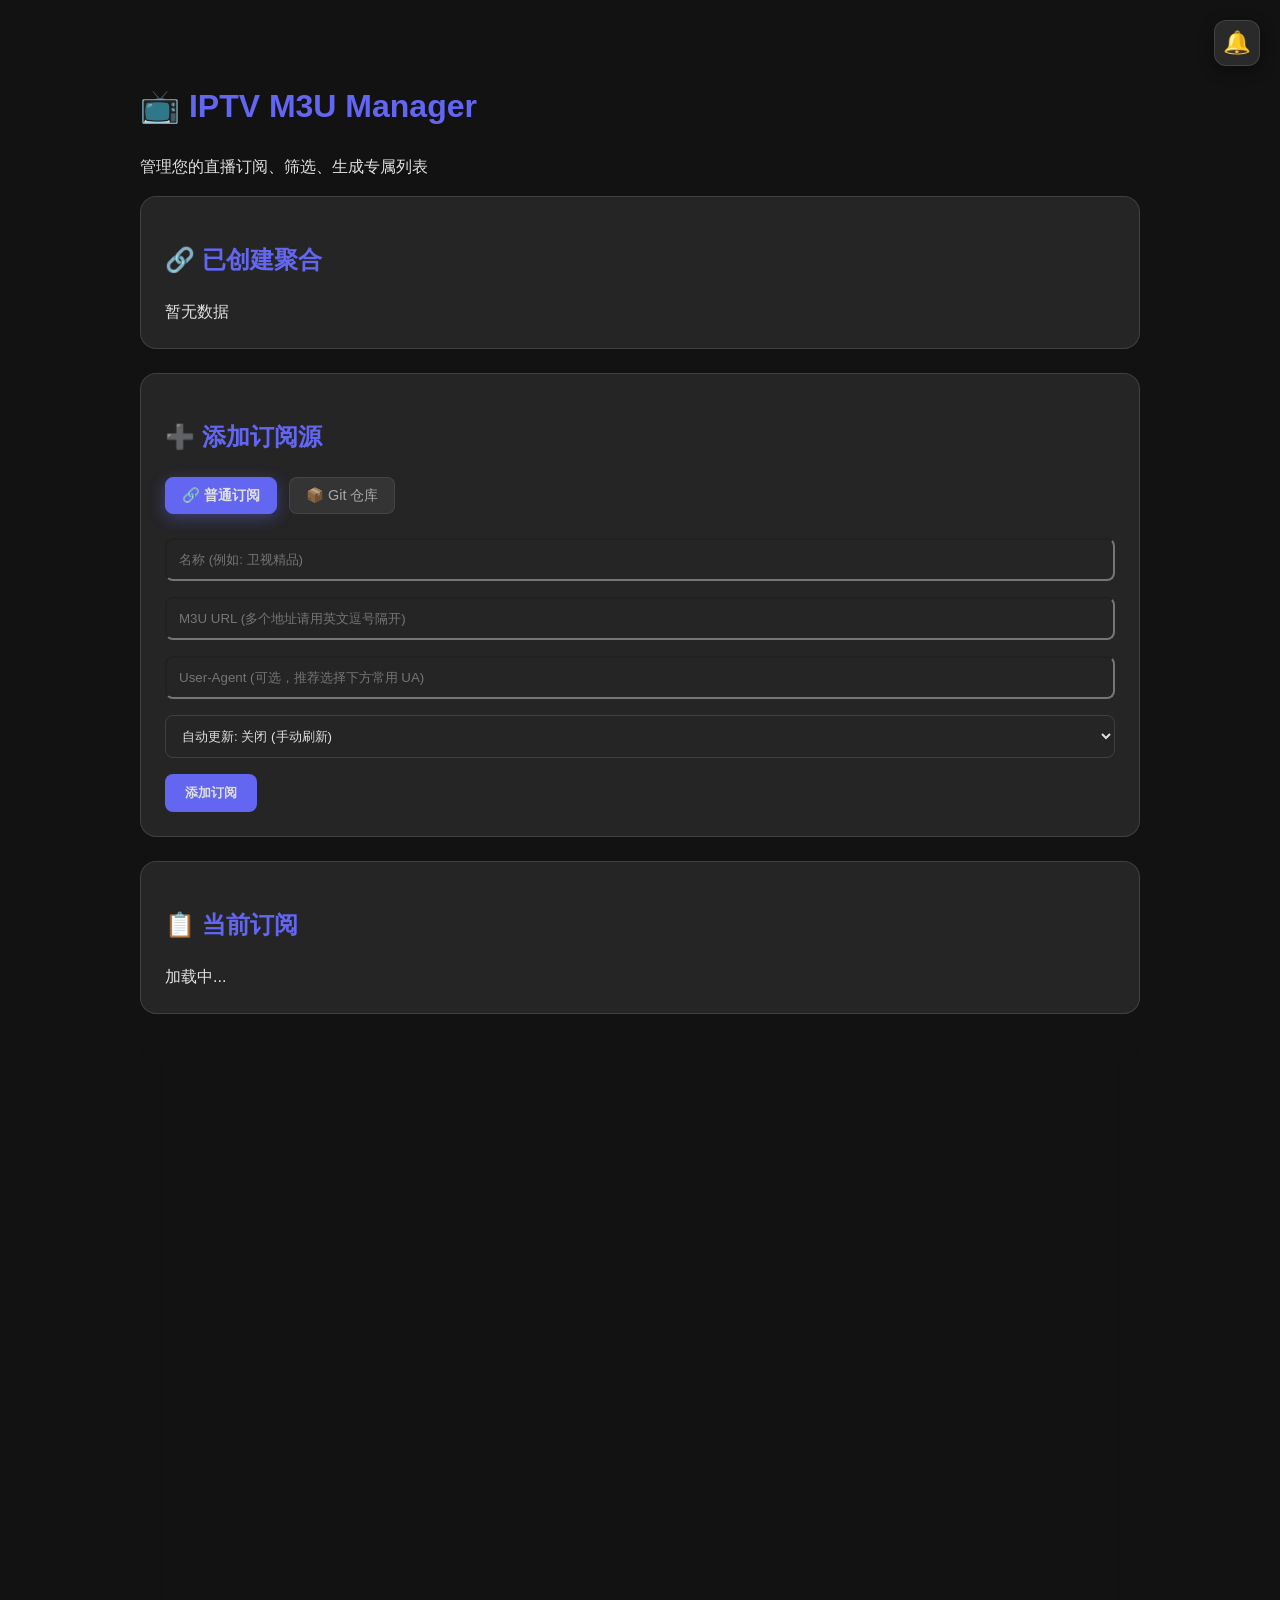
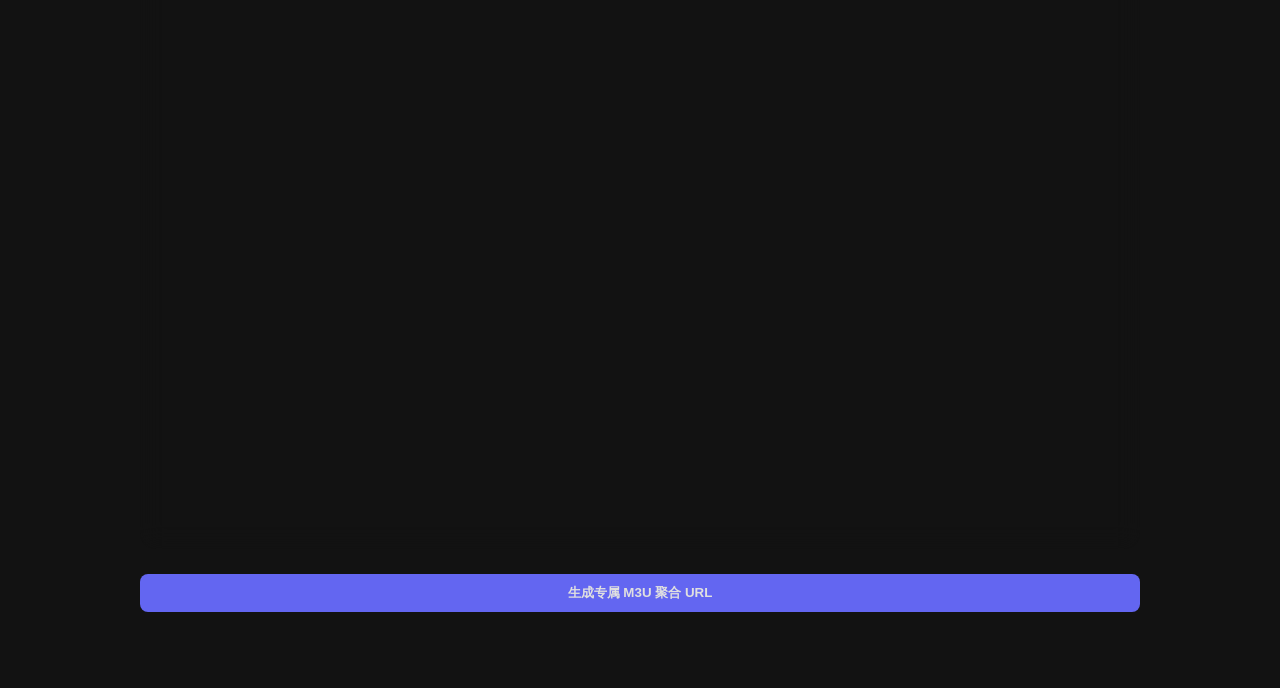
==== commit 440f484b: "ui: 聚合卡片区分名称关键字与来源分组标签样式" ====
--- a/index.html
+++ b/index.html
@@ -2943,6 +2943,7 @@
             renderGroupTags();
             clearTimeout(window.previewDebounceTimer);
             window.previewDebounceTimer = setTimeout(updateRealtimePreview, 300);
+            refreshGlobalStats();
         }
 
 
@@ -4313,6 +4314,27 @@
                 if (!output.has(id)) excluded.push(id);
             });
             return excluded;
+        }
+
+
+        function syncExcludedNameFromSaved(excludedIdsArray) {
+            excludedChannelIds = new Set();
+            if (!lastPreviewData || !keywords.length) return;
+            const excluded = new Set((excludedIdsArray || []).map(id => Number(id)));
+            keywords.forEach(k => {
+                const key = ruleDisplayKey({ ...k, match_by: 'name' });
+                (lastPreviewData[key] || []).forEach(c => {
+                    if (c.id != null && excluded.has(Number(c.id))) {
+                        excludedChannelIds.add(c.id);
+                    }
+                });
+            });
+        }
+
+        function applySavedAggregateSelectionFromPreview(excludedIdsArray) {
+            syncExcludedNameFromSaved(excludedIdsArray);
+            syncIncludedGroupFromSaved(excludedIdsArray);
+            refreshGlobalStats();
         }
 
         function syncIncludedGroupFromSaved(excludedIdsArray) {
@@ -4814,8 +4836,11 @@
                 // 全局统计计算
                 refreshGlobalStats();
 
-                if (document.getElementById('edit_output_id').value && groupKeywords.length) {
-                    // 编辑态首次预览后保持已保存的选用关系
+                if (window._pendingSyncGroupIncludedFrom) {
+                    applySavedAggregateSelectionFromPreview(window._pendingSyncGroupIncludedFrom);
+                    window._pendingSyncGroupIncludedFrom = null;
+                } else if (document.getElementById('edit_output_id').value) {
+                    applySavedAggregateSelectionFromPreview([]);
                 }
                 renderSelectedPreview();
 
@@ -5068,6 +5093,7 @@
             renderTags();
             renderGroupTags(false);
             activeKeyword = null; // 修改时不自动选中标签
+            activeGroupKeyword = null;
 
             // 还原选中的订阅
             const subIds = JSON.parse(out.subscription_ids || "[]");
@@ -5076,17 +5102,14 @@
             });
 
             // 还原排除列表
-            excludedChannelIds = new Set();
             let savedExcludedArr = [];
             try {
                 savedExcludedArr = JSON.parse(out.excluded_channel_ids || "[]");
-                excludedChannelIds = new Set();
-                includedGroupChannelIds = new Set();
             } catch (e) {
                 savedExcludedArr = [];
-                excludedChannelIds = new Set();
-                includedGroupChannelIds = new Set();
-            }
+            }
+            excludedChannelIds = new Set();
+            includedGroupChannelIds = new Set();
             window._pendingSyncGroupIncludedFrom = savedExcludedArr;
 
             // 换 UI
@@ -5225,6 +5248,23 @@
             }
         }
 
+
+        function buildOutputFilterTagChip(k) {
+            const item = typeof k === 'string'
+                ? { value: k, match_by: 'name', group: '' }
+                : { value: k.value, group: k.group || '', match_by: k.match_by || 'name' };
+            const val = String(item.value || '').replace(/</g, '&lt;').replace(/"/g, '&quot;');
+            const target = String(item.group || '').trim().replace(/</g, '&lt;').replace(/"/g, '&quot;');
+            const isGroup = (item.match_by || 'name').toLowerCase() === 'source_group';
+            const kind = isGroup ? '分组' : '名称';
+            const kindTitle = isGroup ? '来源分组筛选' : '名称关键字筛选';
+            const cls = isGroup ? 'output-filter-tag output-filter-tag--group' : 'output-filter-tag output-filter-tag--name';
+            const body = target
+                ? `<span class="output-filter-tag__value">${val}</span><span class="output-filter-tag__sep">→</span><span class="output-filter-tag__target">${target}</span>`
+                : `<span class="output-filter-tag__value">${val}</span>`;
+            return `<span class="${cls}" title="${kindTitle}：${val}"><span class="output-filter-tag__kind" aria-hidden="true">${kind}</span>${body}</span>`;
+        }
+
         async function fetchOutputs(isSilence = false) {
             try {
                 const res = await fetch('/outputs/');
@@ -5267,13 +5307,10 @@
                     let keywordsArr = [];
                     try { keywordsArr = JSON.parse(o.keywords || "[]"); } catch (e) { }
 
-                    const tagsHtml = keywordsArr.map(k => {
-                        const val = typeof k === 'string' ? k : k.value;
-                        return `<span style="background: rgba(99,102,241,0.15); color: #a5b4fc; padding: 1px 6px; border-radius: 4px; font-size: 0.75em; border: 1px solid rgba(99,102,241,0.2);">${val}</span>`;
-                    }).join(' ');
+                    const tagsHtml = keywordsArr.map(k => buildOutputFilterTagChip(k)).join('');
 
                     return `
-                    <div class="output-item-card ${o.is_enabled === false ? 'disabled-card' : ''}">
+                    <div class="output-item-card ${o.is_enabled === false ? 'disabled-card' : ''}" data-id="${o.id}">
                         <div class="card-info">
                             <div style="display: flex; align-items: center; justify-content: space-between; gap: 8px;">
                                 <div style="display: flex; align-items: center; gap: 8px;">
--- a/static/index.css
+++ b/static/index.css
@@ -2684,3 +2684,37 @@
     z-index: 10061;
 }
 
+
+.ai-visual-popover-backdrop--passive {
+    pointer-events: none;
+}
+
+.ai-visual-popover--hover {
+    pointer-events: auto;
+}
+
+.preview-group-section--inactive-pool {
+    margin-top: 8px;
+    padding-top: 12px;
+    border-top: 1px dashed var(--glass-border);
+}
+.preview-group-section__title--inactive-pool {
+    border-left-color: #64748b;
+    opacity: 0.92;
+}
+.preview-group-section__pool-hint {
+    font-size: 0.75em;
+    color: #94a3b8;
+    font-weight: normal;
+    margin-left: 6px;
+}
+.output-filter-tag{display:inline-flex;align-items:center;gap:5px;padding:2px 8px 2px 4px;border-radius:6px;font-size:.72em;line-height:1.35;border:1px solid transparent}
+.output-filter-tag__kind{flex-shrink:0;font-size:.85em;font-weight:600;padding:1px 5px;border-radius:4px}
+.output-filter-tag--name{background:rgba(99,102,241,.12);color:#c7d2fe;border-color:rgba(99,102,241,.28)}
+.output-filter-tag--name .output-filter-tag__kind{background:rgba(99,102,241,.22);color:#e0e7ff}
+.output-filter-tag--group{background:rgba(20,184,166,.1);color:#99f6e4;border-color:rgba(45,212,191,.28)}
+.output-filter-tag--group .output-filter-tag__kind{background:rgba(20,184,166,.2);color:#ccfbf1}
+.output-filter-tag__sep{opacity:.45;font-size:.9em}
+.output-filter-tag__target{opacity:.82;font-weight:400}
+.output-filter-tag__value{font-weight:500}
+
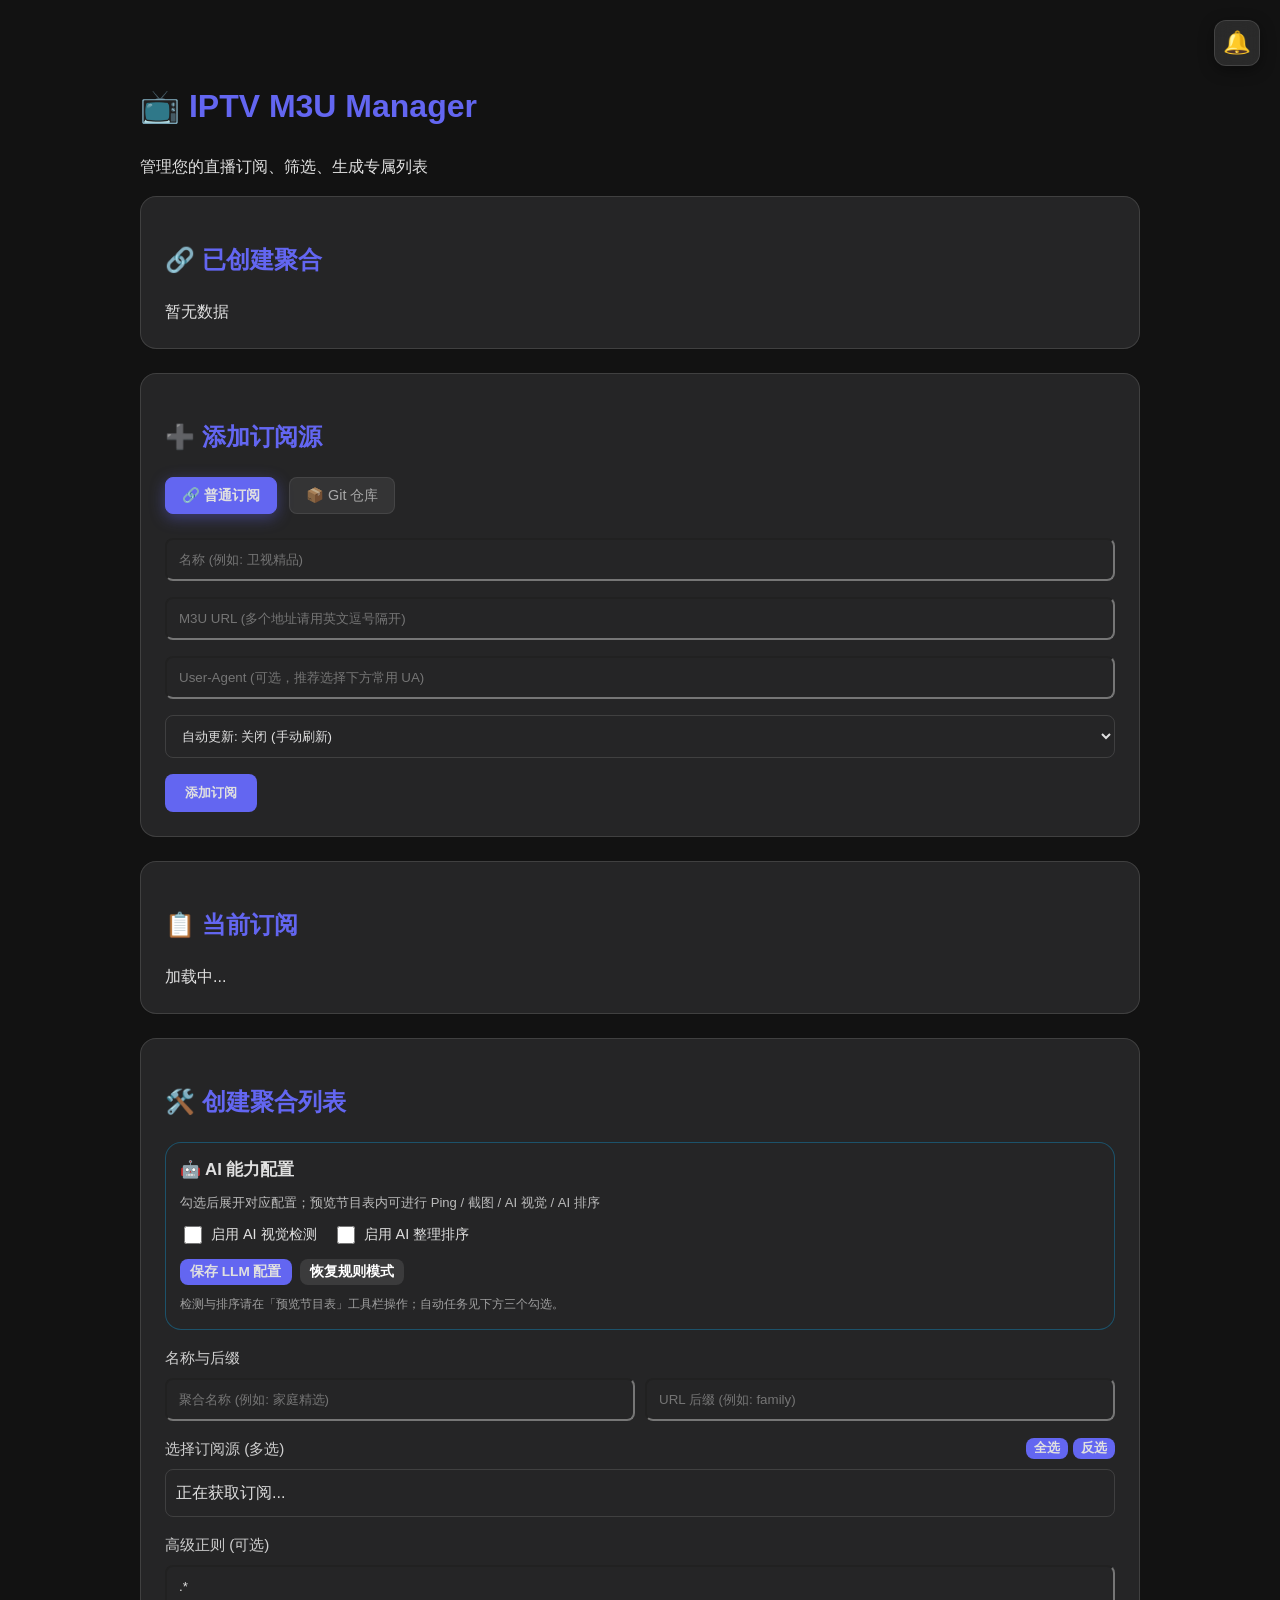
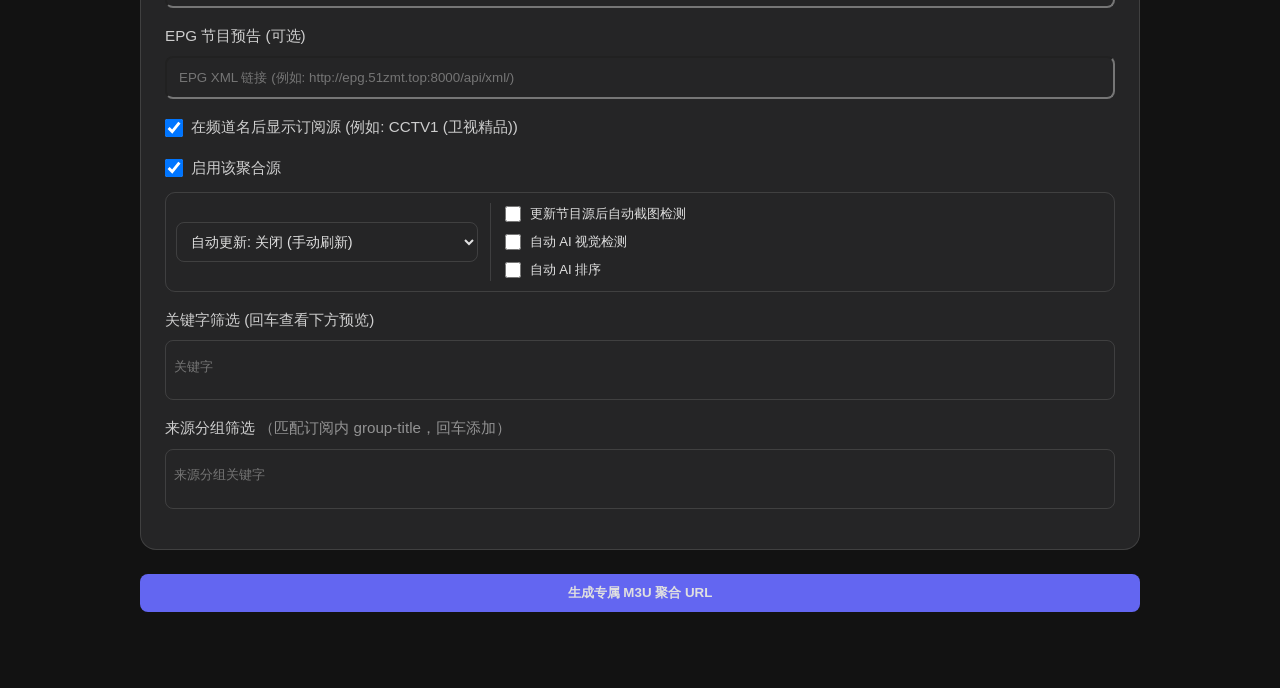
==== commit e62deea5: "fix: 聚合表编辑时自动检测开关回读" ====
--- a/index.html
+++ b/index.html
@@ -5060,6 +5060,7 @@
             document.getElementById('out_is_enabled').checked = out.is_enabled !== false;
             document.getElementById('out_auto_update').value = out.auto_update_minutes || 0;
             document.getElementById('out_auto_screenshot').checked = out.auto_visual_check || false;
+            document.getElementById('out_auto_disable_on_check').checked = out.auto_disable_on_check !== false;
             document.getElementById('out_auto_ai_vision').checked = out.auto_ai_vision_check || false;
             document.getElementById('out_auto_ai_organize').checked = out.auto_ai_organize || false;
             document.getElementById('out_enable_ai_vision').checked = !!out.enable_ai_vision;
--- a/static/index.css
+++ b/static/index.css
@@ -253,6 +253,135 @@
     gap: 10px;
 }
 
+.task-panel-access {
+    padding: 12px 16px;
+    border-top: 1px solid var(--glass-border);
+    display: flex;
+    flex-direction: column;
+    gap: 8px;
+    background: rgba(0, 0, 0, 0.12);
+}
+
+.task-panel-access__head {
+    display: flex;
+    align-items: center;
+    justify-content: space-between;
+    font-size: 0.88em;
+    font-weight: 600;
+}
+
+.task-panel-access__badge {
+    font-size: 0.75em;
+    padding: 2px 8px;
+    border-radius: 999px;
+    background: rgba(255, 255, 255, 0.08);
+    color: var(--text-muted);
+}
+
+.task-panel-access__badge.is-on {
+    background: rgba(16, 185, 129, 0.2);
+    color: #6ee7b7;
+}
+
+.task-panel-access__row {
+    display: flex;
+    align-items: center;
+    gap: 8px;
+    font-size: 0.85em;
+    cursor: pointer;
+}
+
+.task-panel-access__input {
+    width: 100%;
+    padding: 8px 10px;
+    font-size: 0.85em;
+    border-radius: 8px;
+    border: 1px solid var(--glass-border);
+    background: var(--input-bg);
+    color: var(--text);
+    box-sizing: border-box;
+}
+
+.task-panel-access__actions {
+    display: flex;
+    gap: 8px;
+}
+
+.task-panel-access__note {
+    margin: 0;
+    font-size: 0.72em;
+    opacity: 0.65;
+    line-height: 1.4;
+}
+
+.auth-gate {
+    position: fixed;
+    inset: 0;
+    z-index: 5000;
+    display: flex;
+    align-items: center;
+    justify-content: center;
+    padding: 20px;
+    background: rgba(0, 0, 0, 0.72);
+    backdrop-filter: blur(8px);
+}
+
+.auth-gate[hidden] {
+    display: none !important;
+}
+
+.auth-gate__card {
+    width: 100%;
+    max-width: 380px;
+    margin: 0;
+    text-align: center;
+}
+
+.auth-gate__card h2 {
+    margin: 0 0 8px;
+    font-size: 1.25em;
+}
+
+.auth-gate__hint {
+    margin: 0 0 16px;
+    font-size: 0.88em;
+    opacity: 0.75;
+}
+
+.auth-gate__input {
+    width: 100%;
+    margin-bottom: 12px;
+    padding: 12px;
+    border-radius: 8px;
+    border: 1px solid var(--glass-border);
+    background: var(--input-bg);
+    color: var(--text);
+    box-sizing: border-box;
+}
+
+.auth-gate__submit {
+    width: 100%;
+}
+
+.auth-gate__error {
+    min-height: 1.2em;
+    margin: 10px 0 0;
+    font-size: 0.85em;
+    color: var(--danger);
+}
+
+body.auth-locked .container {
+    filter: blur(6px);
+    pointer-events: none;
+    user-select: none;
+}
+
+body.auth-locked .navbar-tools,
+body.auth-locked .task-panel,
+body.auth-locked .console-panel {
+    pointer-events: none;
+}
+
 /* New Theme-aware Button Classes */
 .btn-outline {
     background: transparent;
@@ -352,6 +481,43 @@
     background: var(--modal-header);
     z-index: 10;
     flex-shrink: 0;
+}
+
+/* 聚合预览工具栏：主操作一行，批量操作单独一行 */
+.preview-toolbar-actions {
+    display: flex;
+    flex-direction: column;
+    gap: 10px;
+    width: 100%;
+}
+
+.preview-toolbar-main-row {
+    display: flex;
+    flex-wrap: wrap;
+    gap: 10px;
+    align-items: center;
+    width: 100%;
+}
+
+.preview-toolbar-search {
+    display: flex;
+    flex: 1 1 180px;
+    min-width: 150px;
+}
+
+.preview-toolbar-select-group {
+    display: flex;
+    flex-wrap: wrap;
+    gap: 10px;
+    align-items: center;
+}
+
+.preview-batch-action-row {
+    display: flex;
+    flex-wrap: wrap;
+    gap: 10px;
+    align-items: center;
+    width: 100%;
 }
 
 .icon-spin {
@@ -652,6 +818,59 @@
 
 .channel-table-container {
     width: 100%;
+}
+
+/* PC 预览表：操作列按钮等宽垂直排列 */
+.preview-table-actions {
+    display: flex;
+    flex-direction: column;
+    align-items: stretch;
+    gap: 4px;
+    width: 56px;
+}
+
+.preview-table-actions .btn {
+    display: flex;
+    align-items: center;
+    justify-content: center;
+    width: 100%;
+    min-width: 56px;
+    height: 28px;
+    margin: 0;
+    padding: 0 6px;
+    font-size: 0.8em;
+    line-height: 1;
+    border: none;
+    border-radius: 6px;
+    cursor: pointer;
+    font-weight: 600;
+    white-space: nowrap;
+    box-sizing: border-box;
+}
+
+.preview-table-actions .preview-table-actions__btn--disable {
+    background: #ef4444;
+    color: #fff;
+}
+
+.preview-table-actions .preview-table-actions__btn--enable {
+    background: #10b981;
+    color: #fff;
+}
+
+.preview-table-actions .preview-table-actions__btn--exclude {
+    background: #ea580c;
+    color: #fff;
+}
+
+.preview-table-actions .preview-table-actions__btn--restore {
+    background: #059669;
+    color: #fff;
+}
+
+.preview-table-actions .preview-table-actions__btn--copy {
+    background: #6366f1;
+    color: #fff;
 }
 
 input,
@@ -1508,12 +1727,40 @@
     }
 
     /* 核心修复：工具栏按钮排版美化 & 紧凑化 (iOS 增强版) */
-    #channel_modal .glass-card>div:first-child>div:last-child {
+    #channel_modal .glass-card>div:first-child>div:last-child,
+    .preview-toolbar-actions {
+        display: flex !important;
+        flex-direction: column !important;
+        gap: 6px !important;
+        width: 100% !important;
+    }
+
+    .preview-toolbar-main-row {
         display: flex !important;
         flex-wrap: wrap !important;
         gap: 5px !important;
-        /* 统一更小的间距 */
         width: 100% !important;
+    }
+
+    /* 批量操作：启用/禁用/剔除 三个按钮固定同一行 */
+    .preview-batch-action-row {
+        display: flex !important;
+        flex-wrap: nowrap !important;
+        gap: 6px !important;
+        width: 100% !important;
+    }
+
+    .preview-batch-action-row .toolbar-btn,
+    .preview-batch-action-row #batch_enable_btn,
+    .preview-batch-action-row #batch_disable_btn,
+    .preview-batch-action-row #batch_exclude_btn,
+    .preview-batch-action-row #batch_restore_btn {
+        flex: 1 1 0 !important;
+        min-width: 0 !important;
+        max-width: none !important;
+        font-size: 12px !important;
+        padding: 0 4px !important;
+        white-space: nowrap !important;
     }
 
     .toolbar-btn {
@@ -1532,13 +1779,151 @@
         white-space: nowrap;
     }
 
+
+    #batch_exclude_btn.preview-aggregate-batch-btn--exclude,
+    .preview-aggregate-batch-btn--exclude {
+        background: linear-gradient(180deg, #fb923c 0%, #ea580c 100%) !important;
+        border: none !important;
+        color: #fff !important;
+        box-shadow: 0 4px 16px rgba(234, 88, 12, 0.35) !important;
+    }
+
+    #batch_restore_btn.preview-aggregate-batch-btn--restore,
+    .preview-aggregate-batch-btn--restore {
+        background: linear-gradient(180deg, #4ade80 0%, #16a34a 100%) !important;
+        border: none !important;
+        color: #fff !important;
+        box-shadow: 0 4px 16px rgba(22, 163, 74, 0.35) !important;
+    }
+
+    .preview-group-section__head {
+        display: flex;
+        align-items: stretch;
+        gap: 10px;
+        margin-bottom: 8px;
+    }
+
+    .preview-group-section__select {
+        display: inline-flex;
+        align-items: center;
+        justify-content: center;
+        flex: 0 0 auto;
+        width: 42px;
+        min-height: 44px;
+        border-radius: 14px;
+        background: linear-gradient(145deg, rgba(99, 102, 241, 0.18), rgba(14, 165, 233, 0.12));
+        border: 1px solid rgba(129, 140, 248, 0.35);
+        box-shadow: inset 0 1px 0 rgba(255,255,255,0.08), 0 6px 18px rgba(15, 23, 42, 0.18);
+        cursor: pointer;
+        position: relative;
+    }
+
+    .preview-group-section__select-input {
+        position: absolute;
+        opacity: 0;
+        width: 0;
+        height: 0;
+        pointer-events: none;
+    }
+
+    .preview-group-section__select-box {
+        width: 18px;
+        height: 18px;
+        border-radius: 6px;
+        border: 2px solid rgba(191, 219, 254, 0.85);
+        background: rgba(15, 23, 42, 0.35);
+        display: inline-flex;
+        align-items: center;
+        justify-content: center;
+        transition: all 0.2s ease;
+        box-shadow: inset 0 1px 2px rgba(0,0,0,0.25);
+    }
+
+    .preview-group-section__select-box::after {
+        content: '';
+        width: 8px;
+        height: 4px;
+        border-left: 2px solid transparent;
+        border-bottom: 2px solid transparent;
+        transform: rotate(-45deg) translateY(-1px);
+        transition: border-color 0.2s ease;
+    }
+
+    .preview-group-section__select-input:checked + .preview-group-section__select-box {
+        border-color: #34d399;
+        background: linear-gradient(180deg, #34d399 0%, #059669 100%);
+        box-shadow: 0 0 0 3px rgba(16, 185, 129, 0.18);
+    }
+
+    .preview-group-section__select-input:checked + .preview-group-section__select-box::after {
+        border-left-color: #fff;
+        border-bottom-color: #fff;
+    }
+
+    .preview-group-section__select.is-partial:not(.is-checked) .preview-group-section__select-box {
+        border-color: #fbbf24;
+        background: linear-gradient(180deg, #fcd34d 0%, #f59e0b 100%);
+        box-shadow: 0 0 0 3px rgba(245, 158, 11, 0.16);
+    }
+
+    .preview-group-section__select.is-partial:not(.is-checked) .preview-group-section__select-box::after {
+        content: '';
+        width: 10px;
+        height: 2px;
+        border: none;
+        border-radius: 2px;
+        background: #fff;
+        transform: none;
+    }
+
+    .preview-group-section__select.is-checked .preview-group-section__select-box {
+        border-color: #34d399;
+        background: linear-gradient(180deg, #34d399 0%, #059669 100%);
+        box-shadow: 0 0 0 3px rgba(16, 185, 129, 0.18);
+    }
+
+    .preview-group-section__select.is-checked .preview-group-section__select-box::after {
+        border-left-color: #fff;
+        border-bottom-color: #fff;
+    }
+
+    .preview-group-section__head .preview-group-section__title {
+        flex: 1 1 auto;
+        min-width: 0;
+    }
+
+    
+    .preview-group-section__select.is-checked .preview-group-section__select-box,
+    .preview-group-section__select.is-partial .preview-group-section__select-box {
+        animation: previewGroupSelectPop 0.28s ease;
+    }
+
+    @keyframes previewGroupSelectPop {
+        0% { transform: scale(0.88); }
+        55% { transform: scale(1.08); }
+        100% { transform: scale(1); }
+    }
+
+    .preview-group-section__select:active .preview-group-section__select-box {
+        transform: scale(0.94);
+    }
+
+    .preview-group-section--mobile .preview-group-section__head {
+        margin-bottom: 10px;
+    }
+
     /* ========== 移动端工具栏按钮美化 (效果图风格) ========== */
 
     /* 全选/反选按钮的父容器强制100%宽度 */
-    .modal-header-toolbar>div:last-child>div:has(.toolbar-btn[onclick*="toggleSelectAll"]) {
+    .preview-toolbar-select-group {
         width: 100% !important;
         flex-wrap: nowrap !important;
         gap: 6px !important;
+    }
+
+    .preview-toolbar-search {
+        width: 100% !important;
+        flex: 1 1 100% !important;
     }
 
     /* 全选/反选/全选启用/全选禁用 - 白色描边风格 */
@@ -1664,6 +2049,48 @@
         transform: translateY(-2px) !important;
         box-shadow: 0 6px 25px rgba(220, 38, 38, 0.6), 0 10px 40px rgba(220, 38, 38, 0.4) !important;
     }
+    /* 剔除选中 - 橙色渐变，与禁用/启用批量按钮同形态 */
+    #batch_exclude_btn,
+    .preview-aggregate-batch-btn--exclude {
+        flex: 1 1 calc(50% - 4px) !important;
+        max-width: calc(50% - 4px) !important;
+        height: 38px !important;
+        font-size: 13px !important;
+        font-weight: 600 !important;
+        background: linear-gradient(180deg, #fb923c 0%, #ea580c 100%) !important;
+        border: none !important;
+        color: white !important;
+        border-radius: 22px !important;
+        box-shadow: 0 4px 20px rgba(234, 88, 12, 0.45), 0 8px 30px rgba(234, 88, 12, 0.28) !important;
+    }
+
+    #batch_exclude_btn:hover,
+    .preview-aggregate-batch-btn--exclude:hover {
+        transform: translateY(-2px) !important;
+        box-shadow: 0 6px 25px rgba(234, 88, 12, 0.55), 0 10px 40px rgba(234, 88, 12, 0.35) !important;
+    }
+
+    /* 恢复选中 - 绿色渐变，与启用批量按钮同形态 */
+    #batch_restore_btn,
+    .preview-aggregate-batch-btn--restore {
+        flex: 1 1 calc(50% - 4px) !important;
+        max-width: calc(50% - 4px) !important;
+        height: 38px !important;
+        font-size: 13px !important;
+        font-weight: 600 !important;
+        background: linear-gradient(180deg, #4ade80 0%, #16a34a 100%) !important;
+        border: none !important;
+        color: white !important;
+        border-radius: 22px !important;
+        box-shadow: 0 4px 20px rgba(22, 163, 74, 0.5), 0 8px 30px rgba(22, 163, 74, 0.3) !important;
+    }
+
+    #batch_restore_btn:hover,
+    .preview-aggregate-batch-btn--restore:hover {
+        transform: translateY(-2px) !important;
+        box-shadow: 0 6px 25px rgba(22, 163, 74, 0.6), 0 10px 40px rgba(22, 163, 74, 0.4) !important;
+    }
+
 
     /* ========== 浅色主题按钮适配 ========== */
     [data-theme="light"] .toolbar-btn[onclick*="toggleSelectAll"],
@@ -1841,7 +2268,19 @@
         font-size: 13px !important;
         padding: 0 12px !important;
         flex: unset !important;
+        max-width: none !important;
         box-shadow: 0 2px 8px rgba(0, 0, 0, 0.2) !important;
+    }
+
+    .preview-toolbar-main-row,
+    .preview-batch-action-row {
+        flex-wrap: wrap !important;
+        align-items: center !important;
+    }
+
+    .preview-batch-action-row .toolbar-btn {
+        flex: unset !important;
+        max-width: none !important;
     }
 
     #channel_search {
@@ -2296,6 +2735,12 @@
     box-shadow: 0 4px 15px rgba(22, 163, 74, 0.4);
 }
 
+.mobile-channel-card__toggle-btn--exclude {
+    background: linear-gradient(180deg, #fb923c 0%, #ea580c 100%);
+    color: white;
+    box-shadow: 0 4px 15px rgba(234, 88, 12, 0.4);
+}
+
 .mobile-channel-card__toggle-btn:active {
     transform: scale(0.97);
     box-shadow: none;
@@ -2718,3 +3163,4 @@
 .output-filter-tag__target{opacity:.82;font-weight:400}
 .output-filter-tag__value{font-weight:500}
 
+
